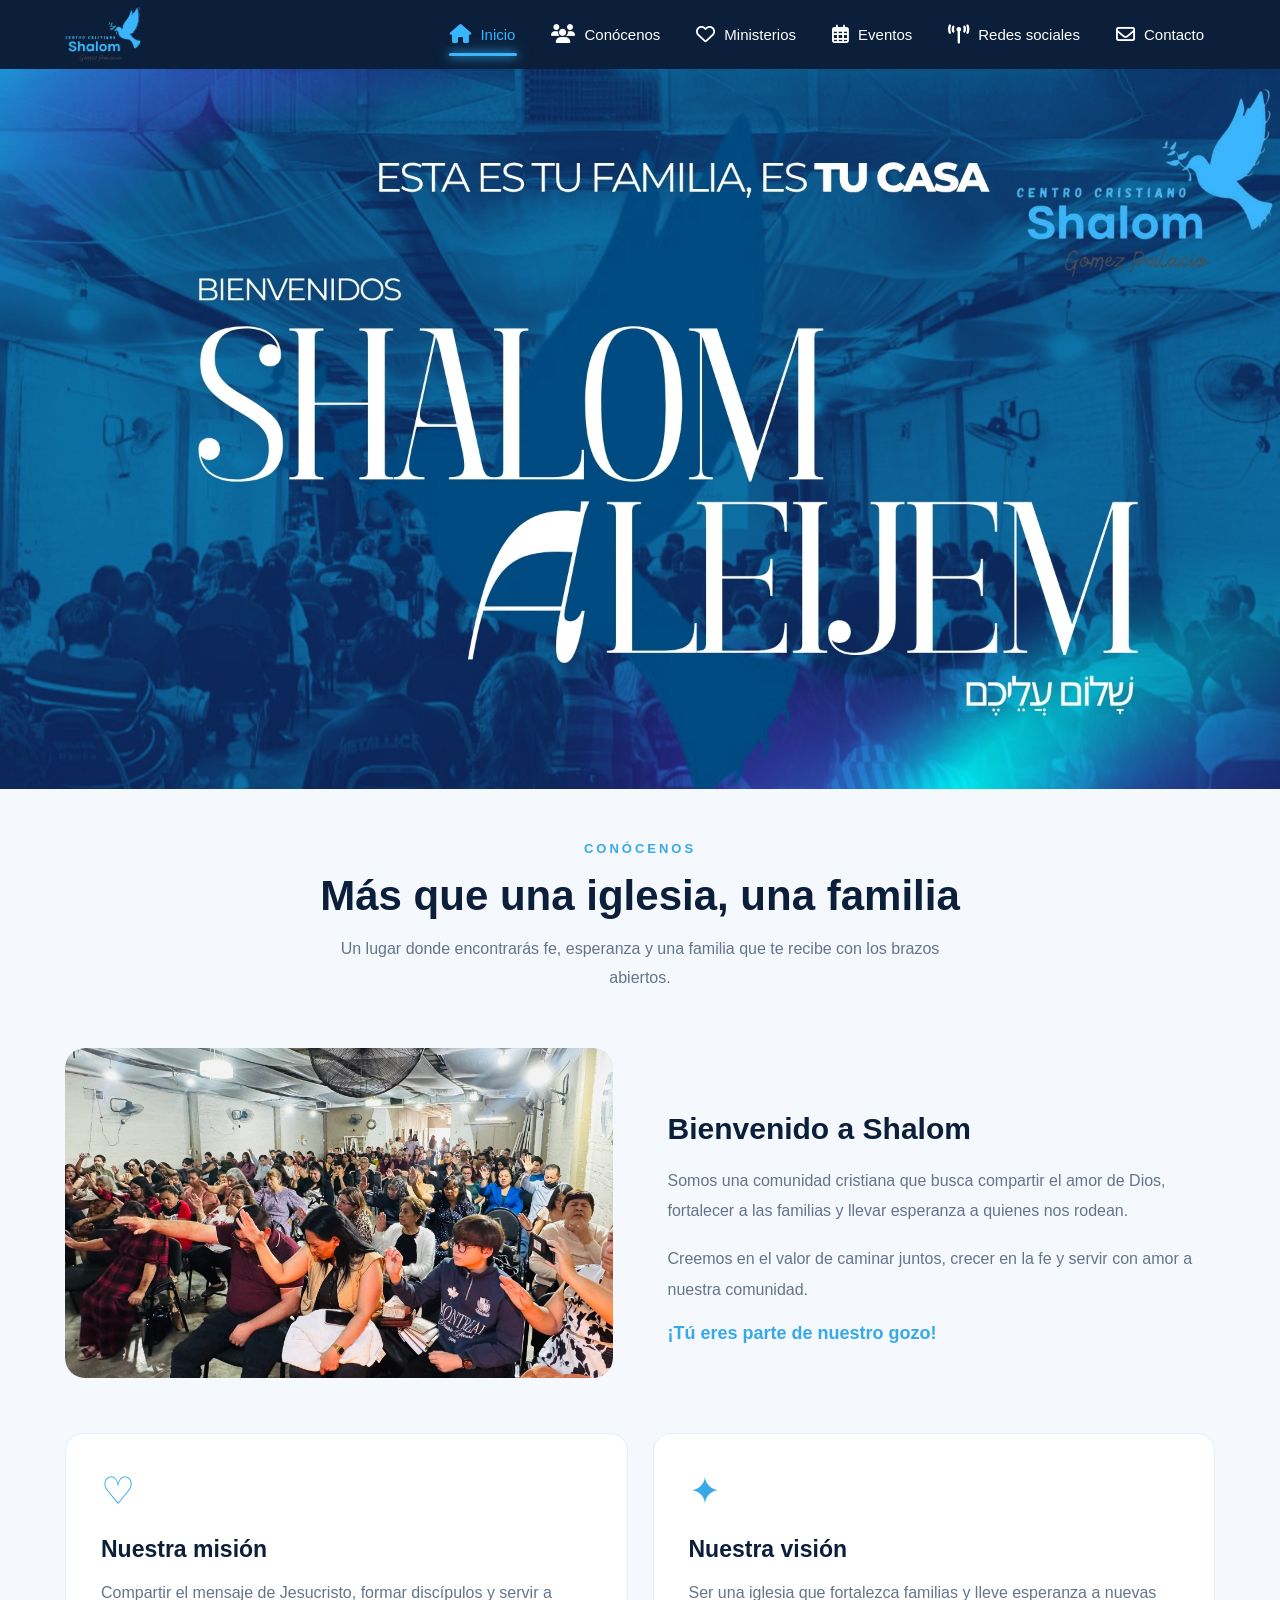
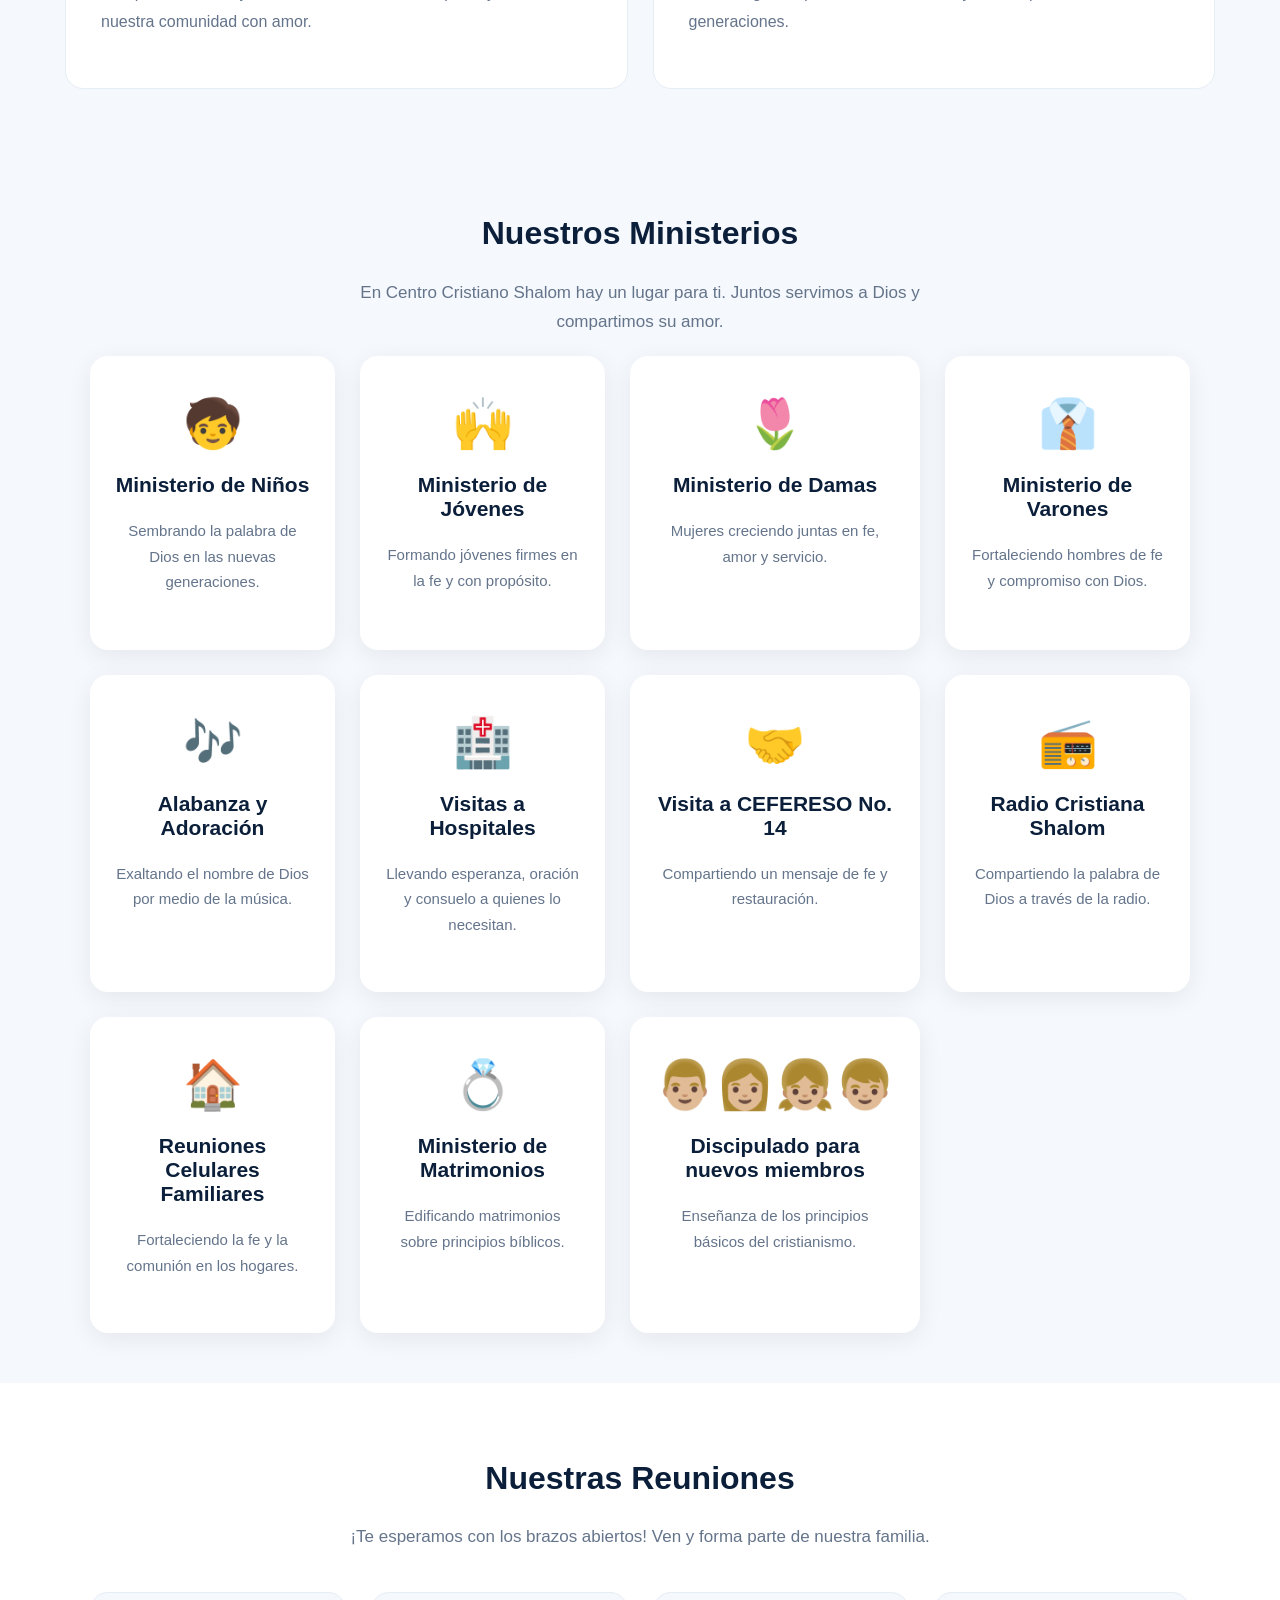
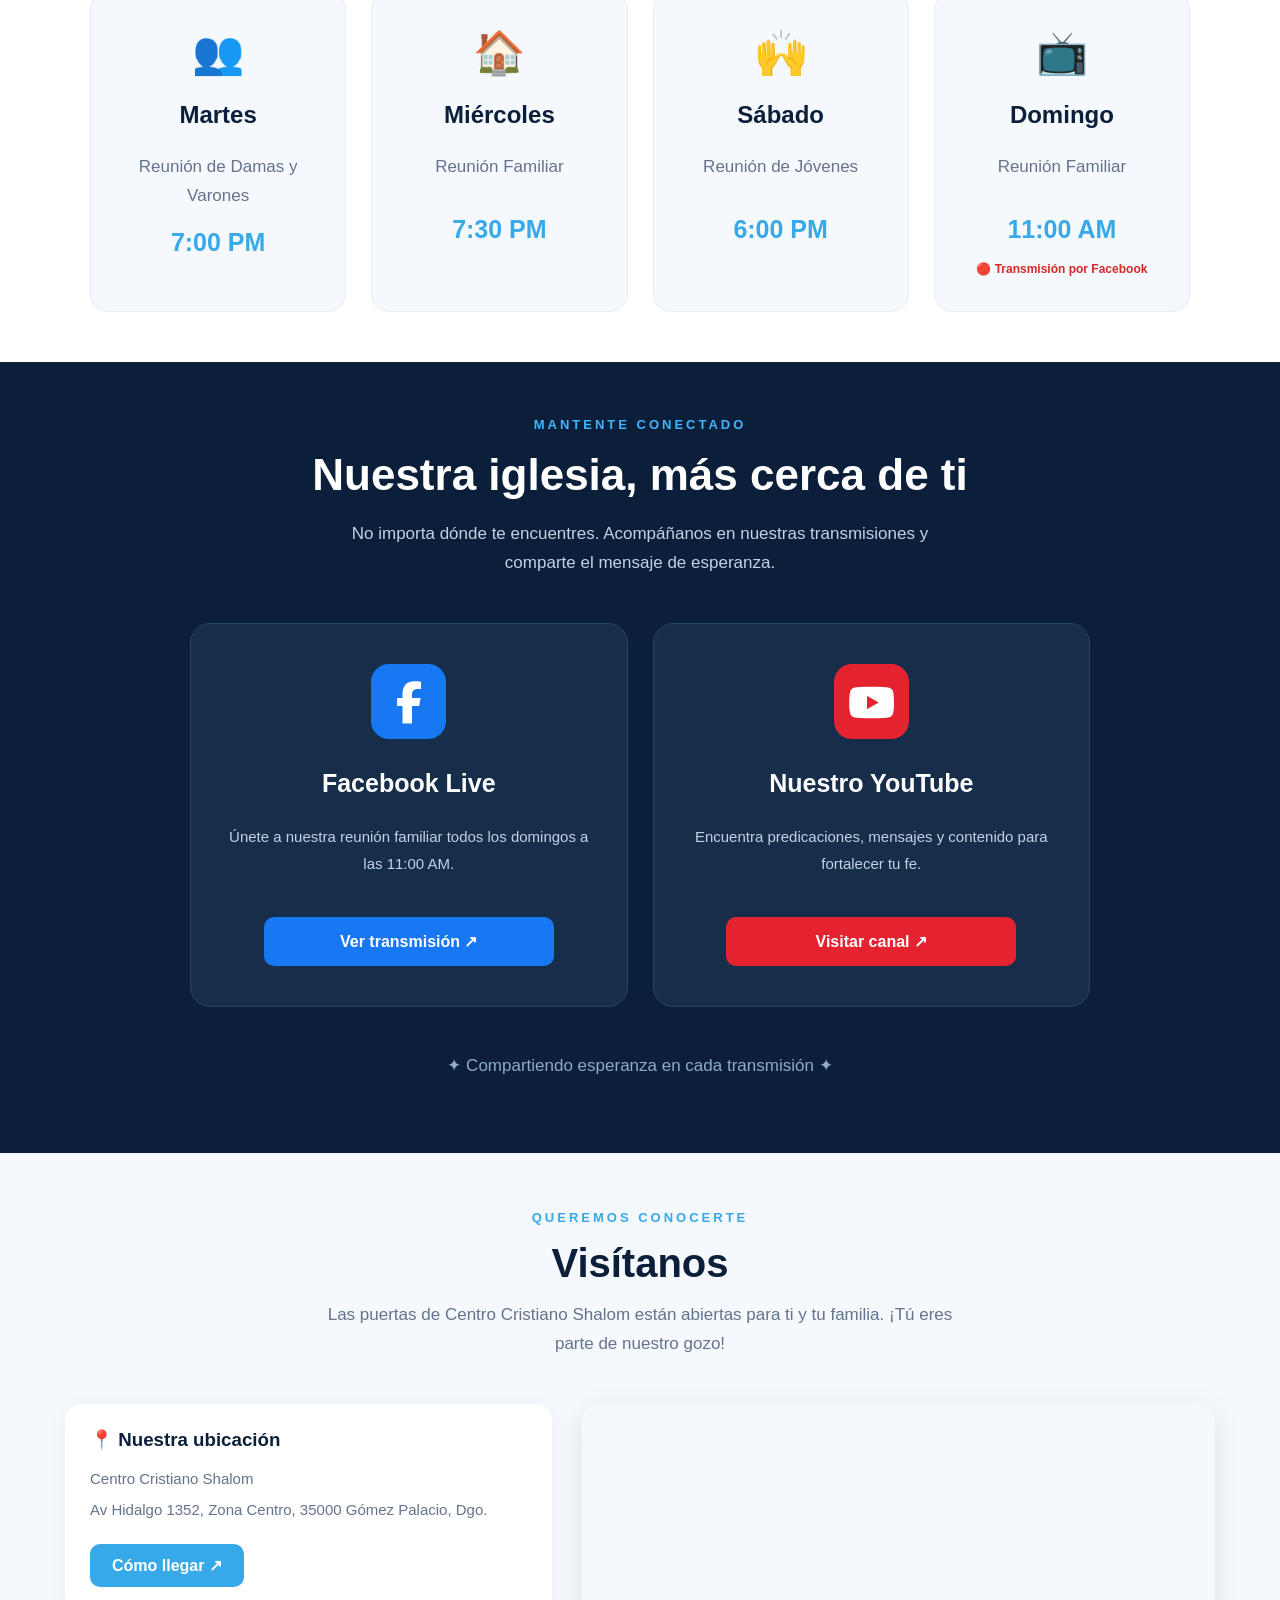
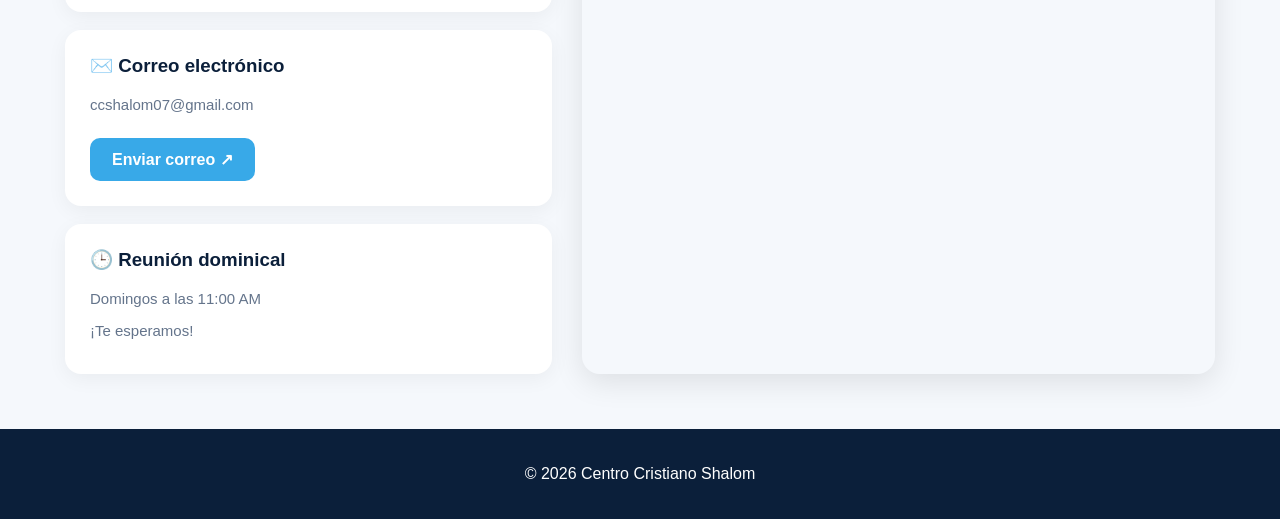
==== index.html @ 924437d0 "Actualización de vista en celulares" ====
<!DOCTYPE html>
<html lang="es">

<head>
    <meta charset="UTF-8">
    <meta name="viewport" content="width=device-width, initial-scale=1.0">
    <title>Centro Cristiano Shalom | Gómez Palacio, Durango</title>

    <link rel="stylesheet" href="style.css">
    <link rel="stylesheet"
href="https://cdnjs.cloudflare.com/ajax/libs/font-awesome/6.7.2/css/all.min.css">

<!-- SEO: INFORMACIÓN PARA BUSCADORES -->

<meta name="description"
      content="Bienvenido a Centro Cristiano Shalom en Gómez Palacio, Durango. Una familia de fe donde compartimos el amor de Dios. ¡Tú eres parte de nuestro gozo!">

<meta name="robots" content="index, follow">

<link rel="canonical"
      href="https://centrocristianoshalom.github.io/centro-cristiano-shalom/">

<!-- INFORMACIÓN PARA REDES SOCIALES -->

<meta property="og:type" content="website">

<meta property="og:locale" content="es_MX">

<meta property="og:site_name"
      content="Centro Cristiano Shalom">

<meta property="og:title"
      content="Centro Cristiano Shalom | Tú eres parte de nuestro gozo">

<meta property="og:description"
      content="Una familia de fe en Gómez Palacio, Durango. Te invitamos a conocer Centro Cristiano Shalom. ¡Tú eres parte de nuestro gozo!">

<meta property="og:url"
      content="https://centrocristianoshalom.github.io/centro-cristiano-shalom/">

<meta property="og:image"
      content="https://centrocristianoshalom.github.io/centro-cristiano-shalom/Images/PortadaShalom.jpg">

<meta property="og:image:alt"
      content="Portada de Centro Cristiano Shalom">

<!-- PRESENTACIÓN EN X Y OTRAS PLATAFORMAS -->

<meta name="twitter:card" content="summary_large_image">

<meta name="twitter:title"
      content="Centro Cristiano Shalom">

<meta name="twitter:description"
      content="Tú eres parte de nuestro gozo. Conoce nuestra iglesia en Gómez Palacio, Durango.">

<meta name="twitter:image"
      content="https://centrocristianoshalom.github.io/centro-cristiano-shalom/Images/PortadaShalom.jpg">

      <link rel="icon" type="image/png" href="Images/favicon.png">
</head>


<body>
<nav class="navbar">
    <div class="nav-container">

        <a href="#inicio" class="nav-brand">
            <img src="Images/LogoIglesia.png"
            alt="Centro Cristiano Shalom"
            class="nav-logo">
        </a>

        <button class="menu-toggle"
                aria-label="Abrir menú"
                aria-expanded="false">
            ☰
        </button>

        
<ul class="nav-links">

    <li>
        <a href="#inicio" class="nav-link active">
            <i class="fas fa-house"></i>
            <span>Inicio</span>
        </a>
    </li>

    <li>
        <a href="#nosotros" class="nav-link">
            <i class="fas fa-users"></i>
            <span>Conócenos</span>
        </a>
    </li>

    <li>
        <a href="#ministerios" class="nav-link">
            <i class="far fa-heart"></i>
            <span>Ministerios</span>
        </a>
    </li>

    <li>
        <a href="#eventos" class="nav-link">
            <i class="far fa-calendar-days"></i>
            <span>Eventos</span>
        </a>
    </li>

    <li>
        <a href="#envivo" class="nav-link">
            <i class="fas fa-tower-broadcast"></i>
            <span>Redes sociales</span>
        </a>
    </li>

    <li>
        <a href="#contacto" class="nav-link">
            <i class="far fa-envelope"></i>
            <span>Contacto</span>
        </a>
    </li>

</ul>


    </div>
</nav>

<!-- PORTADA PRINCIPAL -->

<header class="hero" id="inicio"
        aria-label="Bienvenidos a Centro Cristiano Shalom">
</header>

<!-- SECCIÓN NOSOTROS -->

<section id="nosotros" class="nosotros-seccion">

    <div class="nosotros-contenedor">

        <div class="nosotros-encabezado">
            <span class="nosotros-etiqueta">CONÓCENOS</span>

            <h2>Más que una iglesia, una familia</h2>

            <p>
                Un lugar donde encontrarás fe, esperanza
                y una familia que te recibe con los brazos abiertos.
            </p>
        </div>

        <div class="nosotros-presentacion">

            <div class="nosotros-imagen">
                <img
                    src="Images/FotoIglesia.jpeg"
                    alt="Centro Cristiano Shalom"
                    class="foto-iglesia"
                    loading="lazy"
                    decoding="async"
                >
            </div>

            <div class="nosotros-texto">

                <h3>Bienvenido a Shalom</h3>

                <p>
                    Somos una comunidad cristiana que busca
                    compartir el amor de Dios, fortalecer
                    a las familias y llevar esperanza
                    a quienes nos rodean.
                </p>

                <p>
                    Creemos en el valor de caminar juntos,
                    crecer en la fe y servir con amor
                    a nuestra comunidad.
                </p>

                <strong>
                    ¡Tú eres parte de nuestro gozo!
                </strong>

            </div>

        </div>

        <div class="nosotros-tarjetas">

            <article class="nosotros-card">
                <div class="nosotros-icono">♡</div>

                <h3>Nuestra misión</h3>

                <p>
                    Compartir el mensaje de Jesucristo,
                    formar discípulos y servir a nuestra
                    comunidad con amor.
                </p>
            </article>

            <article class="nosotros-card">
                <div class="nosotros-icono">✦</div>

                <h3>Nuestra visión</h3>

                <p>
                    Ser una iglesia que fortalezca
                    familias y lleve esperanza
                    a nuevas generaciones.
                </p>
            </article>

        </div>

    </div>

</section>
<!-- SECCIÓN MINISTERIOS -->

<section id="ministerios" class="ministerios seccion">

    <h2>Nuestros Ministerios</h2>

    <p class="subtitulo">
        En Centro Cristiano Shalom hay un lugar para ti.
        Juntos servimos a Dios y compartimos su amor.
    </p>

    <div class="ministerios-grid">

        <article class="ministerio-card">
            <div class="ministerio-icono">🧒</div>
            <h3>Ministerio de Niños</h3>
            <p>Sembrando la palabra de Dios en las nuevas generaciones.</p>
        </article>

        <article class="ministerio-card">
            <div class="ministerio-icono">🙌</div>
            <h3>Ministerio de Jóvenes</h3>
            <p>Formando jóvenes firmes en la fe y con propósito.</p>
        </article>

        <article class="ministerio-card">
            <div class="ministerio-icono">🌷</div>
            <h3>Ministerio de Damas</h3>
            <p>Mujeres creciendo juntas en fe, amor y servicio.</p>
        </article>

        <article class="ministerio-card">
            <div class="ministerio-icono">👔</div>
            <h3>Ministerio de Varones</h3>
            <p>Fortaleciendo hombres de fe y compromiso con Dios.</p>
        </article>

        <article class="ministerio-card">
            <div class="ministerio-icono">🎶</div>
            <h3>Alabanza y Adoración</h3>
            <p>Exaltando el nombre de Dios por medio de la música.</p>
        </article>

        <article class="ministerio-card">
            <div class="ministerio-icono">🏥</div>
            <h3>Visitas a Hospitales</h3>
            <p>Llevando esperanza, oración y consuelo a quienes lo necesitan.</p>
        </article>

        <article class="ministerio-card">
            <div class="ministerio-icono">🤝</div>
            <h3>Visita a CEFERESO No. 14</h3>
            <p>Compartiendo un mensaje de fe y restauración.</p>
        </article>

        <article class="ministerio-card">
            <div class="ministerio-icono">📻</div>
            <h3>Radio Cristiana Shalom</h3>
            <p>Compartiendo la palabra de Dios a través de la radio.</p>
        </article>

        <article class="ministerio-card">
            <div class="ministerio-icono">🏠</div>
            <h3>Reuniones Celulares Familiares</h3>
            <p>Fortaleciendo la fe y la comunión en los hogares.</p>
        </article>

        <article class="ministerio-card">
            <div class="ministerio-icono">💍</div>
            <h3>Ministerio de Matrimonios</h3>
            <p>Edificando matrimonios sobre principios bíblicos.</p>
        </article>

        <article class="ministerio-card">
            <div class="ministerio-icono">👨🏼‍👩🏼‍👧🏼‍👦🏼</div>
            <h3>Discipulado para nuevos miembros</h3>
            <p>Enseñanza de los principios básicos del cristianismo.</p>
        </article>

    </div>

</section>

<!-- SECCIÓN EVENTOS -->
<section id="eventos" class="horarios seccion">

    <h2>Nuestras Reuniones</h2>

    <p class="subtitulo">
        ¡Te esperamos con los brazos abiertos!
        Ven y forma parte de nuestra familia.
    </p>

    <div class="horarios-grid">

        <article class="horario-card">
            <div class="horario-icono">👥</div>
            <h3>Martes</h3>
            <p>Reunión de Damas y Varones</p>
            <span class="hora">7:00 PM</span>
        </article>

        <article class="horario-card">
            <div class="horario-icono">🏠</div>
            <h3>Miércoles</h3>
            <p>Reunión Familiar</p>
            <span class="hora">7:30 PM</span>
        </article>

        <article class="horario-card">
            <div class="horario-icono">🙌</div>
            <h3>Sábado</h3>
            <p>Reunión de Jóvenes</p>
            <span class="hora">6:00 PM</span>
        </article>

        <article class="horario-card">
            <div class="horario-icono">📺</div>
            <h3>Domingo</h3>
            <p>Reunión Familiar</p>
            <span class="hora">11:00 AM</span>
            <span class="transmision">🔴 Transmisión por Facebook</span>
        </article>

    </div>

</section>

<!-- SECCIÓN REDES SOCIALES -->
<section id="envivo" class="seccion redes-seccion">

    <div class="redes-contenedor">

        <span class="redes-etiqueta">MANTENTE CONECTADO</span>

        <h2>Nuestra iglesia, más cerca de ti</h2>

        <p class="redes-descripcion">
            No importa dónde te encuentres.
            Acompáñanos en nuestras transmisiones
            y comparte el mensaje de esperanza.
        </p>

        <div class="redes-grid">

            <article class="red-card facebook-card">

                <div class="red-icono"><i class="fa-brands fa-facebook-f"></i></div>

                <h3>Facebook Live</h3>

                <p>
                    Únete a nuestra reunión familiar
                    todos los domingos a las 11:00 AM.
                </p>

                <a href="https://www.facebook.com/share/1LruqEk137/"
                   target="_blank"
                   rel="noopener noreferrer"
                   class="red-btn">
                    Ver transmisión ↗
                </a>

            </article>

            <article class="red-card youtube-card">

                <div class="red-icono"><i class="fa-brands fa-youtube"></i></div>

                <h3>Nuestro YouTube</h3>

                <p>
                    Encuentra predicaciones, mensajes
                    y contenido para fortalecer tu fe.
                </p>

                <a href="https://www.youtube.com/@centrocristianoshalom-x6s"
                   target="_blank"
                   rel="noopener noreferrer"
                   class="red-btn">
                    Visitar canal ↗
                </a>

            </article>

        </div>

        <p class="redes-pie">
            ✦ Compartiendo esperanza en cada transmisión ✦
        </p>

    </div>

</section>

<!-- SECCIÓN CONCACTO -->
<section id="contacto" class="seccion contacto-nueva">

    <div class="contacto-contenedor">

        <span class="contacto-etiqueta">QUEREMOS CONOCERTE</span>

        <h2>Visítanos</h2>

        <p class="contacto-descripcion">
            Las puertas de Centro Cristiano Shalom
            están abiertas para ti y tu familia.
            ¡Tú eres parte de nuestro gozo!
        </p>

        <div class="contacto-grid">

            <div class="contacto-info">

                <div class="contacto-dato">
                    <h3>📍 Nuestra ubicación</h3>
                    <p>Centro Cristiano Shalom</p>
                    <p>Av Hidalgo 1352, Zona Centro, 35000 Gómez Palacio, Dgo.</p>

                    <a href="https://maps.app.goo.gl/AAw4Znn41xMbgEA56"
                       target="_blank"
                       rel="noopener noreferrer"
                       class="contacto-btn">
                        Cómo llegar ↗
                    </a>
                </div>

                <div class="contacto-dato">
                    <h3>✉️ Correo electrónico</h3>

                    <p>ccshalom07@gmail.com</p>

                    <a href="mailto:ccshalom07@gmail.com"
                       class="contacto-btn">
                        Enviar correo ↗
                    </a>
                </div>

                <div class="contacto-dato">
                    <h3>🕒 Reunión dominical</h3>
                    <p>Domingos a las 11:00 AM</p>
                    <p>¡Te esperamos!</p>
                </div>

            </div>

            <div class="contacto-mapa">
                <iframe
                    title="Ubicación de Centro Cristiano Shalom"
                    src="https://maps.google.com/maps?q=25.5766004,-103.5042981&z=16&output=embed"
                    width="100%"
                    height="400"
                    style="border:0;"
                    loading="lazy"
                    referrerpolicy="no-referrer-when-downgrade">
                </iframe>
            </div>

        </div>

    </div>

</section>

<footer>

<p>
© 2026 Centro Cristiano Shalom
</p>

</footer>



<script src="script.js"></script>

</body>

</html>
---- style.css ----
*{
    box-sizing:border-box;
}


body{

    margin:0;
    font-family:Arial, sans-serif;
    color:#333;

}

    
/* ============================
   PORTADA PRINCIPAL
============================ */

.hero {
    width: 100%;
    aspect-ratio: 1649 / 928;
    height: auto;
    min-height: 0;
    padding: 0;
    margin: 0;

    background-image: url("Images/PortadaShalom.jpg");
    background-size: 100% 100%;
    background-position: center;
    background-repeat: no-repeat;
}

.bienvenida{

    padding:60px 20px;

    text-align:center;

}



.bienvenida h2{

    font-size:35px;

}



footer{

    background:#0b1f3a;

    color:white;

    text-align:center;

    padding:20px;

}
/* BARRA DE NAVEGACIÓN */

html {
    scroll-behavior: smooth;
}

.navbar {
    background: #0b1f3a;
    position: sticky;
    top: 0;
    z-index: 1000;
    padding: 7px 5%;
}

.nav-container {
    max-width: 1200px;
    margin: auto;
    display: flex;
    justify-content: space-between;
    align-items: center;
    gap: 20px;
}

.nav-brand {
    color: #42b5ff;
    font-size: 20px;
    font-weight: bold;
    text-decoration: none;
}

.nav-links {
    display: flex;
    list-style: none;
    gap: 25px;
    margin: 0;
    padding: 0;
}

.nav-links a {
    color: white;
    text-decoration: none;
    font-size: 15px;
    transition: color 0.3s;
}

.nav-links a:hover {
    color: #42b5ff;
}

.menu-toggle {
    display: none;
    background: none;
    border: none;
    color: white;
    font-size: 28px;
    cursor: pointer;
}

/* ADAPTACIÓN PARA CELULARES */

@media (max-width: 850px) {

    .menu-toggle {
        display: block;
    }

    .nav-links {
        display: none;
        position: absolute;
        top: 100%;
        left: 0;
        width: 100%;
        background: #0b1f3a;
        flex-direction: column;
        padding: 25px;
        gap: 20px;
    }

    .nav-links.active {
        display: flex;
    }
}
/* SECCIONES GENERALES */

.seccion {
    padding: 50px 20px;
    text-align: center;
    scroll-margin-top: 90px;
}

.seccion h2 {
    font-size: 32px;
    color: #0b1f3a;
}

.seccion p {
    font-size: 17px;
    line-height: 1.7;
}

/* TRANSMISIONES */

#envivo {
    background: #f1f6fb;
}

.contenido-seccion {
    background: white;
    max-width: 700px;
    margin: 30px auto;
    padding: 35px;
    border-radius: 15px;
    box-shadow: 0 5px 20px rgba(0,0,0,0.08);
}

/* CONTACTO */

.contacto {
    background: #ffffff;
}

/* NAVEGACIÓN SUAVE */

html {
    scroll-behavior: smooth;
}
/* MINISTERIOS */

.ministerios {
    background: #f5f8fc;
}

.subtitulo {
    max-width: 650px;
    margin: 0 auto 20px;
    color: #64748b;
}

.ministerios-grid {
    max-width: 1100px;
    margin: 20px auto 0;

    display: grid;
    grid-template-columns: repeat(4, 1fr);
    gap: 25px;
}

.ministerio-card {
    background: white;
    padding: 40px 25px;
    border-radius: 18px;

    box-shadow: 0 6px 25px rgba(0,0,0,0.07);
    transition: transform 0.3s, box-shadow 0.3s;
}

.ministerio-card:hover {
    transform: translateY(-8px);
    box-shadow: 0 12px 30px rgba(0,0,0,0.12);
}

.ministerio-icono {
    font-size: 48px;
    margin-bottom: 20px;
}

.ministerio-card h3 {
    color: #0b1f3a;
    font-size: 21px;
}

.ministerio-card p {
    color: #64748b;
    font-size: 15px;
    line-height: 1.7;
}

/* CELULARES */

@media (max-width: 768px) {
    .ministerios-grid {
        grid-template-columns: 1fr;
        max-width: 420px;
    }
}


/* HORARIOS DE REUNIONES */

.horarios {
    background: #ffffff;
}

.horarios-grid {
    max-width: 1100px;
    margin: 40px auto 0;

    display: grid;
    grid-template-columns: repeat(4, 1fr);
    gap: 25px;
}

.horario-card {
    background: #f5f8fc;
    padding: 35px 20px;
    border-radius: 18px;
    border: 1px solid #e5edf5;
    transition: transform 0.3s, box-shadow 0.3s;
}

.horario-card:hover {
    transform: translateY(-7px);
    box-shadow: 0 10px 25px rgba(0,0,0,0.1);
}

.horario-icono {
    font-size: 42px;
    margin-bottom: 15px;
}

.horario-card h3 {
    color: #0b1f3a;
    font-size: 24px;
}

.horario-card p {
    color: #64748b;
    min-height: 45px;
}

.hora {
    display: block;
    color: #38a9e8;
    font-size: 25px;
    font-weight: bold;
    margin-top: 15px;
}

.transmision {
    display: block;
    color: #d62828;
    font-size: 12px;
    font-weight: bold;
    margin-top: 18px;
}

/* TABLETAS */

@media (max-width: 1000px) {
    .horarios-grid {
        grid-template-columns: repeat(2, 1fr);
    }
}

/* CELULARES */

@media (max-width: 600px) {
    .horarios-grid {
        grid-template-columns: 1fr;
        max-width: 420px;
    }
}



/* SECCIÓN REDES SOCIALES */

.redes-seccion {
    background: #0b1f3a;
    padding: 55px 20px;
    text-align: center;
    color: white;
}

.redes-contenedor {
    max-width: 1100px;
    margin: 0 auto;
}

.redes-etiqueta {
    display: block;
    color: #42b5ff;
    font-size: 13px;
    font-weight: bold;
    letter-spacing: 3px;
    margin-bottom: 18px;
}

.redes-seccion h2 {
    color: white;
    font-size: clamp(30px, 4vw, 44px);
    margin: 0 0 20px;
}

.redes-descripcion {
    max-width: 650px;
    margin: 0 auto 45px;
    color: #c3d2e5;
    line-height: 1.8;
}

/* TARJETAS */

.redes-grid {
    display: grid;
    grid-template-columns: repeat(2, minmax(0, 1fr));
    gap: 25px;
    max-width: 900px;
    margin: 0 auto;
}

.red-card {
    background: #172e4b;
    border: 1px solid #294462;
    border-radius: 20px;
    padding: 40px 30px;
    display: flex;
    flex-direction: column;
    align-items: center;
    transition: transform 0.3s, box-shadow 0.3s;
}

.red-card:hover {
    transform: translateY(-8px);
    box-shadow: 0 15px 35px rgba(0,0,0,0.25);
}

.red-icono {
    width: 75px;
    height: 75px;
    display: flex;
    align-items: center;
    justify-content: center;
    border-radius: 18px;
    font-size: 42px;
    font-weight: bold;
    color: white;
    margin-bottom: 20px;
}

.facebook-card .red-icono {
    background: #1877f2;
}

.youtube-card .red-icono {
    background: #e52230;
}

.red-card h3 {
    color: white;
    font-size: 25px;
    margin: 10px 0;
}

.red-card p {
    color: #c3d2e5;
    font-size: 15px;
    line-height: 1.8;
    flex-grow: 1;
}

/* BOTONES */

.red-btn {
    display: inline-block;
    width: 100%;
    max-width: 290px;
    padding: 15px 20px;
    margin-top: 25px;
    border-radius: 10px;
    color: white;
    font-weight: bold;
    text-decoration: none;
    transition: filter 0.3s, transform 0.3s;
}

.facebook-card .red-btn {
    background: #1877f2;
}

.youtube-card .red-btn {
    background: #e52230;
}

.red-btn:hover {
    filter: brightness(1.15);
    transform: scale(1.03);
}

.redes-pie {
    color: #90abc7;
    font-size: 13px;
    margin-top: 45px;
}

/* CELULARES */

@media (max-width: 768px) {
    .redes-grid {
        grid-template-columns: 1fr;
        max-width: 450px;
    }

    .redes-seccion {
        padding: 40px 20px;
    }

    .red-card {
        padding: 35px 22px;
    }
}

/* CORRECCIÓN DEL FONDO DE TRANSMISIONES */

section#envivo.redes-seccion {
    background-color: #0b1f3a;
    background-image: none;
    color: #ffffff;
}

section#envivo.redes-seccion h2 {
    color: #ffffff;
}

section#envivo.redes-seccion .redes-descripcion {
    color: #c3d2e5;
}


/* UBICACIÓN Y CONTACTO */

.contacto-nueva {
    background: #f5f8fc;
    padding: 55px 20px;
}

.contacto-contenedor {
    max-width: 1150px;
    margin: auto;
}

.contacto-etiqueta {
    color: #38a9e8;
    font-size: 13px;
    font-weight: bold;
    letter-spacing: 3px;
}

.contacto-nueva h2 {
    font-size: 40px;
    color: #0b1f3a;
    margin: 15px 0;
}

.contacto-descripcion {
    max-width: 650px;
    margin: 0 auto 45px;
    color: #64748b;
    line-height: 1.8;
}

.contacto-grid {
    display: grid;
    grid-template-columns: 1fr 1.3fr;
    gap: 30px;
    text-align: left;
    align-items: stretch;
}

.contacto-info {
    display: flex;
    flex-direction: column;
    gap: 18px;
}

.contacto-dato {
    background: white;
    padding: 25px;
    border-radius: 16px;
    box-shadow: 0 5px 20px rgba(0,0,0,0.05);
}

.contacto-dato h3 {
    color: #0b1f3a;
    margin: 0 0 15px;
}

.contacto-dato p {
    color: #64748b;
    margin: 6px 0;
    font-size: 15px;
}

.contacto-btn {
    display: inline-block;
    margin-top: 15px;
    padding: 12px 22px;
    background: #38a9e8;
    color: white;
    border-radius: 10px;
    text-decoration: none;
    font-weight: bold;
    transition: background 0.3s;
}

.contacto-btn:hover {
    background: #0b1f3a;
}

.contacto-mapa {
    border-radius: 18px;
    overflow: hidden;
    box-shadow: 0 8px 30px rgba(0,0,0,0.1);
    min-height: 400px;
}

.contacto-mapa iframe {
    display: block;
    width: 100%;
    height: 100%;
    min-height: 400px;
}

/* CELULARES */

@media (max-width: 768px) {
    .contacto-grid {
        grid-template-columns: 1fr;
    }

    .contacto-nueva h2 {
        font-size: 32px;
    }

    .contacto-mapa {
        min-height: 350px;
    }

    .contacto-mapa iframe {
        min-height: 350px;
    }
}

/* AJUSTES GENERALES PARA CELULARES */

img {
    max-width: 100%;
}

section {
    scroll-margin-top: 75px;
    
}

/* NAVEGACIÓN ENTRE SECCIONES */

html {
    scroll-behavior: smooth;
    scroll-padding-top: 0;
}

#inicio,
#nosotros {
    scroll-margin-top: 0;
}




/* LOGO DE NAVEGACIÓN */

.nav-brand {
    display: flex;
    align-items: center;
    flex-shrink: 0;
    text-decoration: none;
}

.nav-brand img.nav-logo {
    display: block;
    width: 140px;
    max-width: 140px;
    height: 55px;
    max-height: 55px;
    object-fit: contain;
    object-position: left center;
}

/* AJUSTES PARA CELULARES */

@media (max-width: 600px) {
    .nav-brand img.nav-logo {
        width: 105px;
        max-width: 105px;
        height: 40px;
        max-height: 40px;
    }
}



/* ==========================
   SECCIÓN NOSOTROS
========================== */

.nosotros-seccion {
    background: #f5f8fc;
    padding: 50px 20px;
    scroll-margin-top: 90px;
}

.nosotros-contenedor {
    max-width: 1150px;
    margin: 0 auto;
}

/* ENCABEZADO */

.nosotros-encabezado {
    text-align: center;
    margin-bottom: 55px;
}

.nosotros-etiqueta {
    color: #38a9e8;
    font-size: 13px;
    font-weight: bold;
    letter-spacing: 3px;
}

.nosotros-encabezado h2 {
    color: #0b1f3a;
    font-size: clamp(28px, 4vw, 42px);
    margin: 15px 0;
}

.nosotros-encabezado p {
    color: #64748b;
    max-width: 650px;
    margin: 0 auto;
    line-height: 1.8;
}

/* PRESENTACIÓN */

.nosotros-presentacion {
    display: grid;
    grid-template-columns: 1fr 1fr;
    gap: 55px;
    align-items: center;
    margin-bottom: 55px;
}

.nosotros-imagen {
    background: #dfeaf4;
    border-radius: 20px;
    overflow: hidden;
    min-height: 330px;
}


/* FOTOGRAFÍA DE LA IGLESIA */

.foto-iglesia {
    display: block;
    width: 100%;
    height: 330px;
    object-fit: cover;
    object-position: center;
    border-radius: 20px;
}

/* ADAPTACIÓN A CELULARES */

@media (max-width: 768px) {
    .foto-iglesia {
        height: 250px;
    }
}

.nosotros-texto {
    text-align: left;
}

.nosotros-texto h3 {
    color: #0b1f3a;
    font-size: 30px;
    margin-bottom: 20px;
}

.nosotros-texto p {
    color: #64748b;
    line-height: 1.9;
    margin-bottom: 18px;
}

.nosotros-texto strong {
    color: #38a9e8;
    font-size: 18px;
}

/* MISIÓN Y VISIÓN */

.nosotros-tarjetas {
    display: grid;
    grid-template-columns: repeat(2, 1fr);
    gap: 25px;
}

.nosotros-card {
    background: white;
    padding: 35px;
    border-radius: 18px;
    border: 1px solid #e5edf5;
    text-align: left;
    transition: transform 0.3s, box-shadow 0.3s;
}

.nosotros-card:hover {
    transform: translateY(-6px);
    box-shadow: 0 12px 30px rgba(0,0,0,0.08);
}

.nosotros-icono {
    font-size: 38px;
    color: #38a9e8;
    margin-bottom: 15px;
}

.nosotros-card h3 {
    color: #0b1f3a;
    font-size: 23px;
    margin-bottom: 15px;
}

.nosotros-card p {
    color: #64748b;
    line-height: 1.8;
}

/* DISEÑO RESPONSIVO */

@media (max-width: 768px) {

    .nosotros-seccion {
        padding: 35px 20px;
    }

    .nosotros-presentacion {
        grid-template-columns: 1fr;
        gap: 30px;
    }

    .nosotros-tarjetas {
        grid-template-columns: 1fr;
    }

    .nosotros-imagen,
    .imagen-pendiente {
        min-height: 250px;
    }

    .nosotros-texto h3 {
        font-size: 26px;
    }

    .nosotros-card {
        padding: 28px;
    }
}


/* ================================
   MENÚ MODERNO SHALOM - OPCIÓN 8
================================ */

/* Menú de escritorio */

@media (min-width: 769px) {

    .nav-links {
        display: flex;
        align-items: center;
        gap: 12px;
        list-style: none;
    }

    .nav-links li {
        list-style: none;
    }

    .nav-links .nav-link {
        position: relative;
        display: flex;
        align-items: center;
        justify-content: center;
        gap: 9px;

        padding: 16px 12px;
        color: #ffffff;
        text-decoration: none;
        font-size: 15px;
        font-weight: 500;

        transition: color 0.3s ease;
    }

    /* Iconos */

    .nav-links .nav-link i {
        font-size: 19px;
        transition: transform 0.3s ease;
    }

    /* Línea luminosa */

    .nav-links .nav-link::after {
        content: "";
        position: absolute;
        bottom: 4px;
        left: 12%;
        width: 76%;
        height: 3px;

        background: #38b6ff;
        border-radius: 5px;

        box-shadow:
            0 0 8px #38b6ff,
            0 0 16px rgba(56,182,255,0.6);

        transform: scaleX(0);
        transition: transform 0.3s ease;
    }

    /* Efecto al pasar el mouse */

    .nav-links .nav-link:hover {
        color: #38b6ff;
    }

    .nav-links .nav-link:hover i {
        transform: translateY(-3px);
    }

    .nav-links .nav-link:hover::after,
    .nav-links .nav-link.active::after {
        transform: scaleX(1);
    }

    /* Sección activa */

    .nav-links .nav-link.active {
        color: #38b6ff;
    }

}

/* MENÚ PARA CELULARES */

@media (max-width: 768px) {

    .nav-links .nav-link {
        display: flex;
        align-items: center;
        gap: 12px;
        color: white;
        text-decoration: none;
        padding: 12px 15px;
    }

    .nav-links .nav-link i {
        width: 24px;
        font-size: 18px;
        text-align: center;
    }

    .nav-links .nav-link.active {
        color: #38b6ff;
    }

}

/* PORTADA EN CELULARES */

@media (max-width: 768px) {

    .hero {
        width: 100%;
        aspect-ratio: 16 / 9;
        min-height: 0;
        padding: 0;
        background-size: contain;
        background-position: center;
    }

}
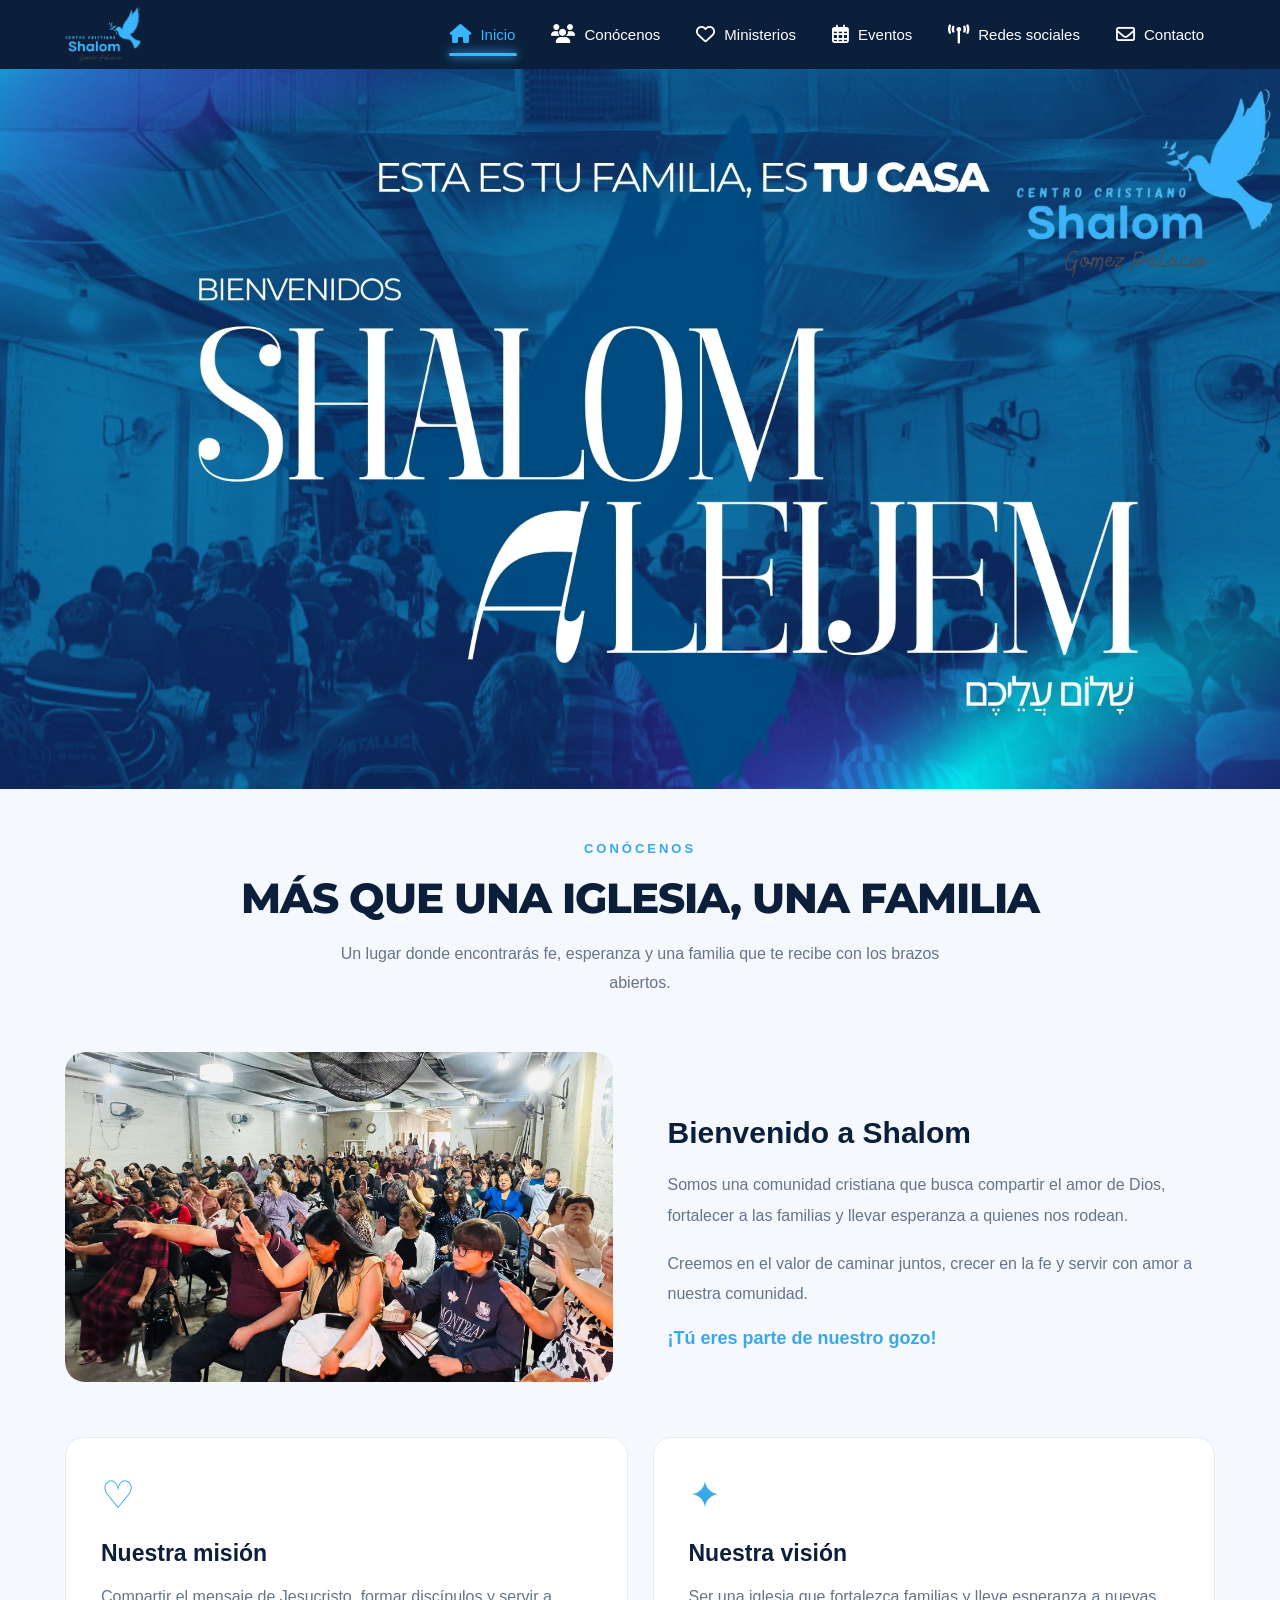
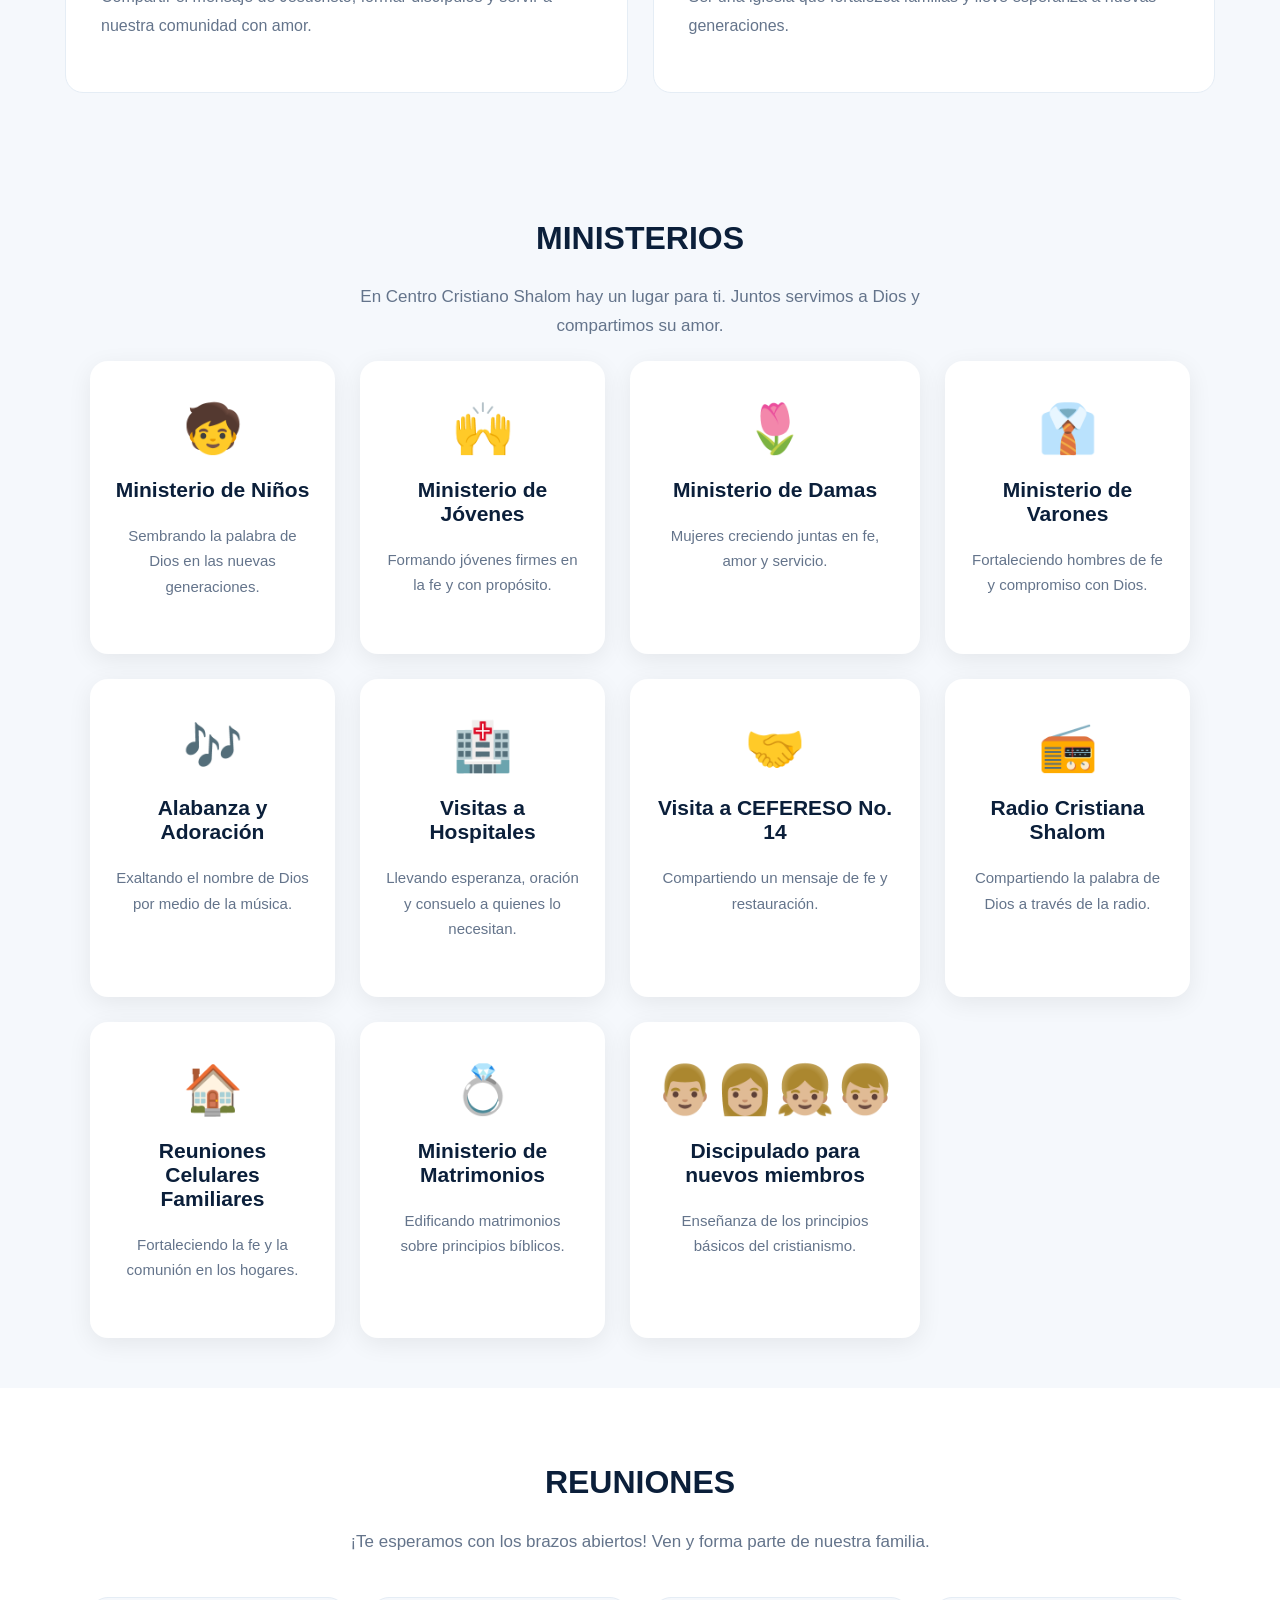
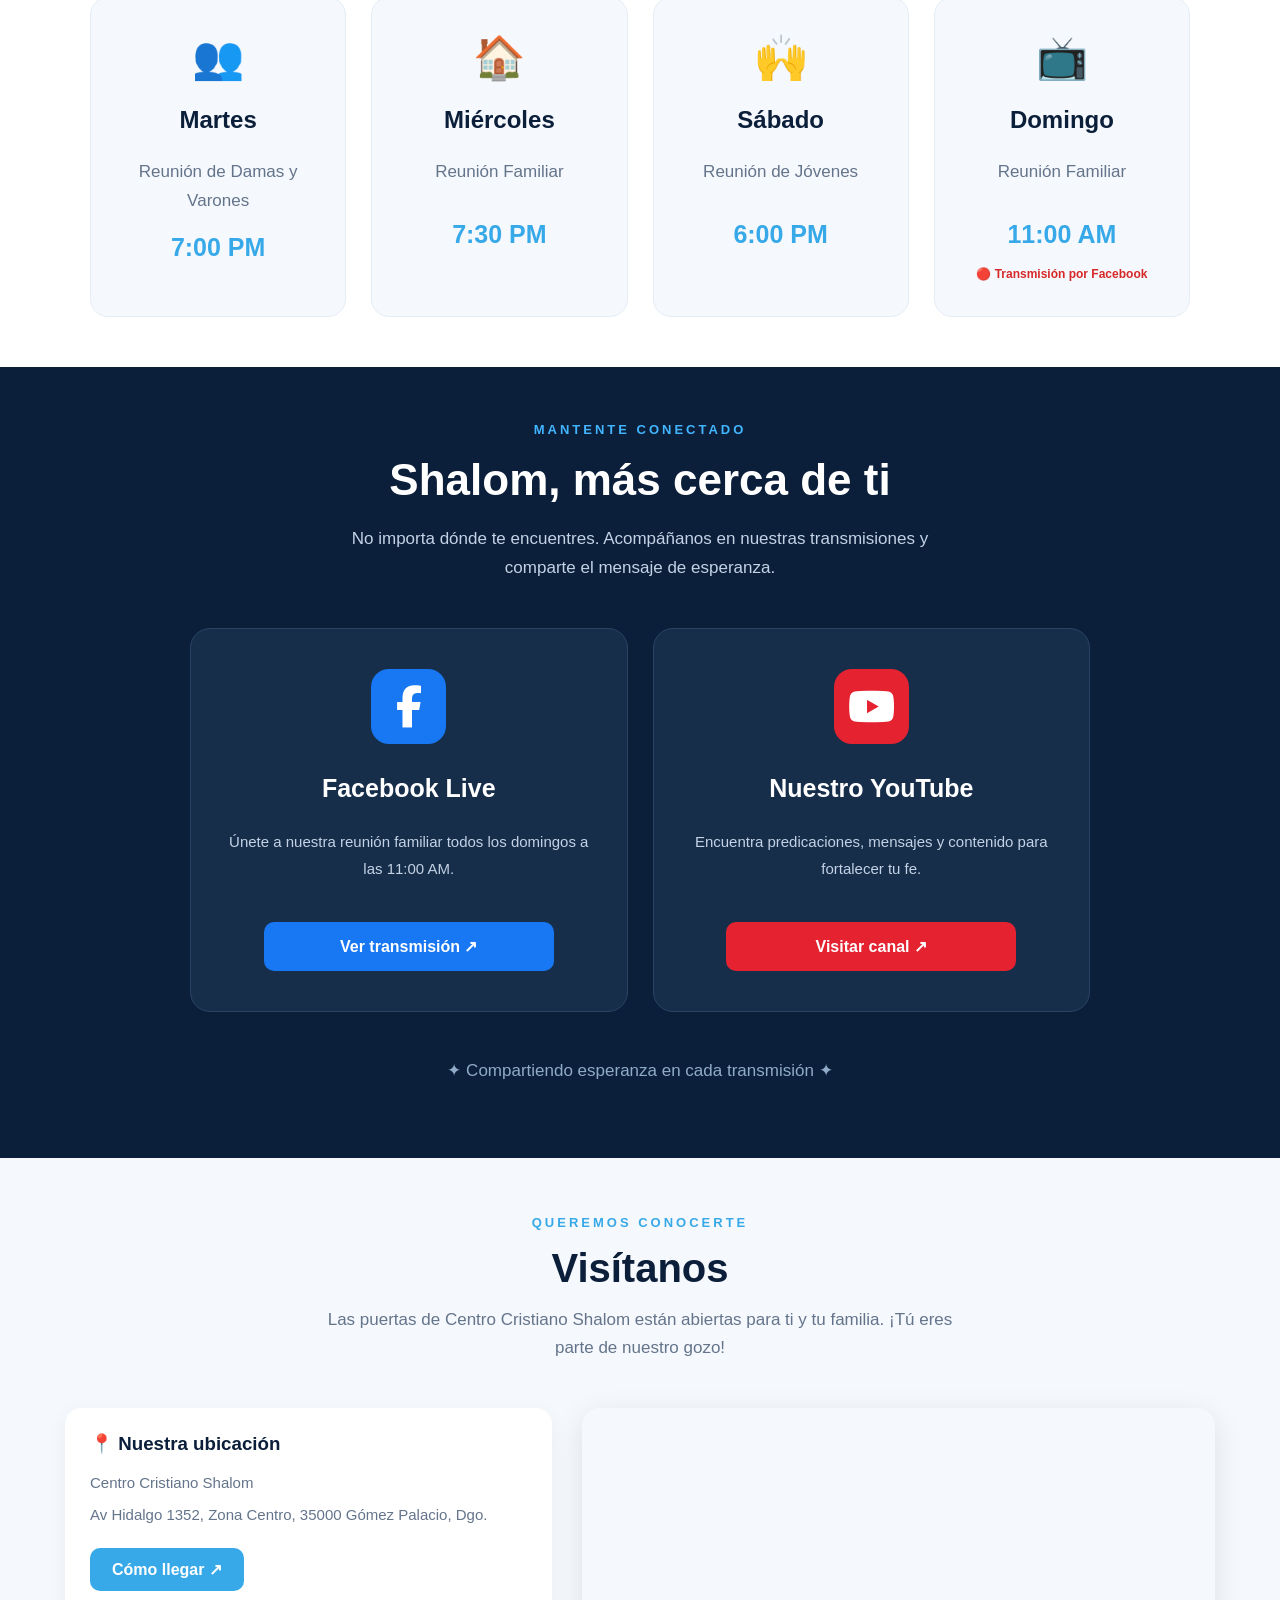
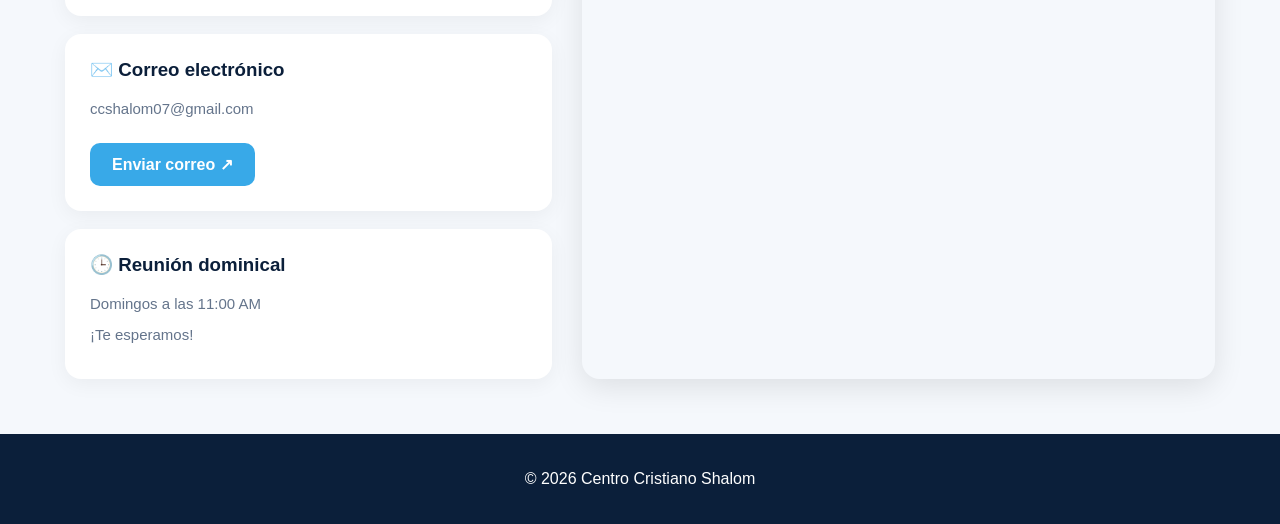
==== commit 8d2deed6: "Cambio de tipografía en frase de bienvenida" ====
--- a/index.html
+++ b/index.html
@@ -5,7 +5,13 @@
     <meta charset="UTF-8">
     <meta name="viewport" content="width=device-width, initial-scale=1.0">
     <title>Centro Cristiano Shalom | Gómez Palacio, Durango</title>
-
+    <!-- TIPOGRAFÍA MONTSERRAT -->
+    <link rel="preconnect" href="https://fonts.googleapis.com">
+    <link rel="preconnect" href="https://fonts.gstatic.com" crossorigin>
+
+    <link href="https://fonts.googleapis.com/css2?family=Montserrat:wght@600;700;800&display=swap" rel="stylesheet">
+    
+    <!--Mandar a llamar el CSS-->
     <link rel="stylesheet" href="style.css">
     <link rel="stylesheet"
 href="https://cdnjs.cloudflare.com/ajax/libs/font-awesome/6.7.2/css/all.min.css">
@@ -223,7 +229,7 @@
 
 <section id="ministerios" class="ministerios seccion">
 
-    <h2>Nuestros Ministerios</h2>
+    <h2>MINISTERIOS</h2>
 
     <p class="subtitulo">
         En Centro Cristiano Shalom hay un lugar para ti.
@@ -302,10 +308,10 @@
 
 </section>
 
-<!-- SECCIÓN EVENTOS -->
+<!-- SECCIÓN REUNIONES -->
 <section id="eventos" class="horarios seccion">
 
-    <h2>Nuestras Reuniones</h2>
+    <h2>REUNIONES</h2>
 
     <p class="subtitulo">
         ¡Te esperamos con los brazos abiertos!
@@ -354,7 +360,7 @@
 
         <span class="redes-etiqueta">MANTENTE CONECTADO</span>
 
-        <h2>Nuestra iglesia, más cerca de ti</h2>
+        <h2>Shalom, más cerca de ti</h2>
 
         <p class="redes-descripcion">
             No importa dónde te encuentres.
--- a/style.css
+++ b/style.css
@@ -690,9 +690,14 @@
 }
 
 .nosotros-encabezado h2 {
+    font-family: 'Montserrat', sans-serif;
+    font-size: clamp(28px, 4vw, 42px);
+    font-weight: 800;
     color: #0b1f3a;
-    font-size: clamp(28px, 4vw, 42px);
     margin: 15px 0;
+    letter-spacing: -1px;
+    line-height: 1.25;
+    text-transform: uppercase;
 }
 
 .nosotros-encabezado p {
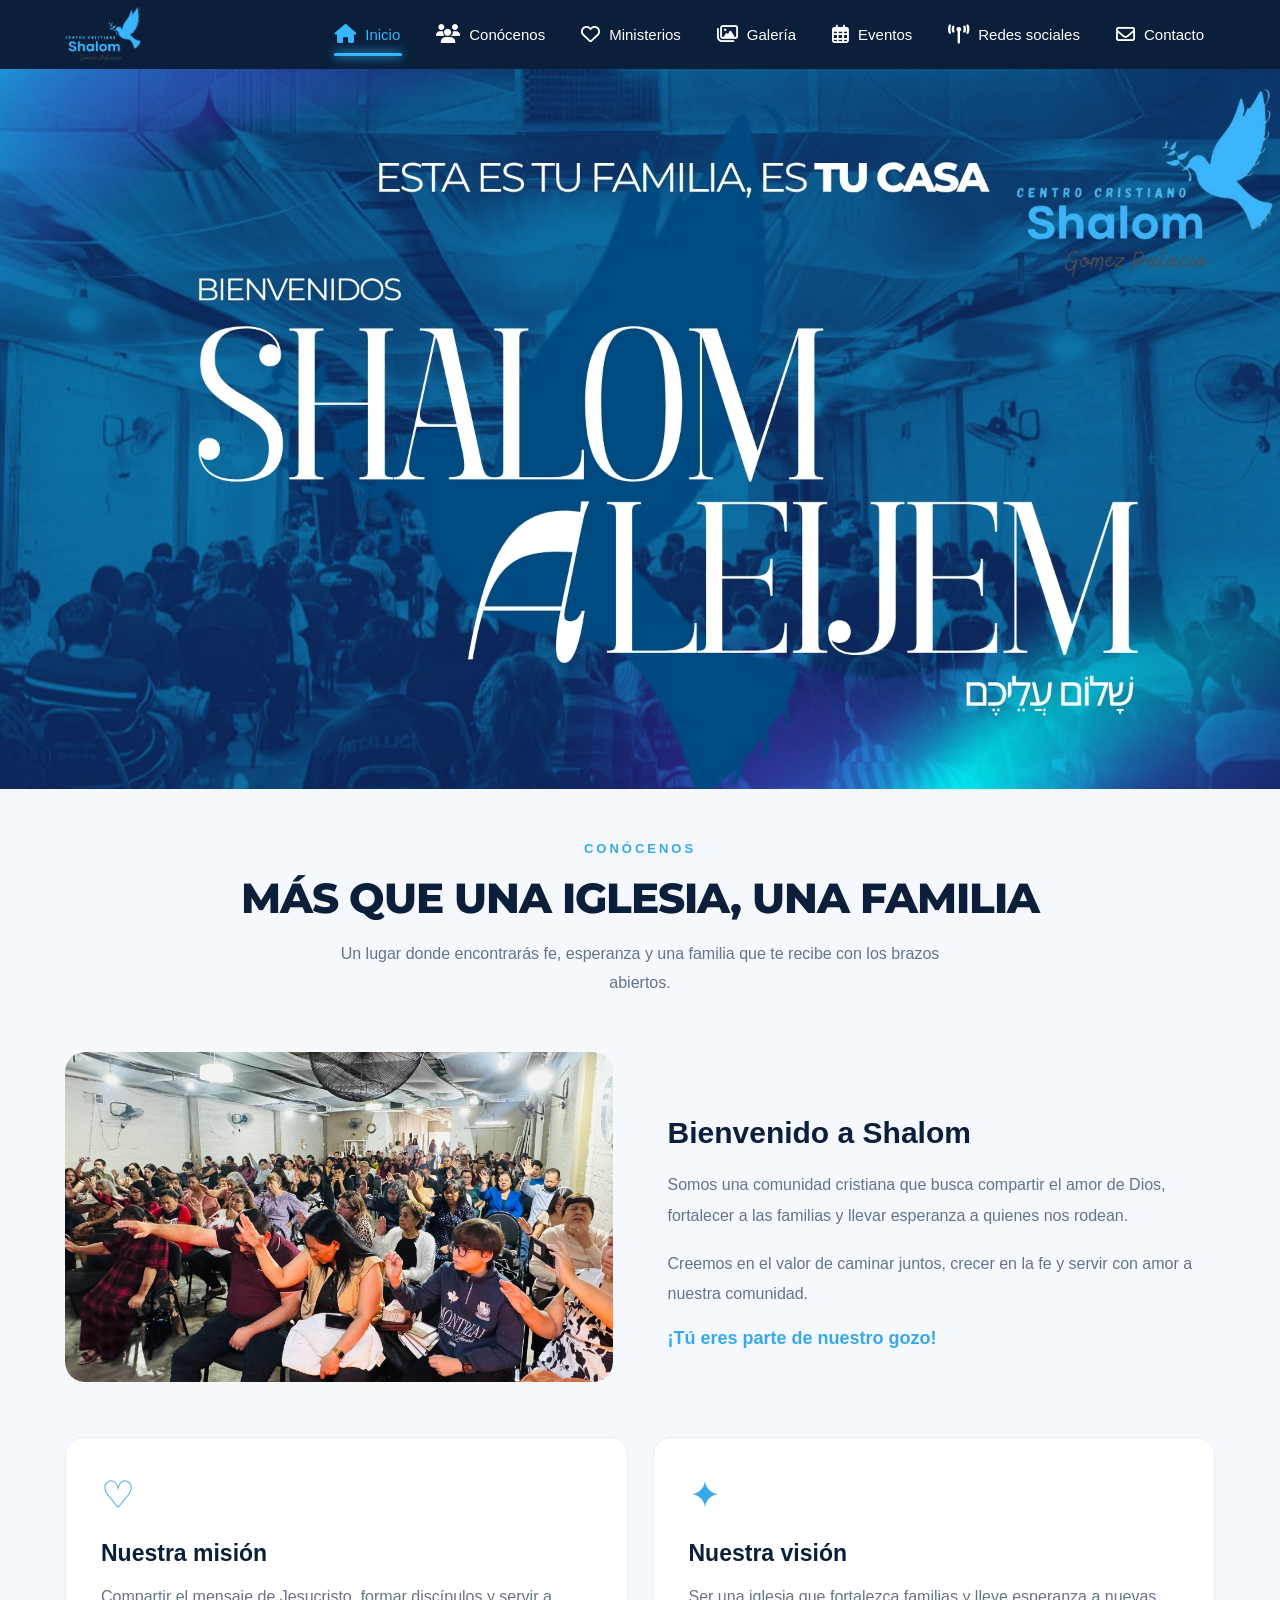
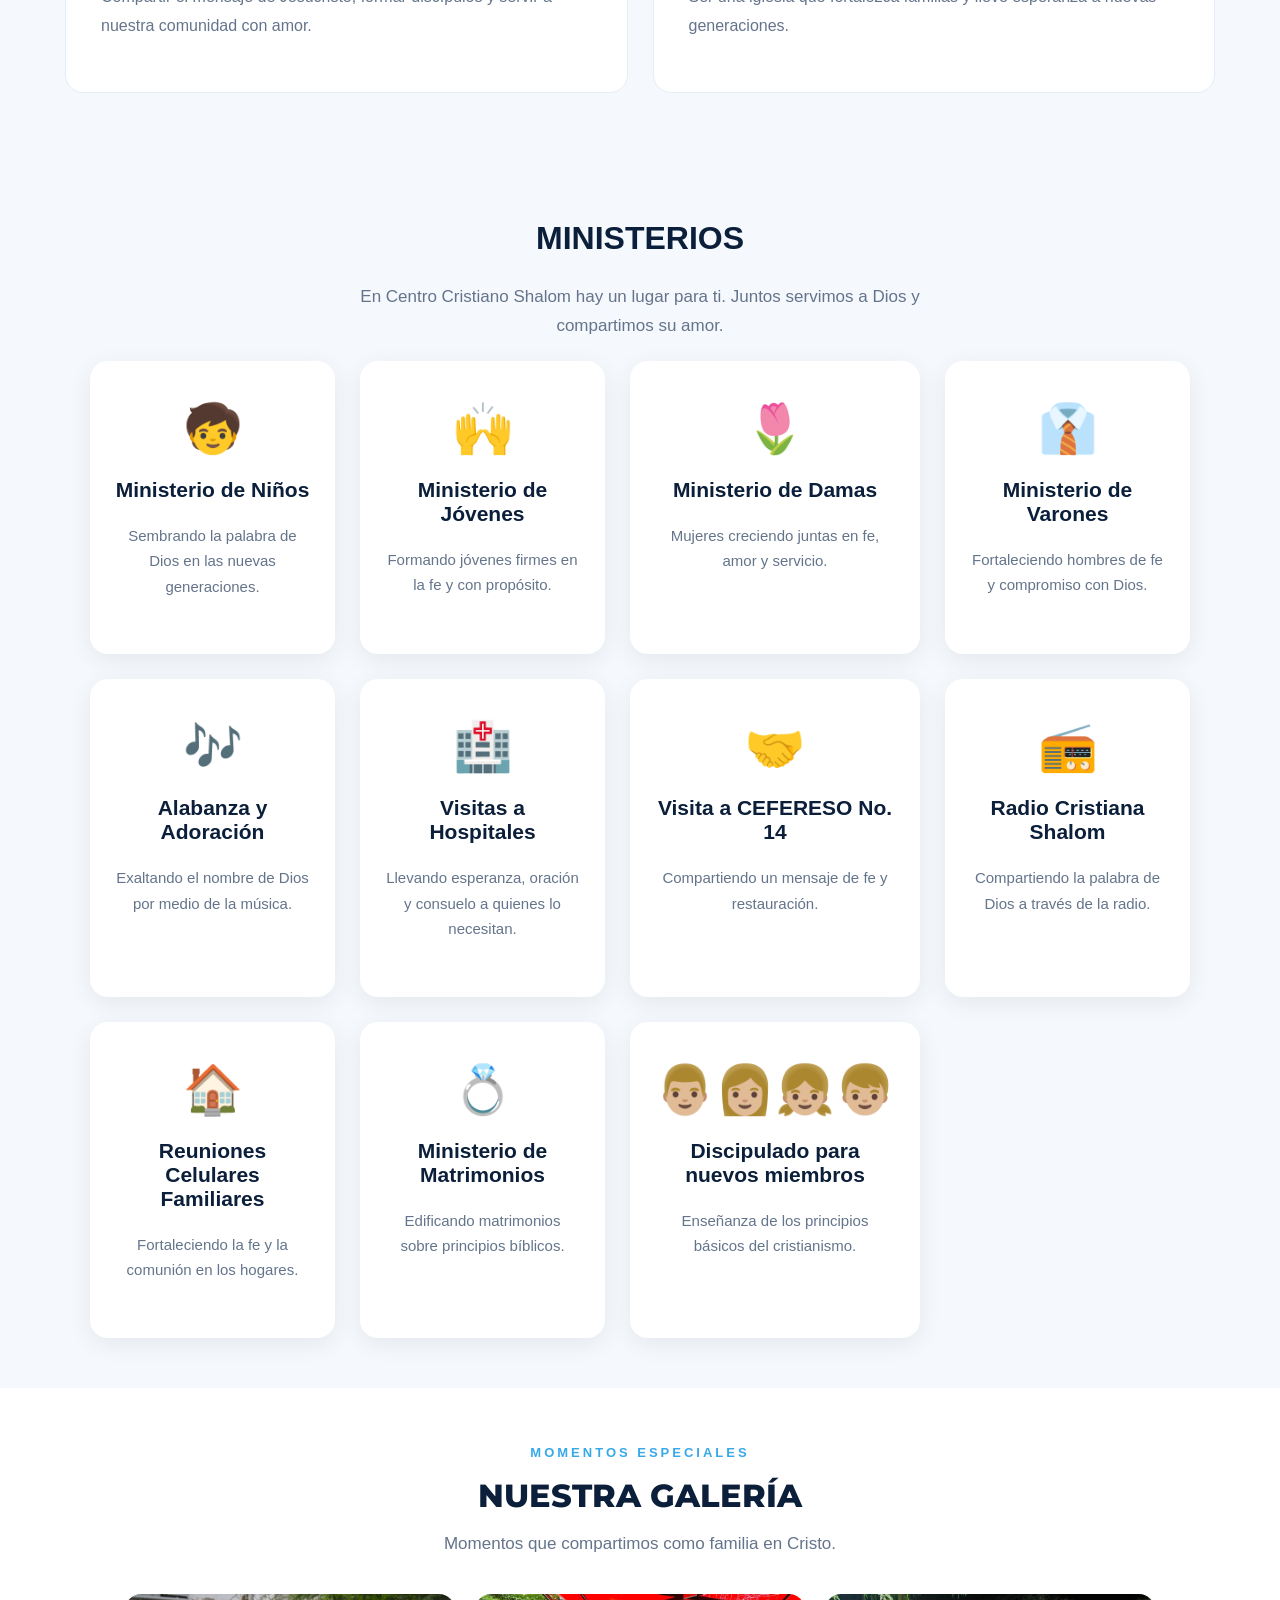
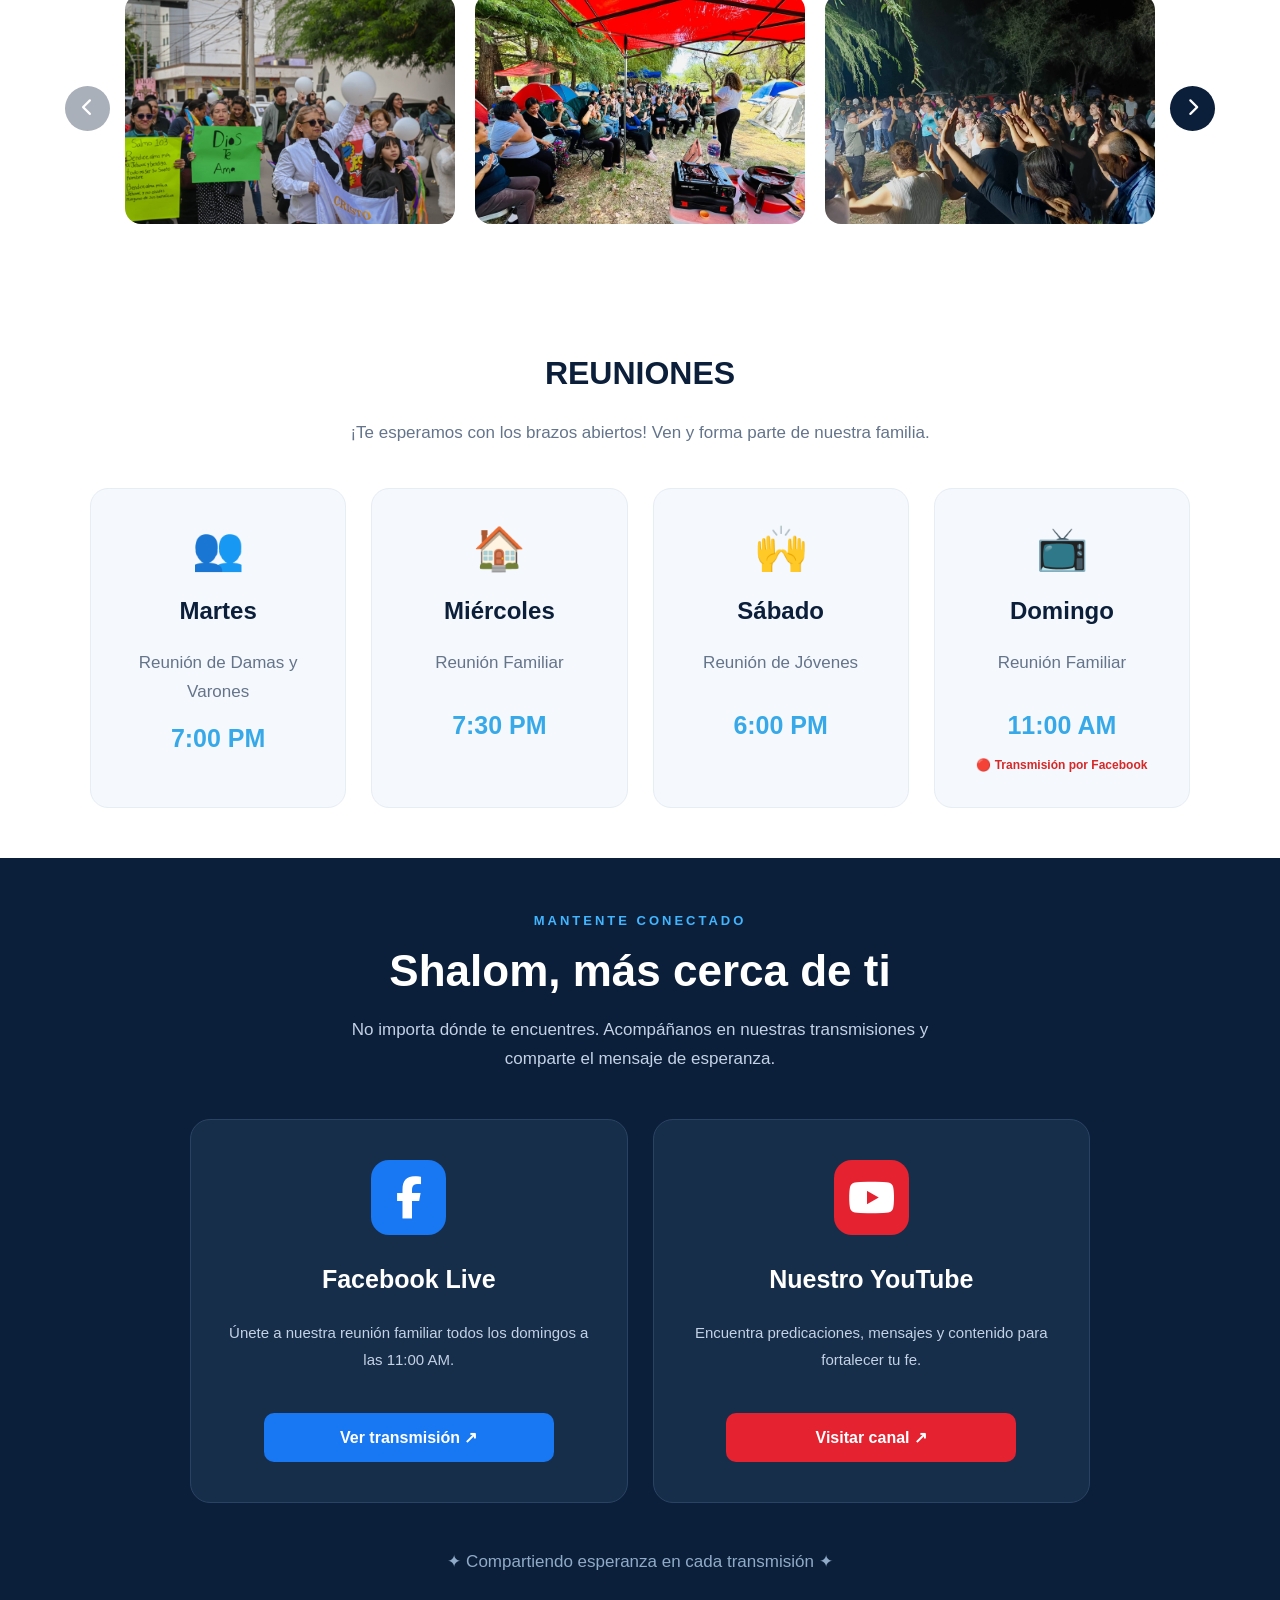
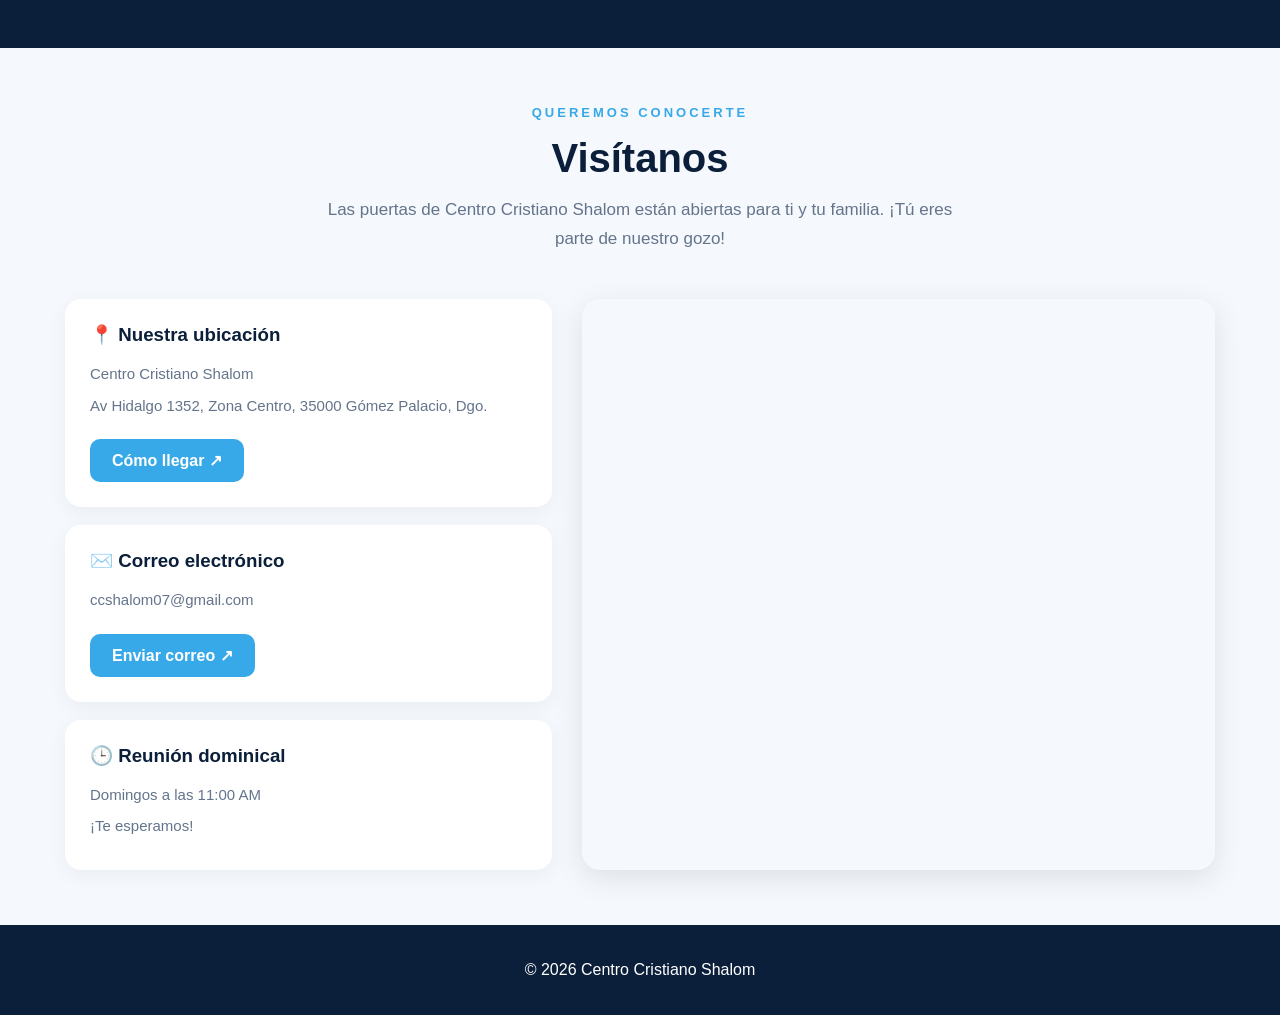
==== commit b485fdef: "Agregar carrusel de galería de fotos" ====
--- a/index.html
+++ b/index.html
@@ -14,54 +14,54 @@
     <!--Mandar a llamar el CSS-->
     <link rel="stylesheet" href="style.css">
     <link rel="stylesheet"
-href="https://cdnjs.cloudflare.com/ajax/libs/font-awesome/6.7.2/css/all.min.css">
-
-<!-- SEO: INFORMACIÓN PARA BUSCADORES -->
-
-<meta name="description"
-      content="Bienvenido a Centro Cristiano Shalom en Gómez Palacio, Durango. Una familia de fe donde compartimos el amor de Dios. ¡Tú eres parte de nuestro gozo!">
-
-<meta name="robots" content="index, follow">
-
-<link rel="canonical"
-      href="https://centrocristianoshalom.github.io/centro-cristiano-shalom/">
-
-<!-- INFORMACIÓN PARA REDES SOCIALES -->
-
-<meta property="og:type" content="website">
-
-<meta property="og:locale" content="es_MX">
-
-<meta property="og:site_name"
-      content="Centro Cristiano Shalom">
-
-<meta property="og:title"
-      content="Centro Cristiano Shalom | Tú eres parte de nuestro gozo">
-
-<meta property="og:description"
-      content="Una familia de fe en Gómez Palacio, Durango. Te invitamos a conocer Centro Cristiano Shalom. ¡Tú eres parte de nuestro gozo!">
-
-<meta property="og:url"
-      content="https://centrocristianoshalom.github.io/centro-cristiano-shalom/">
-
-<meta property="og:image"
-      content="https://centrocristianoshalom.github.io/centro-cristiano-shalom/Images/PortadaShalom.jpg">
-
-<meta property="og:image:alt"
-      content="Portada de Centro Cristiano Shalom">
-
-<!-- PRESENTACIÓN EN X Y OTRAS PLATAFORMAS -->
-
-<meta name="twitter:card" content="summary_large_image">
-
-<meta name="twitter:title"
-      content="Centro Cristiano Shalom">
-
-<meta name="twitter:description"
-      content="Tú eres parte de nuestro gozo. Conoce nuestra iglesia en Gómez Palacio, Durango.">
-
-<meta name="twitter:image"
-      content="https://centrocristianoshalom.github.io/centro-cristiano-shalom/Images/PortadaShalom.jpg">
+    href="https://cdnjs.cloudflare.com/ajax/libs/font-awesome/6.7.2/css/all.min.css">
+
+    <!-- SEO: INFORMACIÓN PARA BUSCADORES -->
+
+    <meta name="description"
+        content="Bienvenido a Centro Cristiano Shalom en Gómez Palacio, Durango. Una familia de fe donde compartimos el amor de Dios. ¡Tú eres parte de nuestro gozo!">
+
+    <meta name="robots" content="index, follow">
+
+    <link rel="canonical"
+        href="https://centrocristianoshalom.github.io/centro-cristiano-shalom/">
+
+    <!-- INFORMACIÓN PARA REDES SOCIALES -->
+
+    <meta property="og:type" content="website">
+
+    <meta property="og:locale" content="es_MX">
+
+    <meta property="og:site_name"
+        content="Centro Cristiano Shalom">
+
+    <meta property="og:title"
+        content="Centro Cristiano Shalom | Tú eres parte de nuestro gozo">
+
+    <meta property="og:description"
+        content="Una familia de fe en Gómez Palacio, Durango. Te invitamos a conocer Centro Cristiano Shalom. ¡Tú eres parte de nuestro gozo!">
+
+    <meta property="og:url"
+        content="https://centrocristianoshalom.github.io/centro-cristiano-shalom/">
+
+    <meta property="og:image"
+        content="https://centrocristianoshalom.github.io/centro-cristiano-shalom/Images/PortadaShalom.jpg">
+
+    <meta property="og:image:alt"
+        content="Portada de Centro Cristiano Shalom">
+
+    <!-- PRESENTACIÓN EN X Y OTRAS PLATAFORMAS -->
+
+    <meta name="twitter:card" content="summary_large_image">
+
+    <meta name="twitter:title"
+        content="Centro Cristiano Shalom">
+
+    <meta name="twitter:description"
+        content="Tú eres parte de nuestro gozo. Conoce nuestra iglesia en Gómez Palacio, Durango.">
+
+    <meta name="twitter:image"
+        content="https://centrocristianoshalom.github.io/centro-cristiano-shalom/Images/PortadaShalom.jpg">
 
       <link rel="icon" type="image/png" href="Images/favicon.png">
 </head>
@@ -104,6 +104,13 @@
         <a href="#ministerios" class="nav-link">
             <i class="far fa-heart"></i>
             <span>Ministerios</span>
+        </a>
+    </li>
+
+    <li>
+        <a href="#galeria" class="nav-link">
+            <i class="far fa-images"></i>
+            <span>Galería</span>
         </a>
     </li>
 
@@ -307,6 +314,55 @@
     </div>
 
 </section>
+
+
+<!-- SECCIÓN GALERÍA -->
+
+<section id="galeria" class="galeria-seccion seccion">
+
+    <span class="galeria-etiqueta">MOMENTOS ESPECIALES</span>
+    <h2>NUESTRA GALERÍA</h2>
+
+    <p class="subtitulo">
+        Momentos que compartimos como familia en Cristo.
+    </p>
+
+    <div class="galeria-contenedor">
+
+        <button class="galeria-flecha anterior"
+                aria-label="Fotografías anteriores">
+            <i class="fas fa-chevron-left"></i>
+        </button>
+
+        <div class="galeria-ventana">
+            <div class="galeria-pista">
+
+                <img src="Images/Galeria/foto1.jpg" alt="Actividad de Centro Cristiano Shalom 1" loading="lazy">
+                <img src="Images/Galeria/foto2.jpg" alt="Actividad de Centro Cristiano Shalom 2" loading="lazy">
+                <img src="Images/Galeria/foto3.jpg" alt="Actividad de Centro Cristiano Shalom 3" loading="lazy">
+                <img src="Images/Galeria/foto4.jpg" alt="Actividad de Centro Cristiano Shalom 4" loading="lazy">
+                <img src="Images/Galeria/foto5.jpg" alt="Actividad de Centro Cristiano Shalom 5" loading="lazy">
+                <img src="Images/Galeria/foto6.jpg" alt="Actividad de Centro Cristiano Shalom 6" loading="lazy">
+
+            </div>
+        </div>
+
+        <button class="galeria-flecha siguiente"
+                aria-label="Fotografías siguientes">
+            <i class="fas fa-chevron-right"></i>
+        </button>
+
+    </div>
+
+</section>
+
+<!-- VISOR DE FOTOGRAFÍAS -->
+<div class="galeria-visor" id="galeria-visor" role="dialog"
+     aria-modal="true" aria-label="Fotografía ampliada" hidden>
+    <button class="galeria-cerrar" aria-label="Cerrar fotografía">&times;</button>
+    <img src="" alt="">
+</div>
+
 
 <!-- SECCIÓN REUNIONES -->
 <section id="eventos" class="horarios seccion">
--- a/style.css
+++ b/style.css
@@ -962,3 +962,133 @@
 
 }
 
+
+/* =================================
+   GALERÍA FOTOGRÁFICA SHALOM
+================================= */
+
+.galeria-seccion {
+    background: #ffffff;
+    padding: 55px 20px;
+}
+
+.galeria-etiqueta {
+    color: #38a9e8;
+    font-size: 13px;
+    font-weight: bold;
+    letter-spacing: 3px;
+}
+
+.galeria-seccion h2 {
+    font-family: 'Montserrat', sans-serif;
+    font-weight: 800;
+    color: #0b1f3a;
+    margin: 15px 0;
+}
+
+.galeria-contenedor {
+    max-width: 1150px;
+    margin: 35px auto 0;
+    display: flex;
+    align-items: center;
+    gap: 15px;
+}
+
+.galeria-ventana {
+    overflow: hidden;
+    flex: 1;
+    min-width: 0;
+}
+
+.galeria-pista {
+    display: flex;
+    gap: 20px;
+    transition: transform 0.45s ease;
+}
+
+.galeria-pista img {
+    flex: 0 0 calc((100% - 40px) / 3);
+    width: calc((100% - 40px) / 3);
+    height: 230px;
+    object-fit: cover;
+    border-radius: 16px;
+    cursor: pointer;
+    transition: filter 0.3s;
+}
+
+.galeria-pista img:hover {
+    filter: brightness(0.85);
+}
+
+.galeria-flecha {
+    flex-shrink: 0;
+    width: 45px;
+    height: 45px;
+    border: none;
+    border-radius: 50%;
+    background: #0b1f3a;
+    color: white;
+    font-size: 18px;
+    cursor: pointer;
+    transition: background 0.3s;
+}
+
+.galeria-flecha:hover {
+    background: #38a9e8;
+}
+
+.galeria-flecha:disabled {
+    opacity: 0.35;
+    cursor: not-allowed;
+}
+
+/* FOTOGRAFÍA AMPLIADA */
+
+.galeria-visor:not([hidden]) {
+    position: fixed;
+    inset: 0;
+    z-index: 2000;
+    background: rgba(0, 0, 0, 0.9);
+    display: flex;
+    align-items: center;
+    justify-content: center;
+    padding: 60px 20px;
+}
+
+.galeria-visor img {
+    max-width: 95%;
+    max-height: 85vh;
+    width: auto;
+    height: auto;
+    object-fit: contain;
+}
+
+.galeria-cerrar {
+    position: absolute;
+    top: 15px;
+    right: 25px;
+    background: none;
+    border: none;
+    color: white;
+    font-size: 40px;
+    cursor: pointer;
+}
+
+/* CELULARES */
+
+@media (max-width: 768px) {
+    .galeria-pista img {
+        flex-basis: 100%;
+        width: 100%;
+        height: 260px;
+    }
+
+    .galeria-contenedor {
+        gap: 8px;
+    }
+
+    .galeria-flecha {
+        width: 35px;
+        height: 35px;
+    }
+}
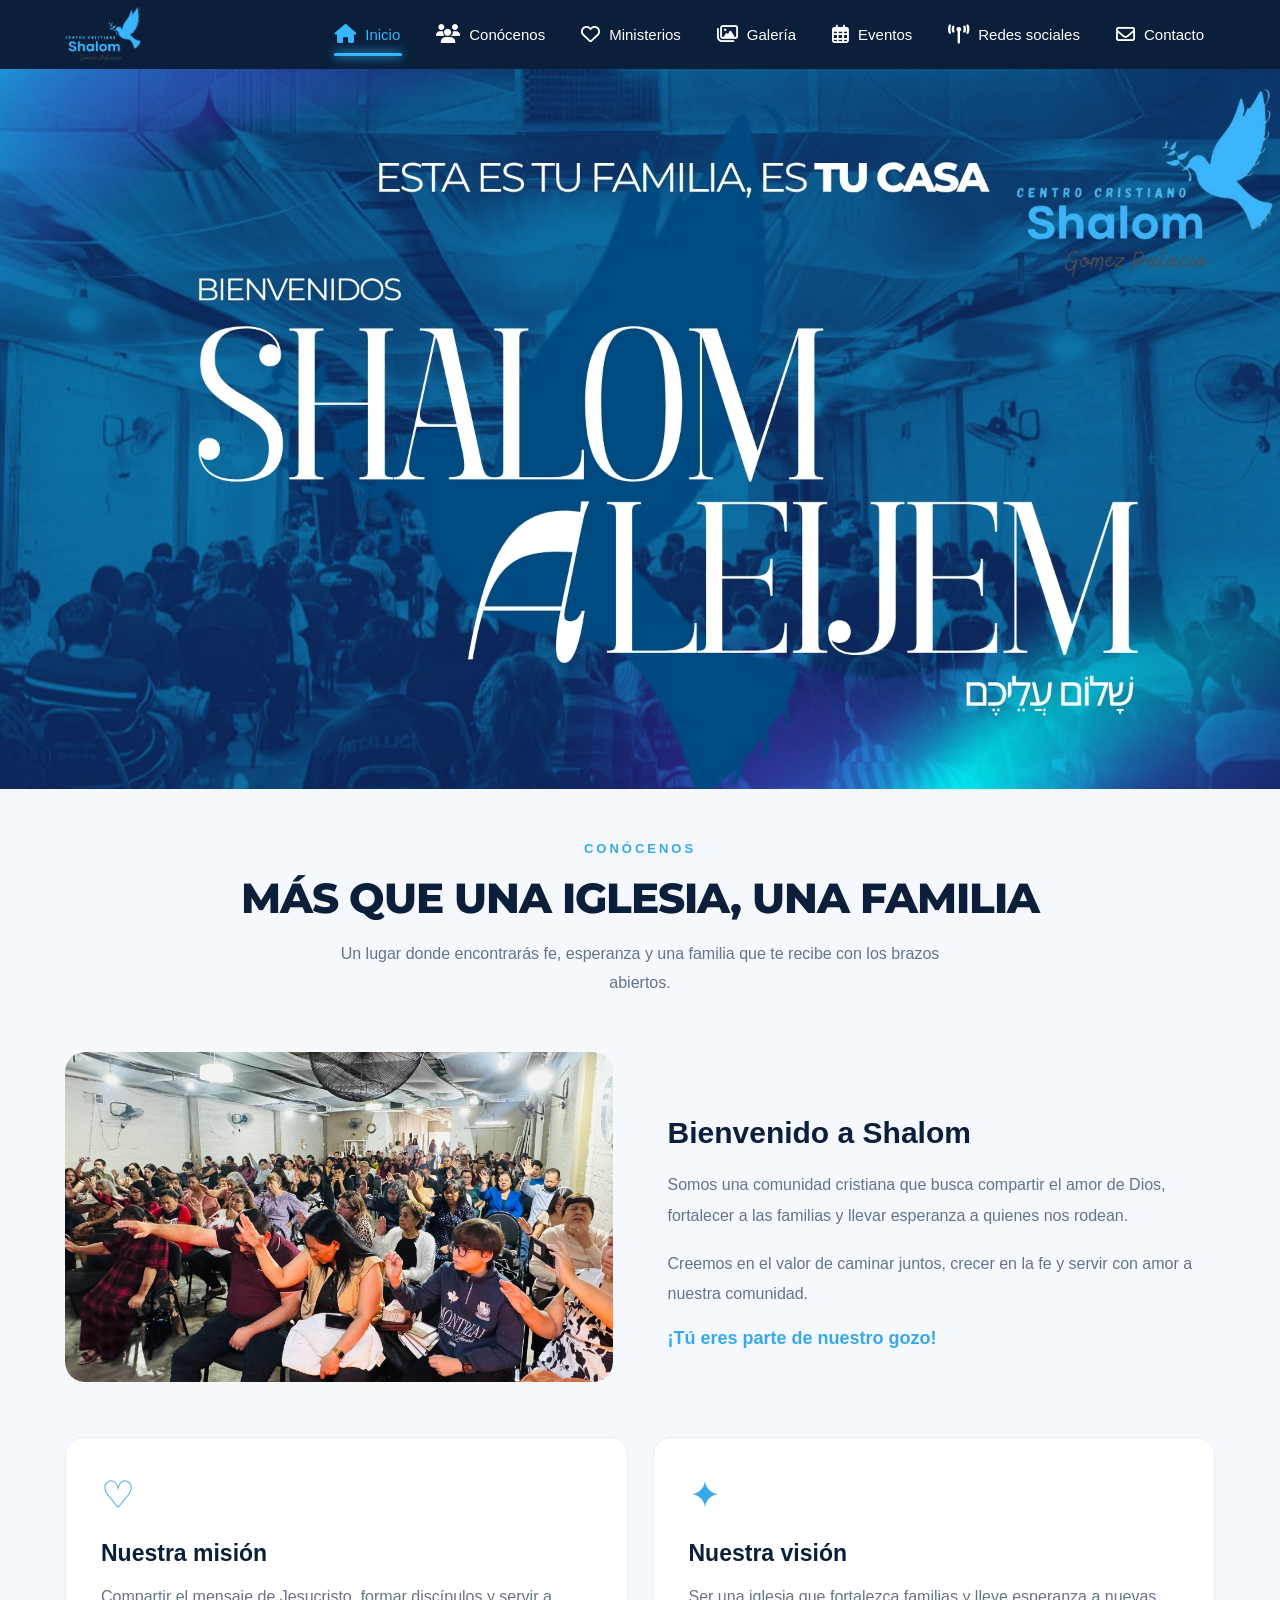
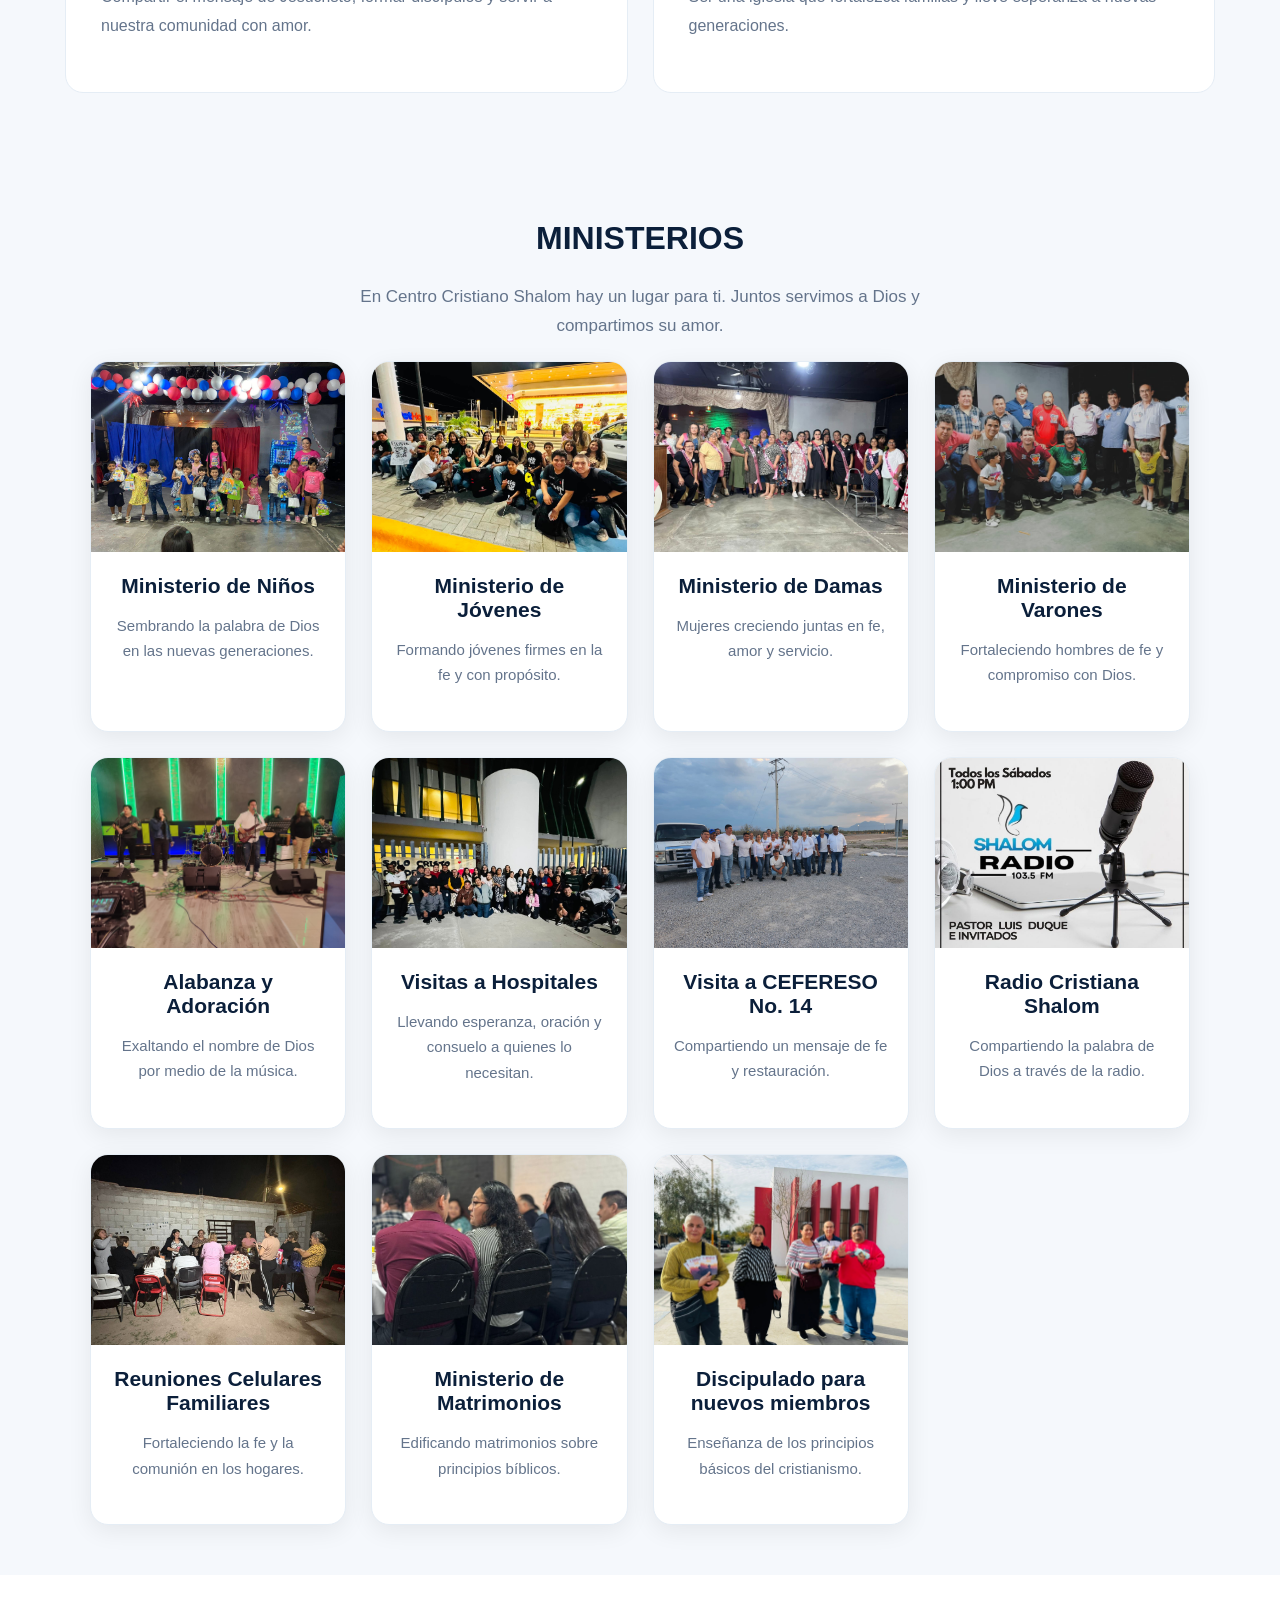
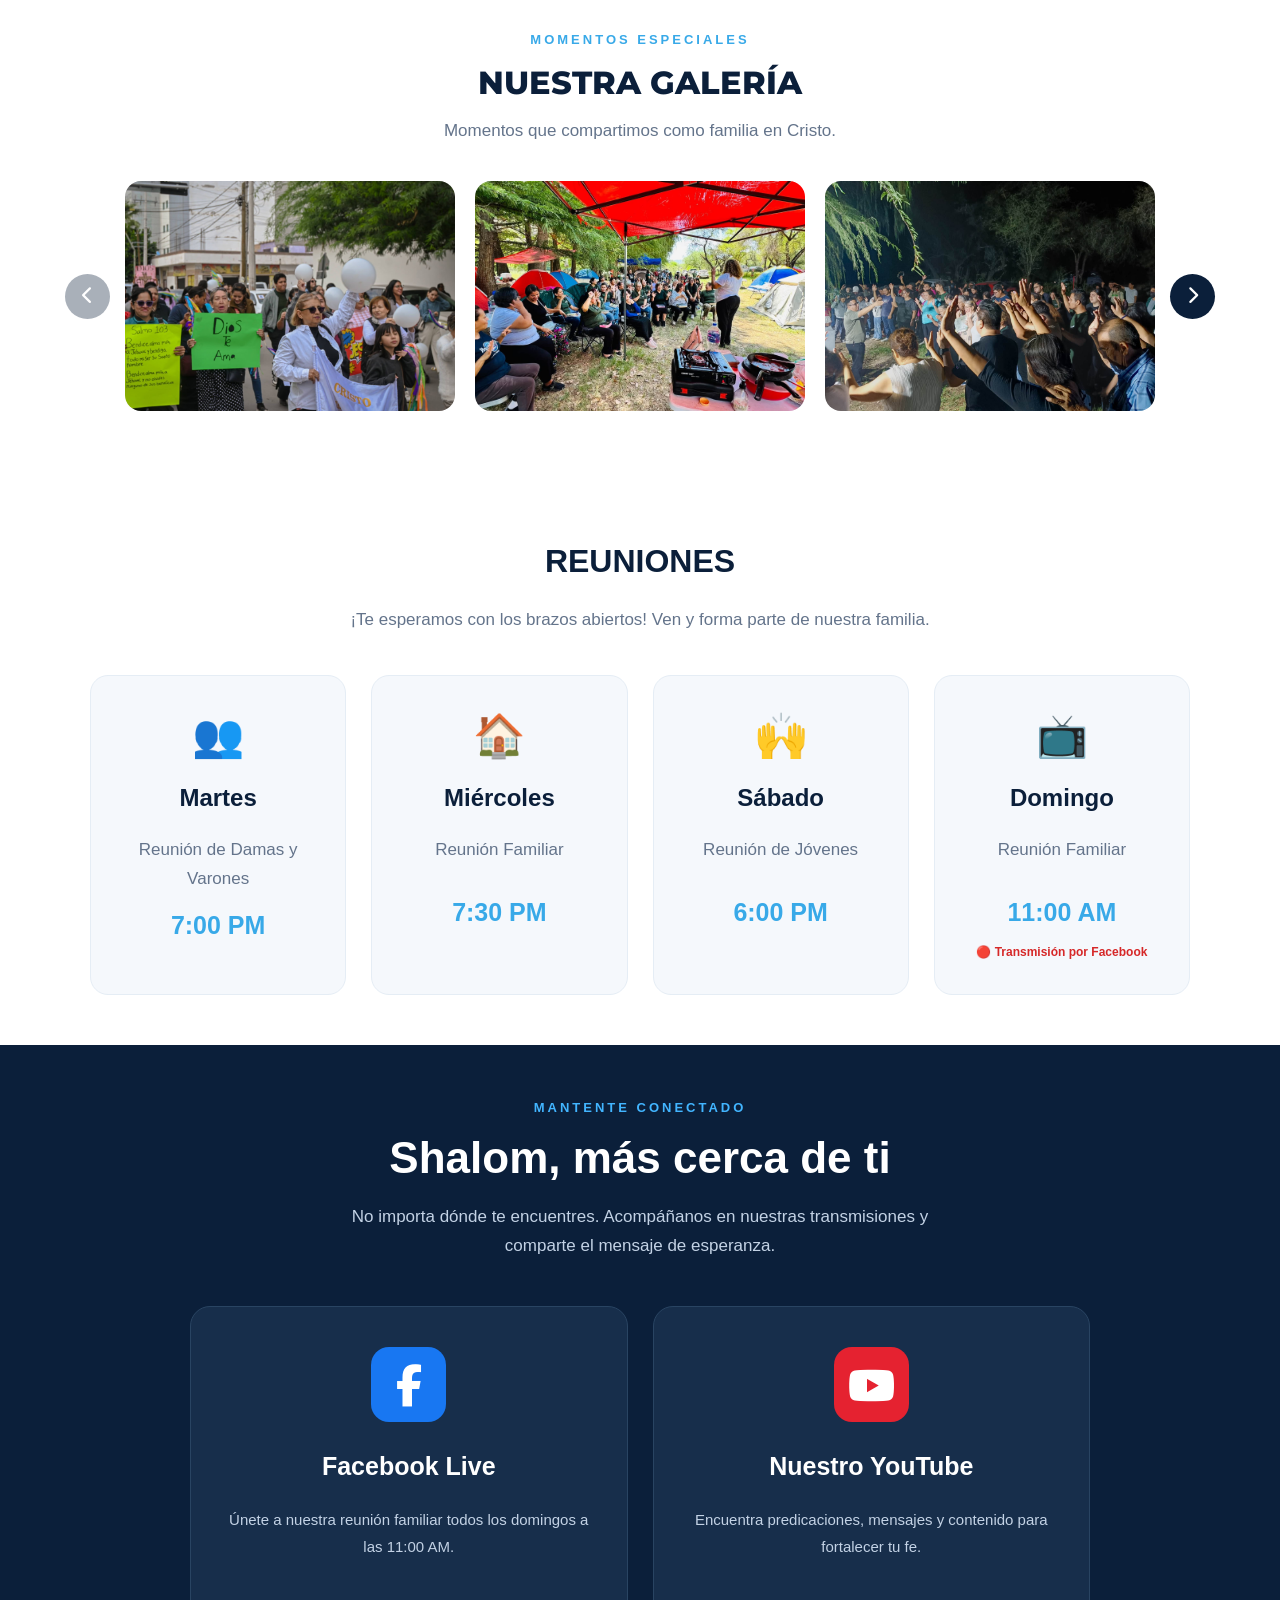
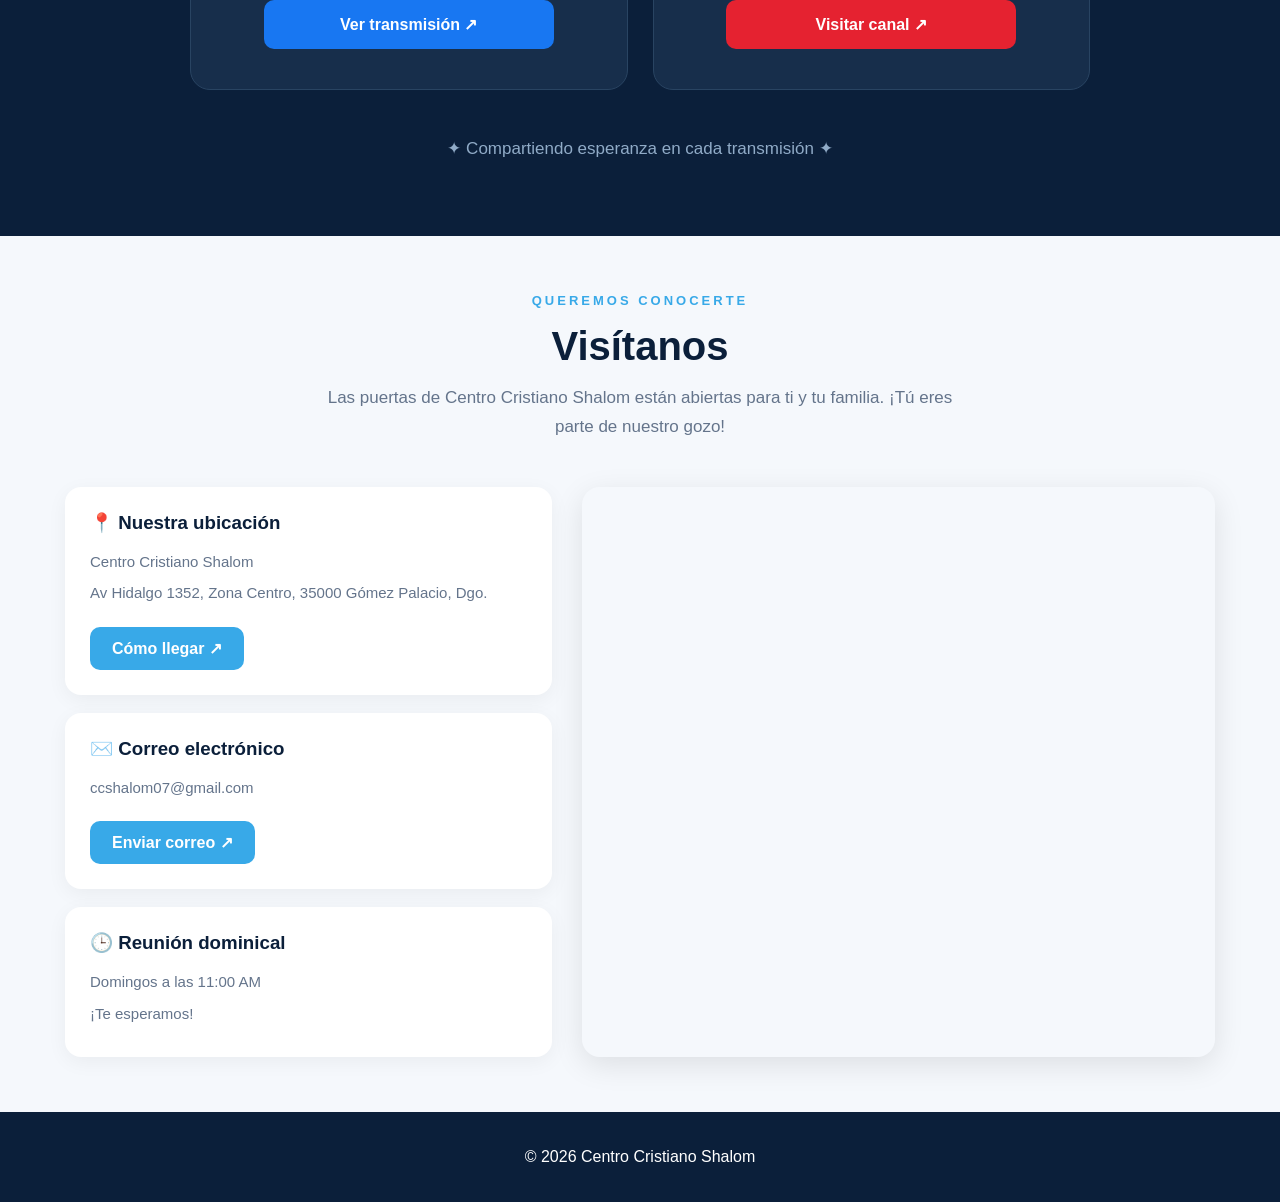
==== commit 7d3ad2f1: "Inserción de fotografías de ministerios" ====
--- a/index.html
+++ b/index.html
@@ -243,75 +243,121 @@
         Juntos servimos a Dios y compartimos su amor.
     </p>
 
-    <div class="ministerios-grid">
-
-        <article class="ministerio-card">
-            <div class="ministerio-icono">🧒</div>
+    
+<div class="ministerios-grid">
+
+    <article class="ministerio-card">
+        <div class="ministerio-imagen">
+            <img src="Images/Ministerios/ninos.jpg" alt="Ministerio de Niños" loading="lazy">
+        </div>
+        <div class="ministerio-contenido">
             <h3>Ministerio de Niños</h3>
             <p>Sembrando la palabra de Dios en las nuevas generaciones.</p>
-        </article>
-
-        <article class="ministerio-card">
-            <div class="ministerio-icono">🙌</div>
+        </div>
+    </article>
+
+    <article class="ministerio-card">
+        <div class="ministerio-imagen">
+            <img src="Images/Ministerios/jovenes.jpg" alt="Ministerio de Jóvenes" loading="lazy">
+        </div>
+        <div class="ministerio-contenido">
             <h3>Ministerio de Jóvenes</h3>
             <p>Formando jóvenes firmes en la fe y con propósito.</p>
-        </article>
-
-        <article class="ministerio-card">
-            <div class="ministerio-icono">🌷</div>
+        </div>
+    </article>
+
+    <article class="ministerio-card">
+        <div class="ministerio-imagen">
+            <img src="Images/Ministerios/damas.jpg" alt="Ministerio de Damas" loading="lazy">
+        </div>
+        <div class="ministerio-contenido">
             <h3>Ministerio de Damas</h3>
             <p>Mujeres creciendo juntas en fe, amor y servicio.</p>
-        </article>
-
-        <article class="ministerio-card">
-            <div class="ministerio-icono">👔</div>
+        </div>
+    </article>
+
+    <article class="ministerio-card">
+        <div class="ministerio-imagen">
+            <img src="Images/Ministerios/varones.jpg" alt="Ministerio de Varones" loading="lazy">
+        </div>
+        <div class="ministerio-contenido">
             <h3>Ministerio de Varones</h3>
             <p>Fortaleciendo hombres de fe y compromiso con Dios.</p>
-        </article>
-
-        <article class="ministerio-card">
-            <div class="ministerio-icono">🎶</div>
+        </div>
+    </article>
+
+    <article class="ministerio-card">
+        <div class="ministerio-imagen">
+            <img src="Images/Ministerios/alabanza.jpg" alt="Alabanza y Adoración" loading="lazy">
+        </div>
+        <div class="ministerio-contenido">
             <h3>Alabanza y Adoración</h3>
             <p>Exaltando el nombre de Dios por medio de la música.</p>
-        </article>
-
-        <article class="ministerio-card">
-            <div class="ministerio-icono">🏥</div>
+        </div>
+    </article>
+
+    <article class="ministerio-card">
+        <div class="ministerio-imagen">
+            <img src="Images/Ministerios/hospitales.jpg" alt="Visitas a Hospitales" loading="lazy">
+        </div>
+        <div class="ministerio-contenido">
             <h3>Visitas a Hospitales</h3>
             <p>Llevando esperanza, oración y consuelo a quienes lo necesitan.</p>
-        </article>
-
-        <article class="ministerio-card">
-            <div class="ministerio-icono">🤝</div>
+        </div>
+    </article>
+
+    <article class="ministerio-card">
+        <div class="ministerio-imagen">
+            <img src="Images/Ministerios/cefereso.jpeg" alt="Visita a CEFERESO No. 14" loading="lazy">
+        </div>
+        <div class="ministerio-contenido">
             <h3>Visita a CEFERESO No. 14</h3>
             <p>Compartiendo un mensaje de fe y restauración.</p>
-        </article>
-
-        <article class="ministerio-card">
-            <div class="ministerio-icono">📻</div>
+        </div>
+    </article>
+
+    <article class="ministerio-card">
+        <div class="ministerio-imagen">
+            <img src="Images/Ministerios/radio.jpg" alt="Radio Cristiana Shalom" loading="lazy">
+        </div>
+        <div class="ministerio-contenido">
             <h3>Radio Cristiana Shalom</h3>
             <p>Compartiendo la palabra de Dios a través de la radio.</p>
-        </article>
-
-        <article class="ministerio-card">
-            <div class="ministerio-icono">🏠</div>
+        </div>
+    </article>
+
+    <article class="ministerio-card">
+        <div class="ministerio-imagen">
+            <img src="Images/Ministerios/celulares.jpg" alt="Reuniones Celulares Familiares" loading="lazy">
+        </div>
+        <div class="ministerio-contenido">
             <h3>Reuniones Celulares Familiares</h3>
             <p>Fortaleciendo la fe y la comunión en los hogares.</p>
-        </article>
-
-        <article class="ministerio-card">
-            <div class="ministerio-icono">💍</div>
+        </div>
+    </article>
+
+    <article class="ministerio-card">
+        <div class="ministerio-imagen">
+            <img src="Images/Ministerios/matrimonios.jpg" alt="Ministerio de Matrimonios" loading="lazy">
+        </div>
+        <div class="ministerio-contenido">
             <h3>Ministerio de Matrimonios</h3>
             <p>Edificando matrimonios sobre principios bíblicos.</p>
-        </article>
-
-        <article class="ministerio-card">
-            <div class="ministerio-icono">👨🏼‍👩🏼‍👧🏼‍👦🏼</div>
+        </div>
+    </article>
+
+    <article class="ministerio-card">
+        <div class="ministerio-imagen">
+            <img src="Images/Ministerios/discipulado.jpg" alt="Discipulado para nuevos miembros" loading="lazy">
+        </div>
+        <div class="ministerio-contenido">
             <h3>Discipulado para nuevos miembros</h3>
             <p>Enseñanza de los principios básicos del cristianismo.</p>
-        </article>
-
-    </div>
+        </div>
+    </article>
+
+</div>
+
 
 </section>
 
--- a/style.css
+++ b/style.css
@@ -207,22 +207,53 @@
 }
 
 .ministerio-card {
-    background: white;
-    padding: 40px 25px;
+    background: #ffffff;
+    padding: 0;
     border-radius: 18px;
-
+    overflow: hidden;
+    border: 1px solid #e5edf5;
     box-shadow: 0 6px 25px rgba(0,0,0,0.07);
-    transition: transform 0.3s, box-shadow 0.3s;
-}
+    transition: transform 0.3s ease, box-shadow 0.3s ease;
+}
+
 
 .ministerio-card:hover {
     transform: translateY(-8px);
     box-shadow: 0 12px 30px rgba(0,0,0,0.12);
 }
 
-.ministerio-icono {
-    font-size: 48px;
-    margin-bottom: 20px;
+
+/* FOTOGRAFÍAS DE MINISTERIOS */
+
+.ministerio-imagen {
+    width: 100%;
+    height: 190px;
+    overflow: hidden;
+    background: #dfeaf4;
+}
+
+.ministerio-imagen img {
+    display: block;
+    width: 100%;
+    height: 100%;
+    object-fit: cover;
+    object-position: center;
+    transition: transform 0.4s ease;
+}
+
+.ministerio-card:hover .ministerio-imagen img {
+    transform: scale(1.07);
+}
+
+/* CONTENIDO DE LAS TARJETAS */
+
+.ministerio-contenido {
+    padding: 22px 20px 28px;
+}
+
+.ministerio-contenido h3 {
+    margin-top: 0;
+    margin-bottom: 12px;
 }
 
 .ministerio-card h3 {
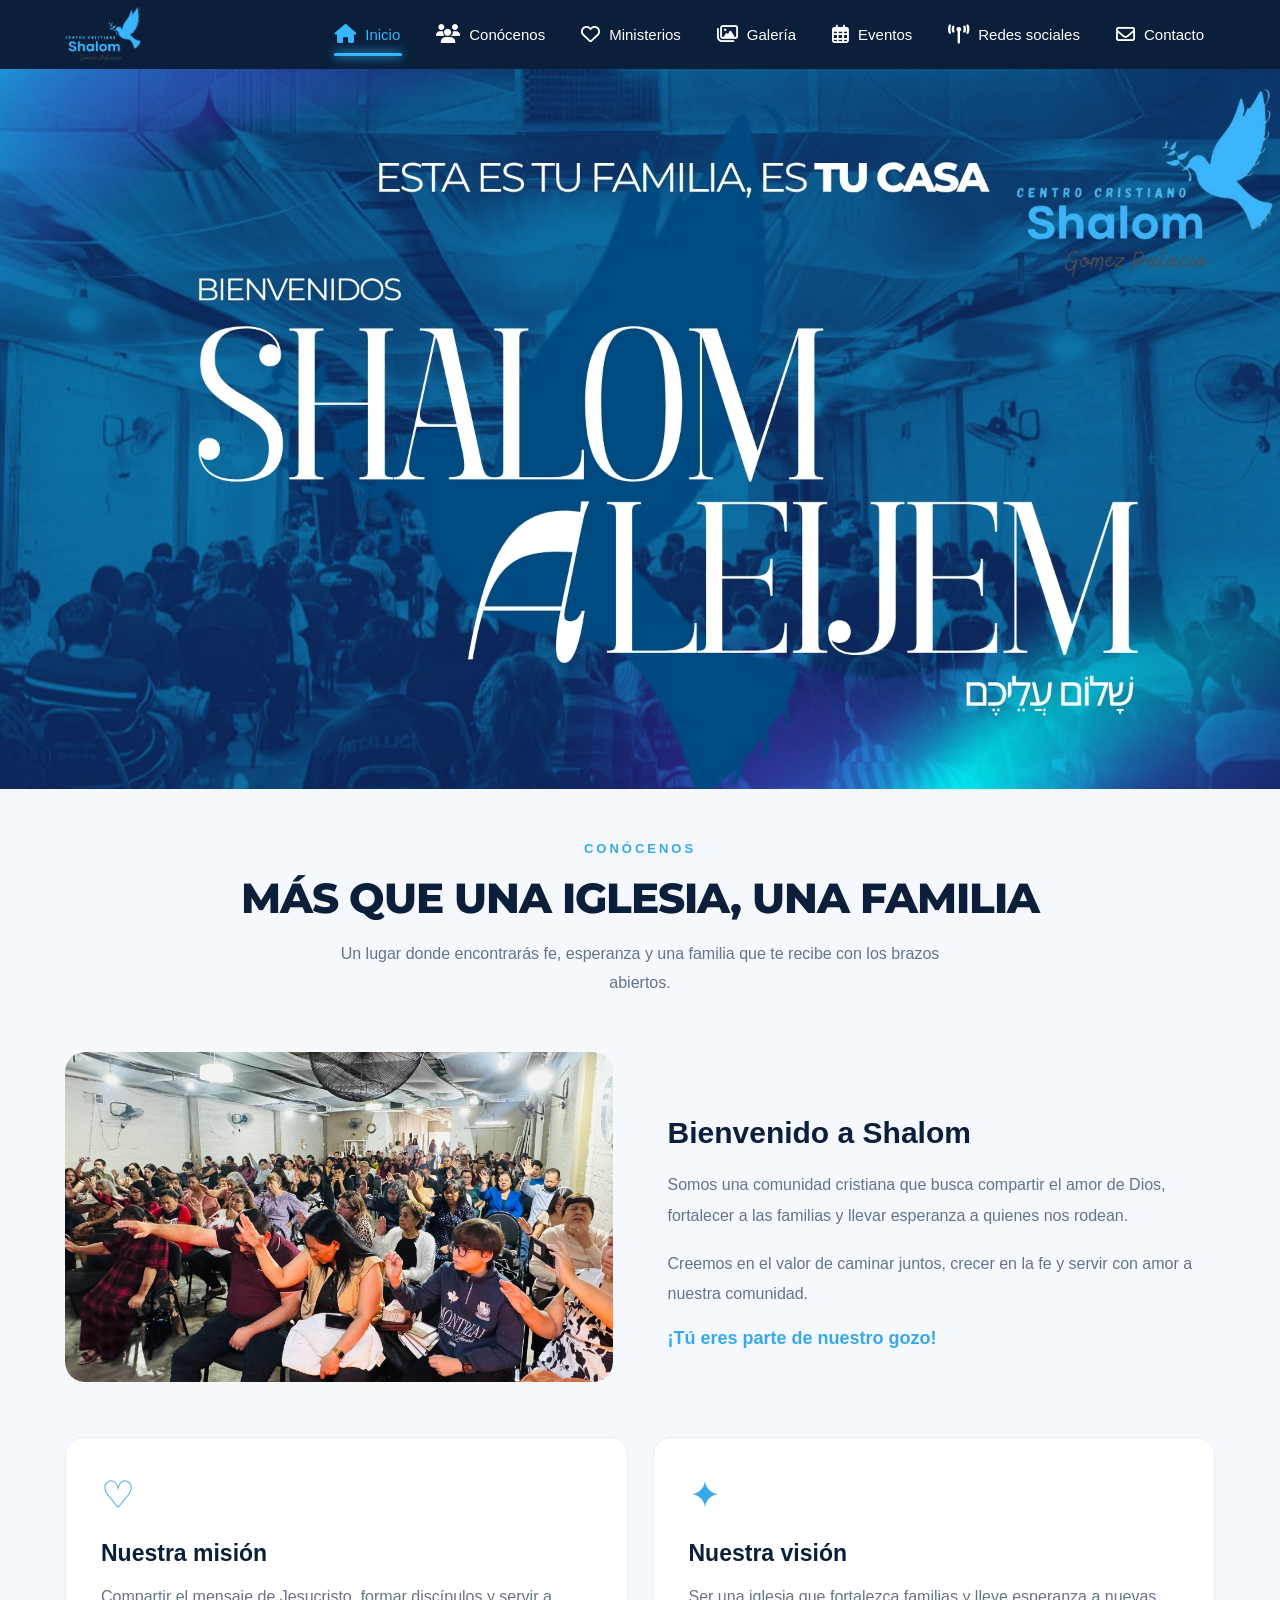
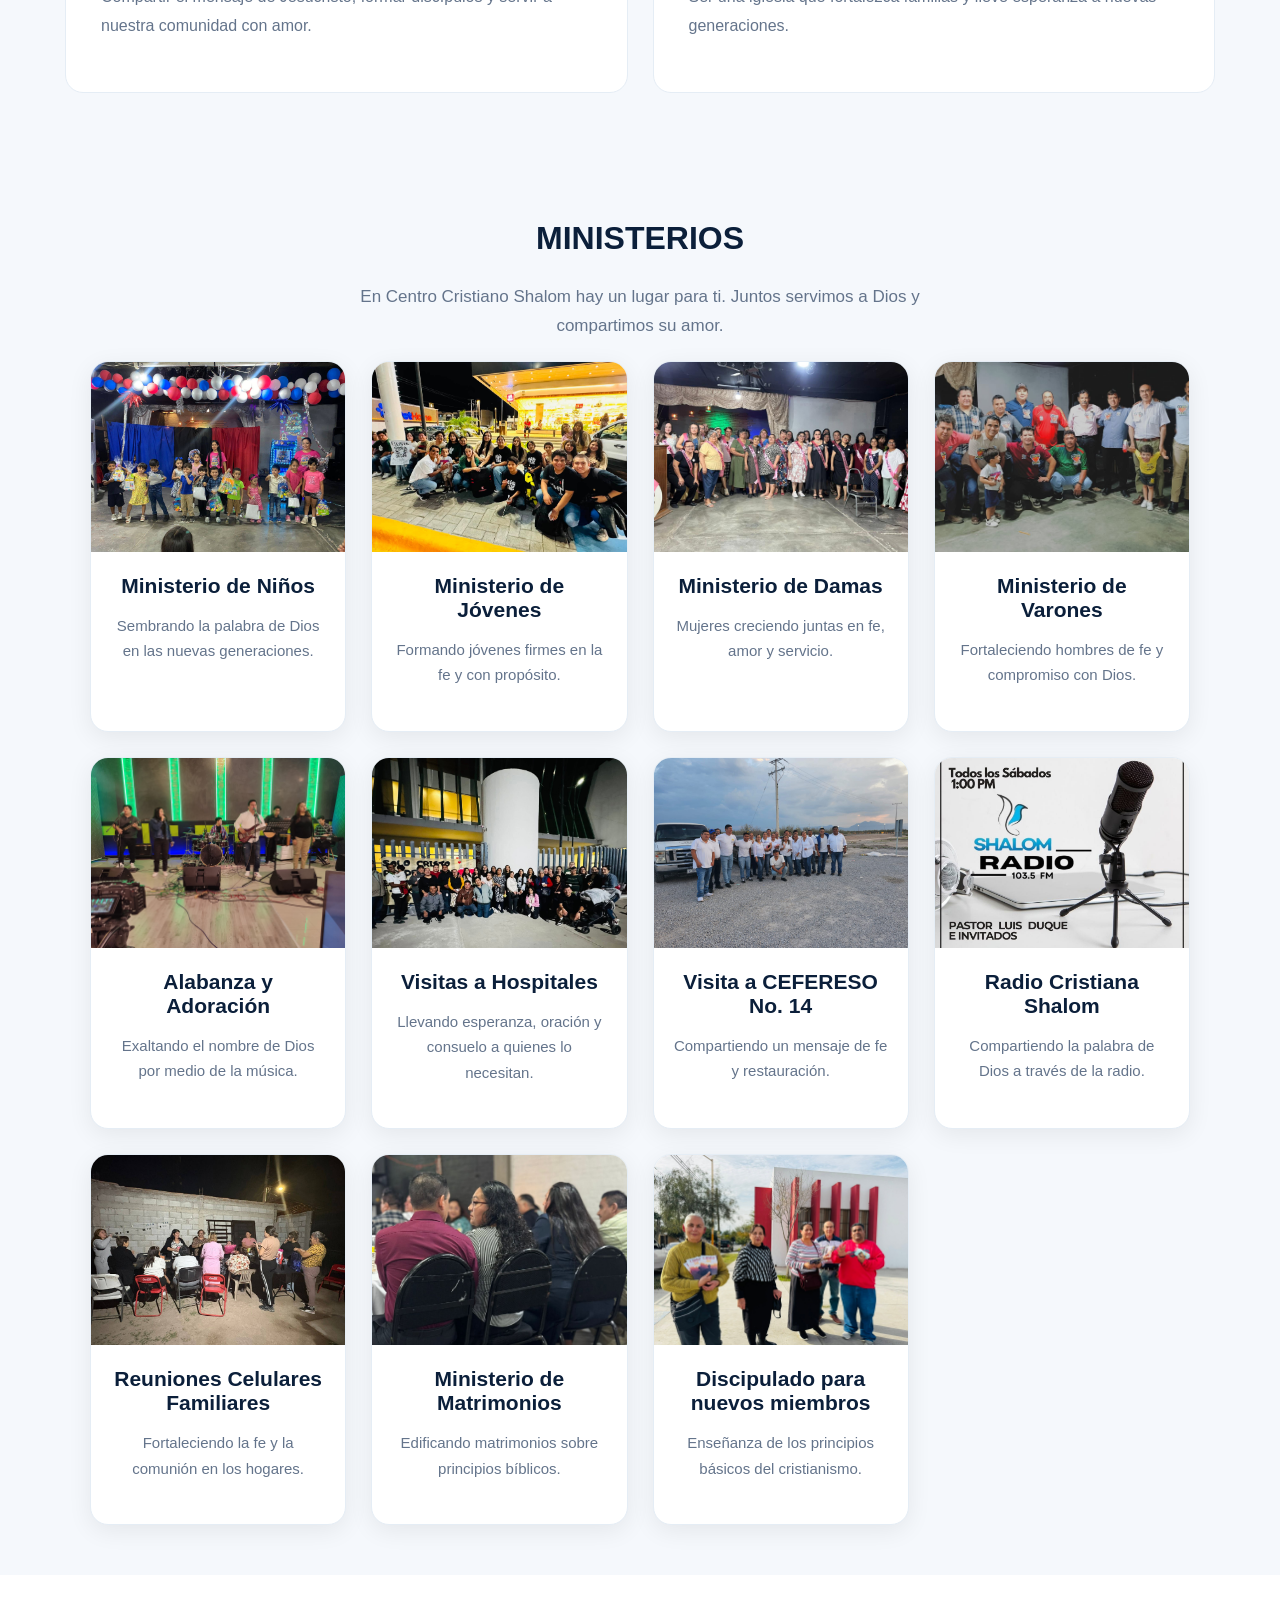
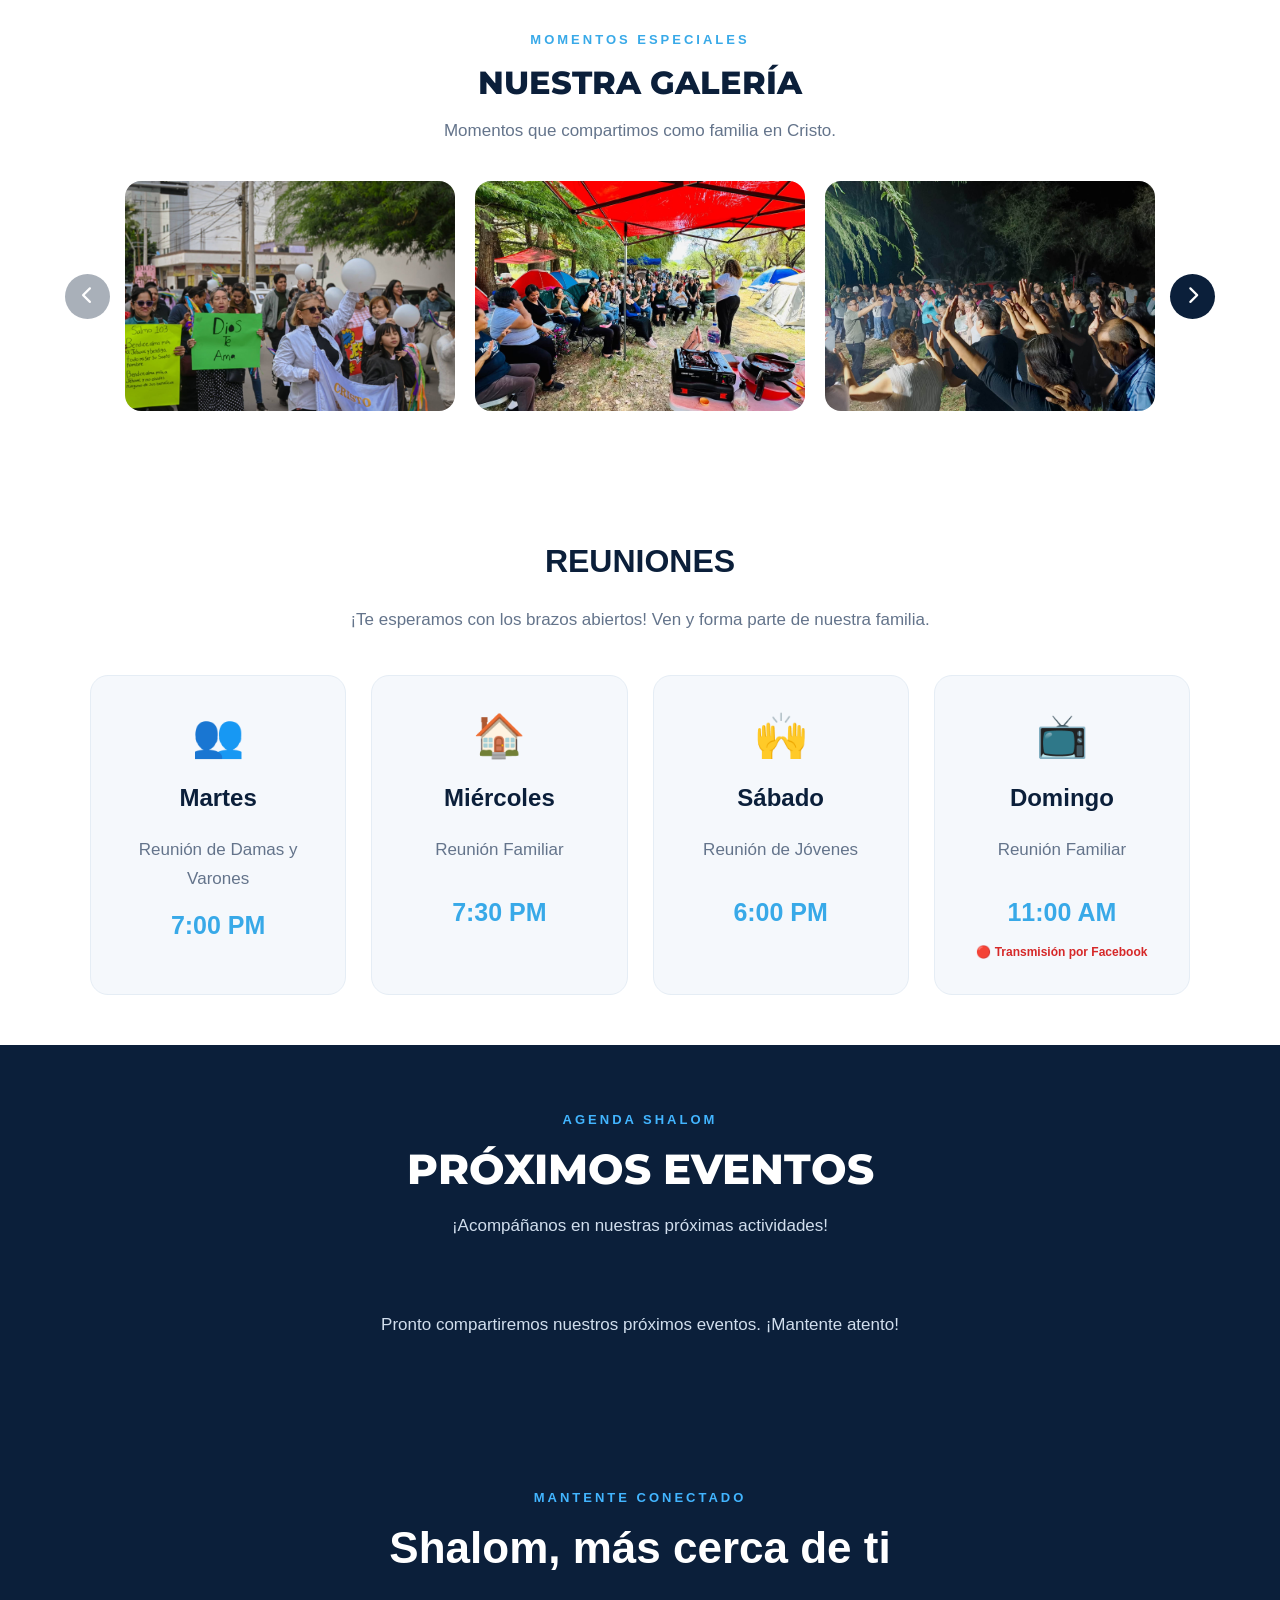
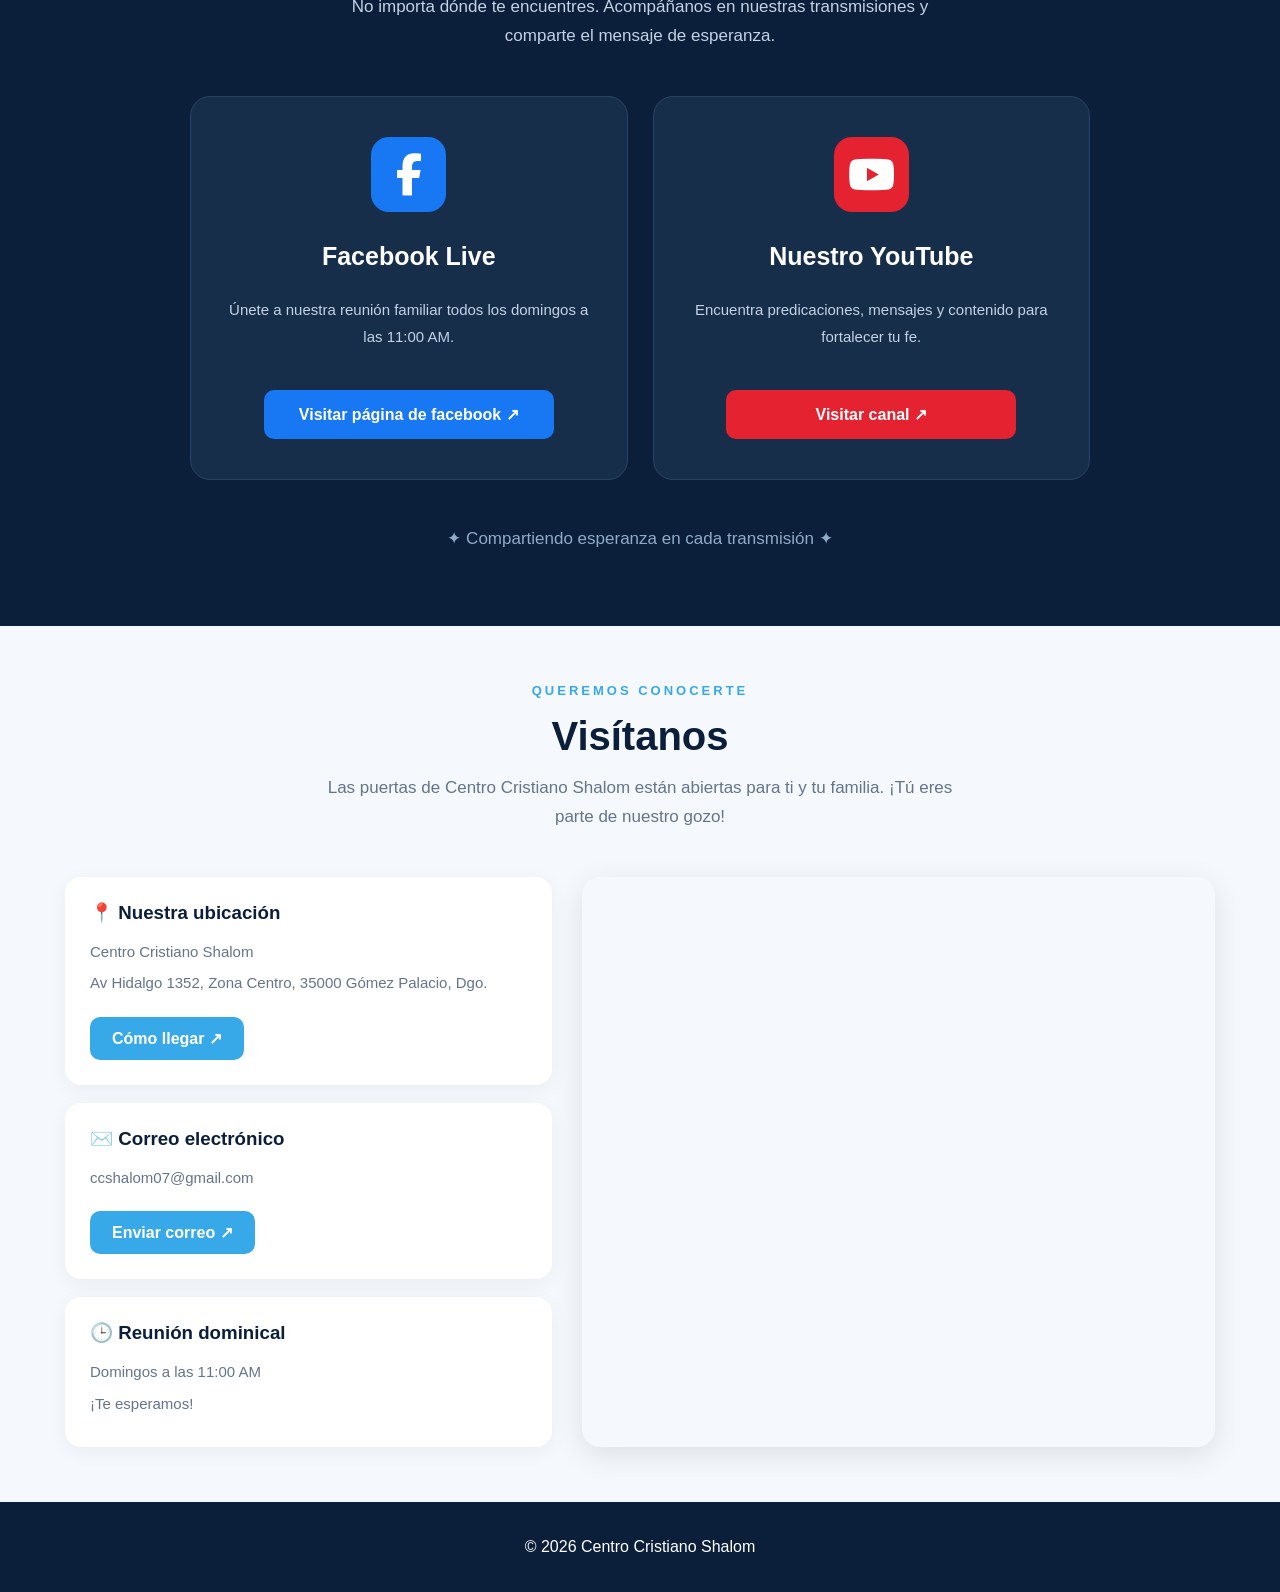
==== commit c5c26579: "Sección de próximos eventos" ====
--- a/index.html
+++ b/index.html
@@ -455,6 +455,40 @@
 
 </section>
 
+<!-- SECCIÓN PROXIMOS EVENTOS -->
+<section id="proximos-eventos" class="proximos-eventos seccion">
+
+    <div class="eventos-encabezado">
+        <span class="eventos-etiqueta">AGENDA SHALOM</span>
+        <h2>PRÓXIMOS EVENTOS</h2>
+        <p>¡Acompáñanos en nuestras próximas actividades!</p>
+    </div>
+
+    <div id="lista-proximos-eventos" class="eventos-lista"></div>
+
+    <p id="eventos-vacios" class="eventos-vacios" hidden>
+        Pronto compartiremos nuestros próximos eventos.
+        ¡Mantente atento!
+    </p>
+    
+    <!-- VISOR DE FLYERS DE PRÓXIMOS EVENTOS -->
+    <div id="visor-eventos" class="visor-eventos" hidden
+        role="dialog" aria-modal="true" aria-label="Cartel del evento">
+
+        <button id="cerrar-visor-eventos"
+                class="cerrar-visor-eventos"
+                type="button"
+                aria-label="Cerrar imagen">
+            &times;
+        </button>
+
+        <img id="imagen-visor-eventos" src="" alt="Cartel ampliado">
+
+    </div>
+
+
+</section>
+
 <!-- SECCIÓN REDES SOCIALES -->
 <section id="envivo" class="seccion redes-seccion">
 
@@ -487,7 +521,7 @@
                    target="_blank"
                    rel="noopener noreferrer"
                    class="red-btn">
-                    Ver transmisión ↗
+                    Visitar página de facebook ↗
                 </a>
 
             </article>
--- a/style.css
+++ b/style.css
@@ -1123,3 +1123,173 @@
         height: 35px;
     }
 }
+
+
+/* ====================================
+   PRÓXIMOS EVENTOS - CENTRO SHALOM
+==================================== */
+
+.proximos-eventos {
+    background: #0b1f3a;
+    padding: 65px 20px;
+    color: #ffffff;
+}
+
+.eventos-encabezado {
+    text-align: center;
+    margin-bottom: 40px;
+}
+
+.eventos-etiqueta {
+    color: #42b5ff;
+    font-size: 13px;
+    font-weight: bold;
+    letter-spacing: 3px;
+}
+
+.proximos-eventos .eventos-encabezado h2 {
+    font-family: 'Montserrat', sans-serif;
+    color: #ffffff;
+    font-size: clamp(28px, 4vw, 42px);
+    font-weight: 800;
+    margin: 15px 0;
+}
+
+.eventos-encabezado p {
+    color: #d1deed;
+}
+
+.eventos-lista {
+    max-width: 1100px;
+    margin: 0 auto;
+    display: grid;
+    gap: 28px;
+}
+
+.evento-tarjeta {
+    display: grid;
+    grid-template-columns: minmax(220px, 340px) 1fr;
+    gap: 30px;
+    align-items: center;
+
+    padding: 22px;
+    background: #132e50;
+    border: 1px solid #254363;
+    border-radius: 20px;
+    text-align: left;
+}
+
+.evento-imagen {
+    width: 100%;
+    max-height: 420px;
+    object-fit: contain;
+    border-radius: 12px;
+}
+
+.evento-info h3 {
+    font-family: 'Montserrat', sans-serif;
+    color: #ffffff;
+    font-size: clamp(22px, 3vw, 30px);
+    margin: 10px 0 18px;
+}
+
+.evento-destacado {
+    color: #42b5ff;
+    font-size: 12px;
+    letter-spacing: 2px;
+    font-weight: bold;
+}
+
+.evento-dato {
+    display: flex;
+    align-items: flex-start;
+    gap: 10px;
+    margin: 12px 0;
+    color: #e3ecf7;
+}
+
+.evento-dato i {
+    color: #42b5ff;
+    margin-top: 3px;
+}
+
+.evento-descripcion {
+    color: #d1deed;
+    margin-top: 18px;
+    line-height: 1.7;
+}
+
+.eventos-vacios {
+    max-width: 650px;
+    margin: 30px auto;
+    color: #d1deed;
+    text-align: center;
+}
+
+@media (max-width: 768px) {
+    .evento-tarjeta {
+        grid-template-columns: 1fr;
+        gap: 20px;
+        padding: 16px;
+    }
+
+    .evento-imagen {
+        max-height: 500px;
+    }
+
+    .evento-info {
+        padding: 5px;
+    }
+}
+
+/* ====================================
+   VISOR DE FLYERS - PRÓXIMOS EVENTOS
+==================================== */
+
+.visor-eventos:not([hidden]) {
+    position: fixed;
+    inset: 0;
+    z-index: 3000;
+    display: flex;
+    align-items: center;
+    justify-content: center;
+    background: rgba(0, 0, 0, 0.94);
+    padding: 55px 15px 25px;
+    overflow-y: auto;
+}
+
+.visor-eventos[hidden] {
+    display: none;
+}
+
+.visor-eventos img {
+    display: block;
+    max-width: 95%;
+    max-height: calc(100dvh - 90px);
+    width: auto;
+    height: auto;
+    object-fit: contain;
+    border-radius: 8px;
+}
+
+.cerrar-visor-eventos {
+    position: fixed;
+    top: 12px;
+    right: 22px;
+    color: #ffffff;
+    font-size: 42px;
+    background: none;
+    border: none;
+    cursor: pointer;
+    z-index: 3001;
+    line-height: 1;
+}
+
+.cerrar-visor-eventos:hover {
+    color: #42b5ff;
+}
+
+/* Indicar que el cartel se puede ampliar */
+.evento-imagen {
+    cursor: zoom-in;
+}
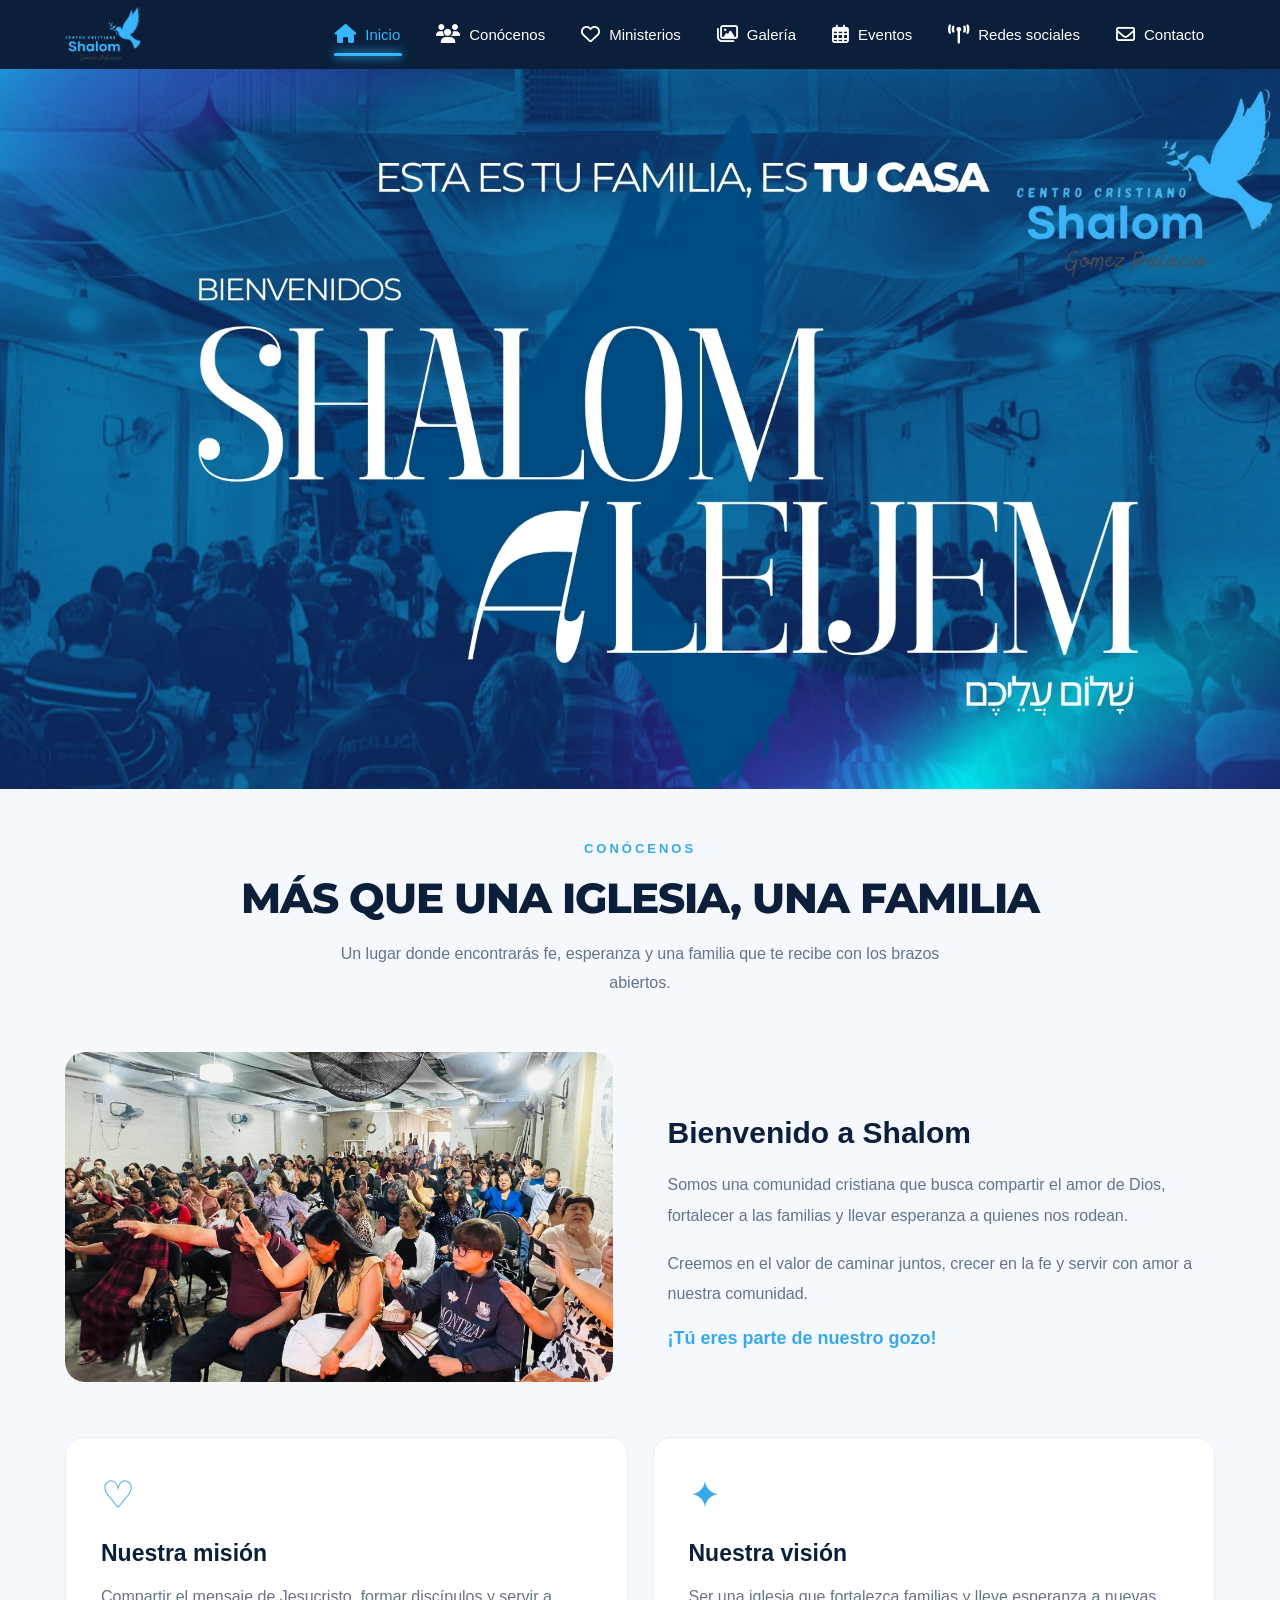
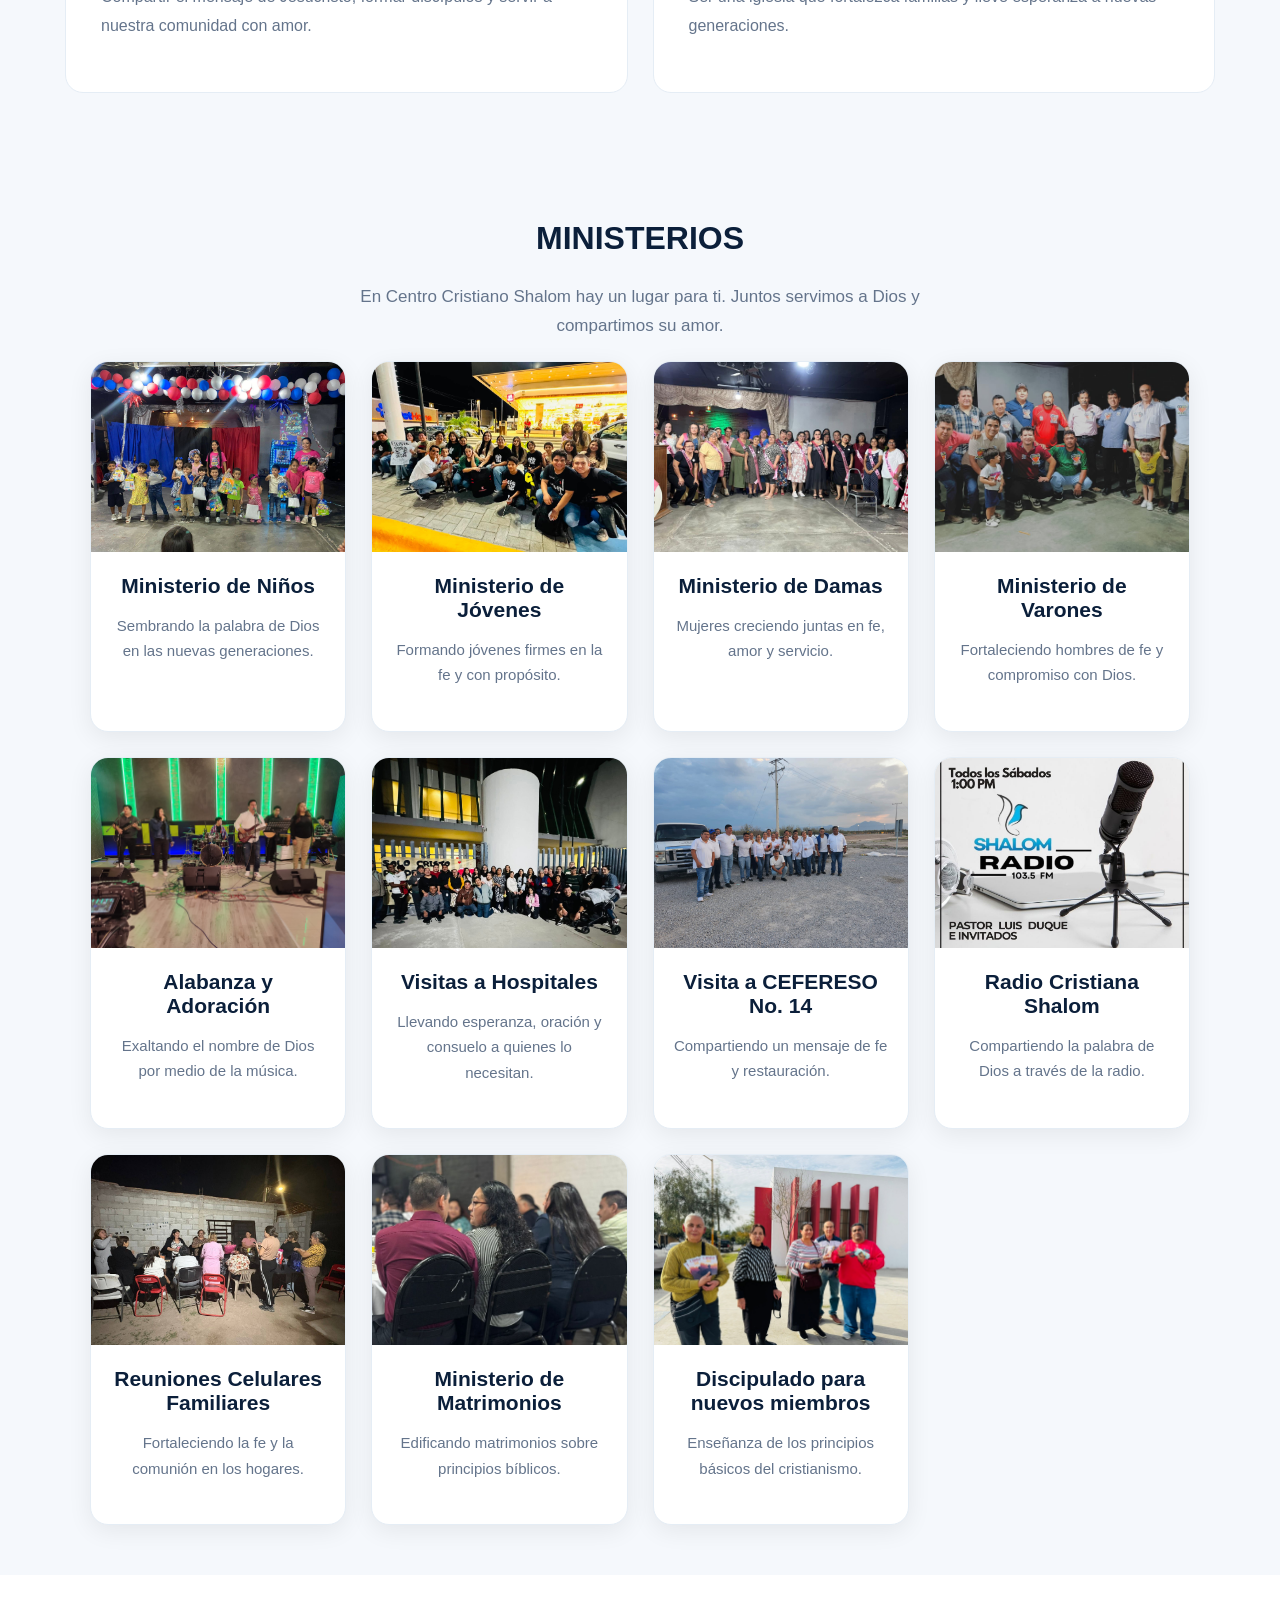
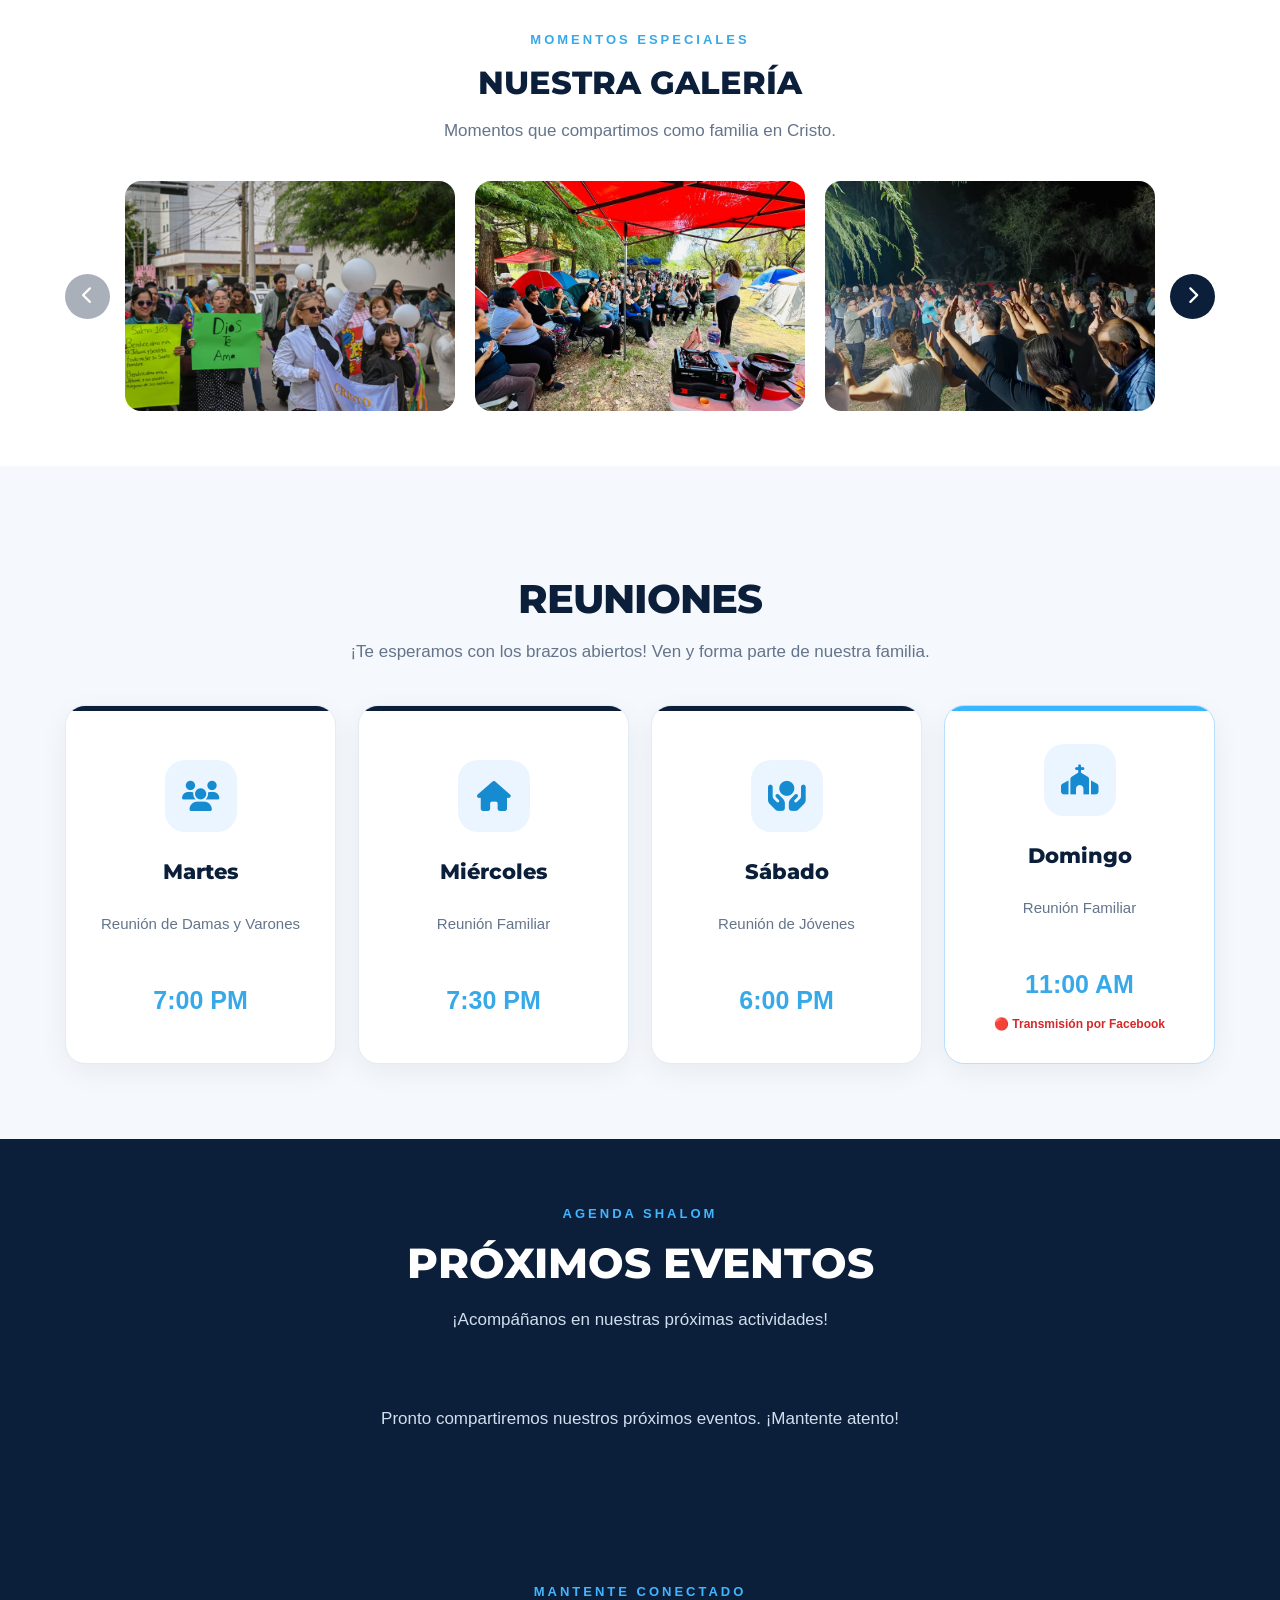
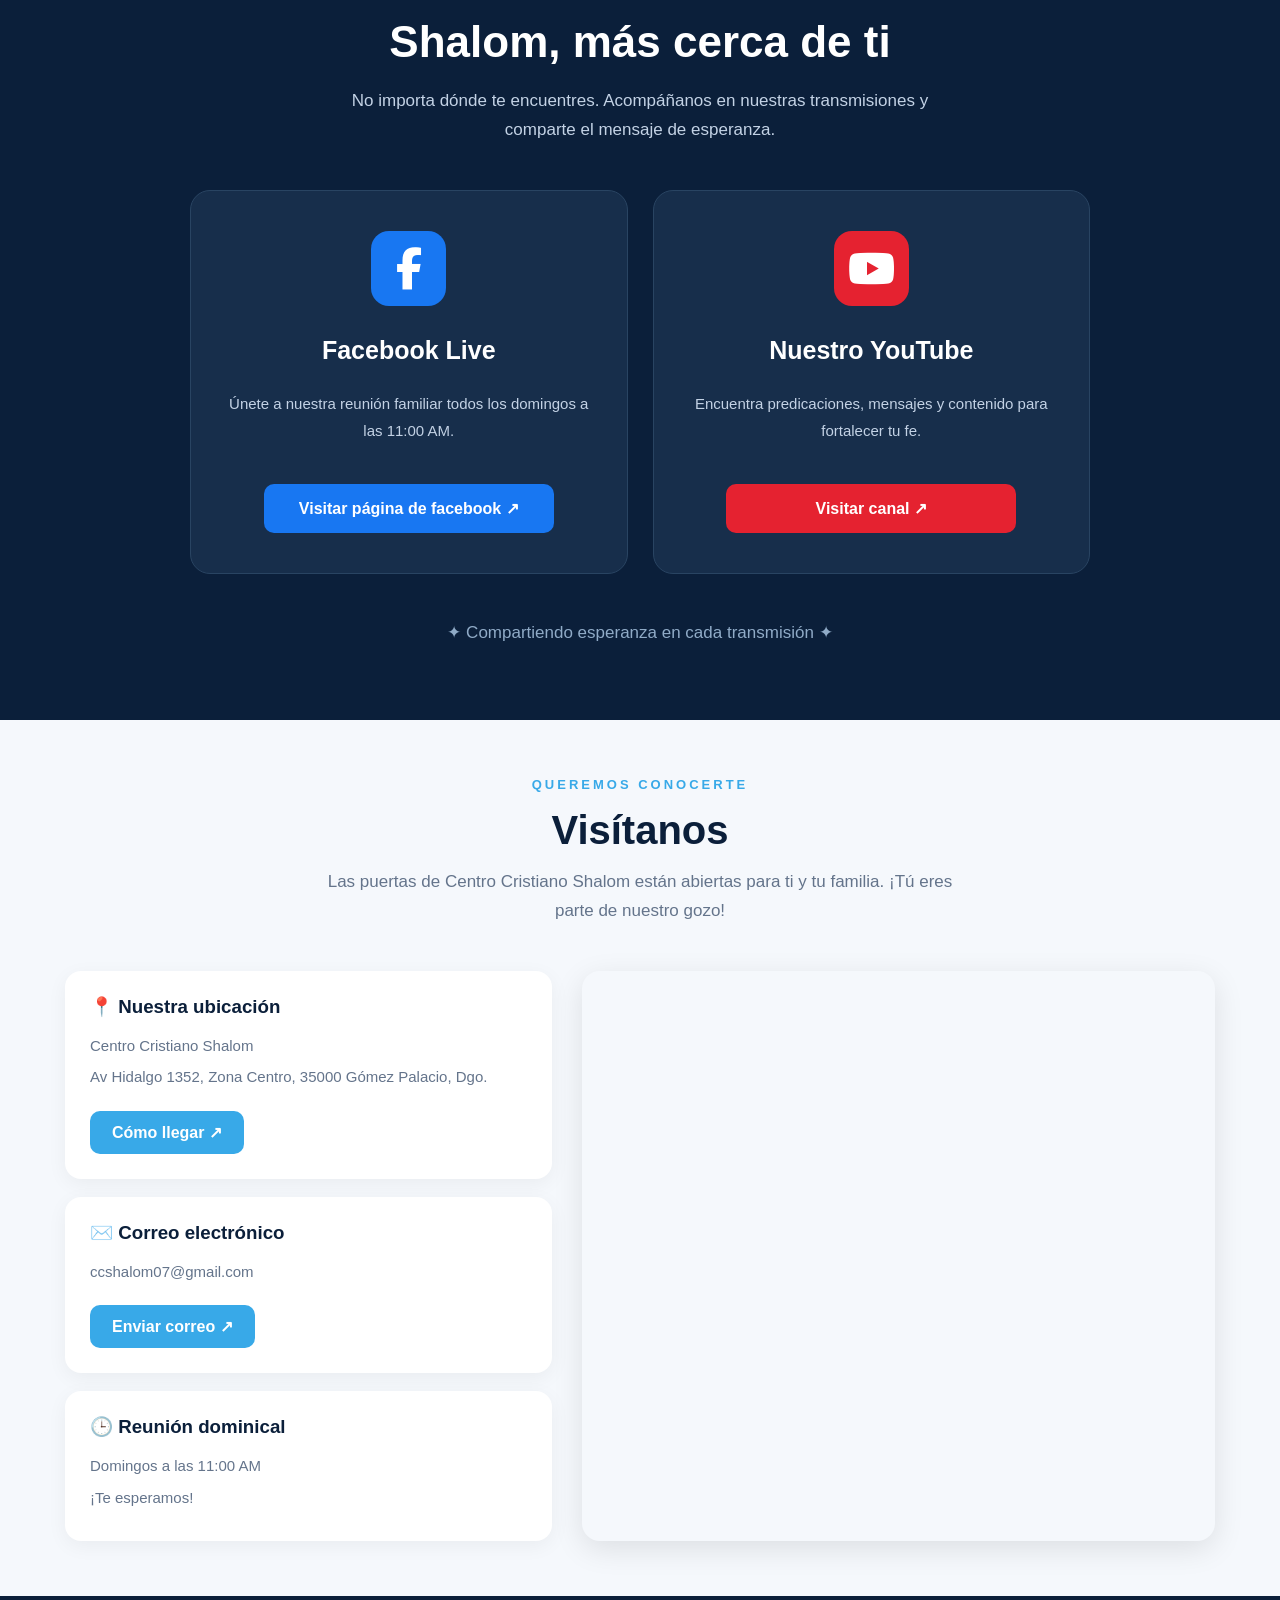
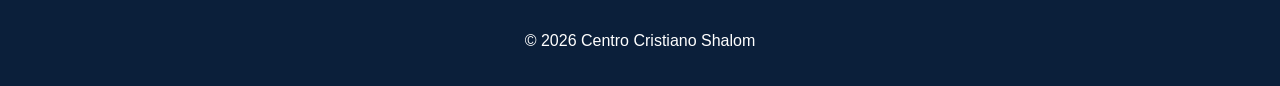
==== commit 0b8a5c06: "Mejora de sección eventos" ====
--- a/index.html
+++ b/index.html
@@ -4,6 +4,7 @@
 <head>
     <meta charset="UTF-8">
     <meta name="viewport" content="width=device-width, initial-scale=1.0">
+    <meta name="version" content="1.1">
     <title>Centro Cristiano Shalom | Gómez Palacio, Durango</title>
     <!-- TIPOGRAFÍA MONTSERRAT -->
     <link rel="preconnect" href="https://fonts.googleapis.com">
@@ -361,7 +362,6 @@
 
 </section>
 
-
 <!-- SECCIÓN GALERÍA -->
 
 <section id="galeria" class="galeria-seccion seccion">
@@ -423,28 +423,36 @@
     <div class="horarios-grid">
 
         <article class="horario-card">
-            <div class="horario-icono">👥</div>
+            <div class="horario-icono">
+                <i class="fa-solid fa-users"></i>
+            </div>
             <h3>Martes</h3>
             <p>Reunión de Damas y Varones</p>
             <span class="hora">7:00 PM</span>
         </article>
 
         <article class="horario-card">
-            <div class="horario-icono">🏠</div>
+            <div class="horario-icono">
+                <i class="fa-solid fa-house"></i>
+            </div>
             <h3>Miércoles</h3>
             <p>Reunión Familiar</p>
             <span class="hora">7:30 PM</span>
         </article>
 
         <article class="horario-card">
-            <div class="horario-icono">🙌</div>
+            <div class="horario-icono">
+                <i class="fa-solid fa-hands-holding-circle"></i>
+            </div>
             <h3>Sábado</h3>
             <p>Reunión de Jóvenes</p>
             <span class="hora">6:00 PM</span>
         </article>
 
         <article class="horario-card">
-            <div class="horario-icono">📺</div>
+            <div class="horario-icono">
+                <i class="fa-solid fa-church"></i>
+            </div>
             <h3>Domingo</h3>
             <p>Reunión Familiar</p>
             <span class="hora">11:00 AM</span>
--- a/style.css
+++ b/style.css
@@ -1293,3 +1293,176 @@
 .evento-imagen {
     cursor: zoom-in;
 }
+
+/* ====================================
+   DISEÑO MODERNO - REUNIONES
+==================================== */
+
+.horarios {
+    background: #f5f8fc;
+    padding: 75px 20px;
+}
+
+.horarios h2 {
+    font-family: 'Montserrat', sans-serif;
+    font-size: clamp(28px, 4vw, 40px);
+    font-weight: 800;
+    color: #0b1f3a;
+    letter-spacing: -1px;
+    margin-bottom: 15px;
+}
+
+.horarios .subtitulo {
+    color: #64748b;
+    margin-bottom: 38px;
+}
+
+/* Distribución de tarjetas */
+
+.horarios-grid {
+    max-width: 1150px;
+    margin: 35px auto 0;
+    display: grid;
+    grid-template-columns: repeat(4, minmax(0, 1fr));
+    gap: 22px;
+}
+
+/* Tarjetas */
+
+.horario-card {
+    position: relative;
+    overflow: hidden;
+    background: #ffffff;
+    border: 1px solid #e3ebf5;
+    border-radius: 20px;
+    padding: 38px 20px 32px;
+    min-height: 310px;
+
+    display: flex;
+    flex-direction: column;
+    align-items: center;
+    justify-content: center;
+
+    box-shadow: 0 8px 28px rgba(11, 31, 58, 0.06);
+
+    transition:
+        transform 0.3s ease,
+        box-shadow 0.3s ease,
+        border-color 0.3s ease;
+}
+
+/* Línea decorativa superior */
+
+.horario-card::before {
+    content: "";
+    position: absolute;
+    top: 0;
+    left: 0;
+    width: 100%;
+    height: 5px;
+    background: #0b1f3a;
+}
+
+/* Efecto hover */
+
+.horario-card:hover {
+    transform: translateY(-9px);
+    border-color: #38b6ff;
+    box-shadow: 0 18px 38px rgba(11, 31, 58, 0.13);
+}
+
+/* Títulos de los días */
+
+.horario-card h3 {
+    font-family: 'Montserrat', sans-serif;
+    font-size: 21px;
+    font-weight: 800;
+    color: #0b1f3a;
+    margin: 12px 0;
+}
+
+/* Descripciones */
+
+.horario-card p {
+    color: #64748b;
+    font-size: 15px;
+    line-height: 1.7;
+}
+
+/* Iconos existentes */
+
+.horario-card .horario-icono,
+.horario-card .horario-icon {
+    font-size: 32px;
+    width: 68px;
+    height: 68px;
+    background: #eaf5ff;
+    border-radius: 18px;
+
+    display: flex;
+    align-items: center;
+    justify-content: center;
+    margin: 0 auto 15px;
+
+    transition: transform 0.3s ease;
+}
+
+.horario-card:hover .horario-icono,
+.horario-card:hover .horario-icon {
+    transform: scale(1.1);
+}
+
+/* Destacar reunión del domingo */
+
+.horario-card:nth-child(4) {
+    border-color: #b9dfff;
+}
+
+.horario-card:nth-child(4)::before {
+    background: #38b6ff;
+}
+
+/* Diseño responsivo */
+
+@media (max-width: 992px) {
+    .horarios-grid {
+        grid-template-columns: repeat(2, minmax(0, 1fr));
+    }
+}
+
+@media (max-width: 550px) {
+    .horarios-grid {
+        grid-template-columns: 1fr;
+        max-width: 380px;
+    }
+
+    .horario-card {
+        min-height: 270px;
+    }
+}
+
+/* Iconos profesionales de reuniones */
+
+.horario-card .horario-icono {
+    display: flex;
+    align-items: center;
+    justify-content: center;
+
+    width: 72px;
+    height: 72px;
+    margin: 0 auto 15px;
+
+    background: #eaf5ff;
+    border-radius: 20px;
+
+    font-size: 30px;
+    color: #168bd0;
+
+    transition: transform 0.3s ease,
+                background 0.3s ease;
+}
+
+.horario-card:hover .horario-icono {
+    transform: scale(1.1);
+    background: #d8efff;
+}
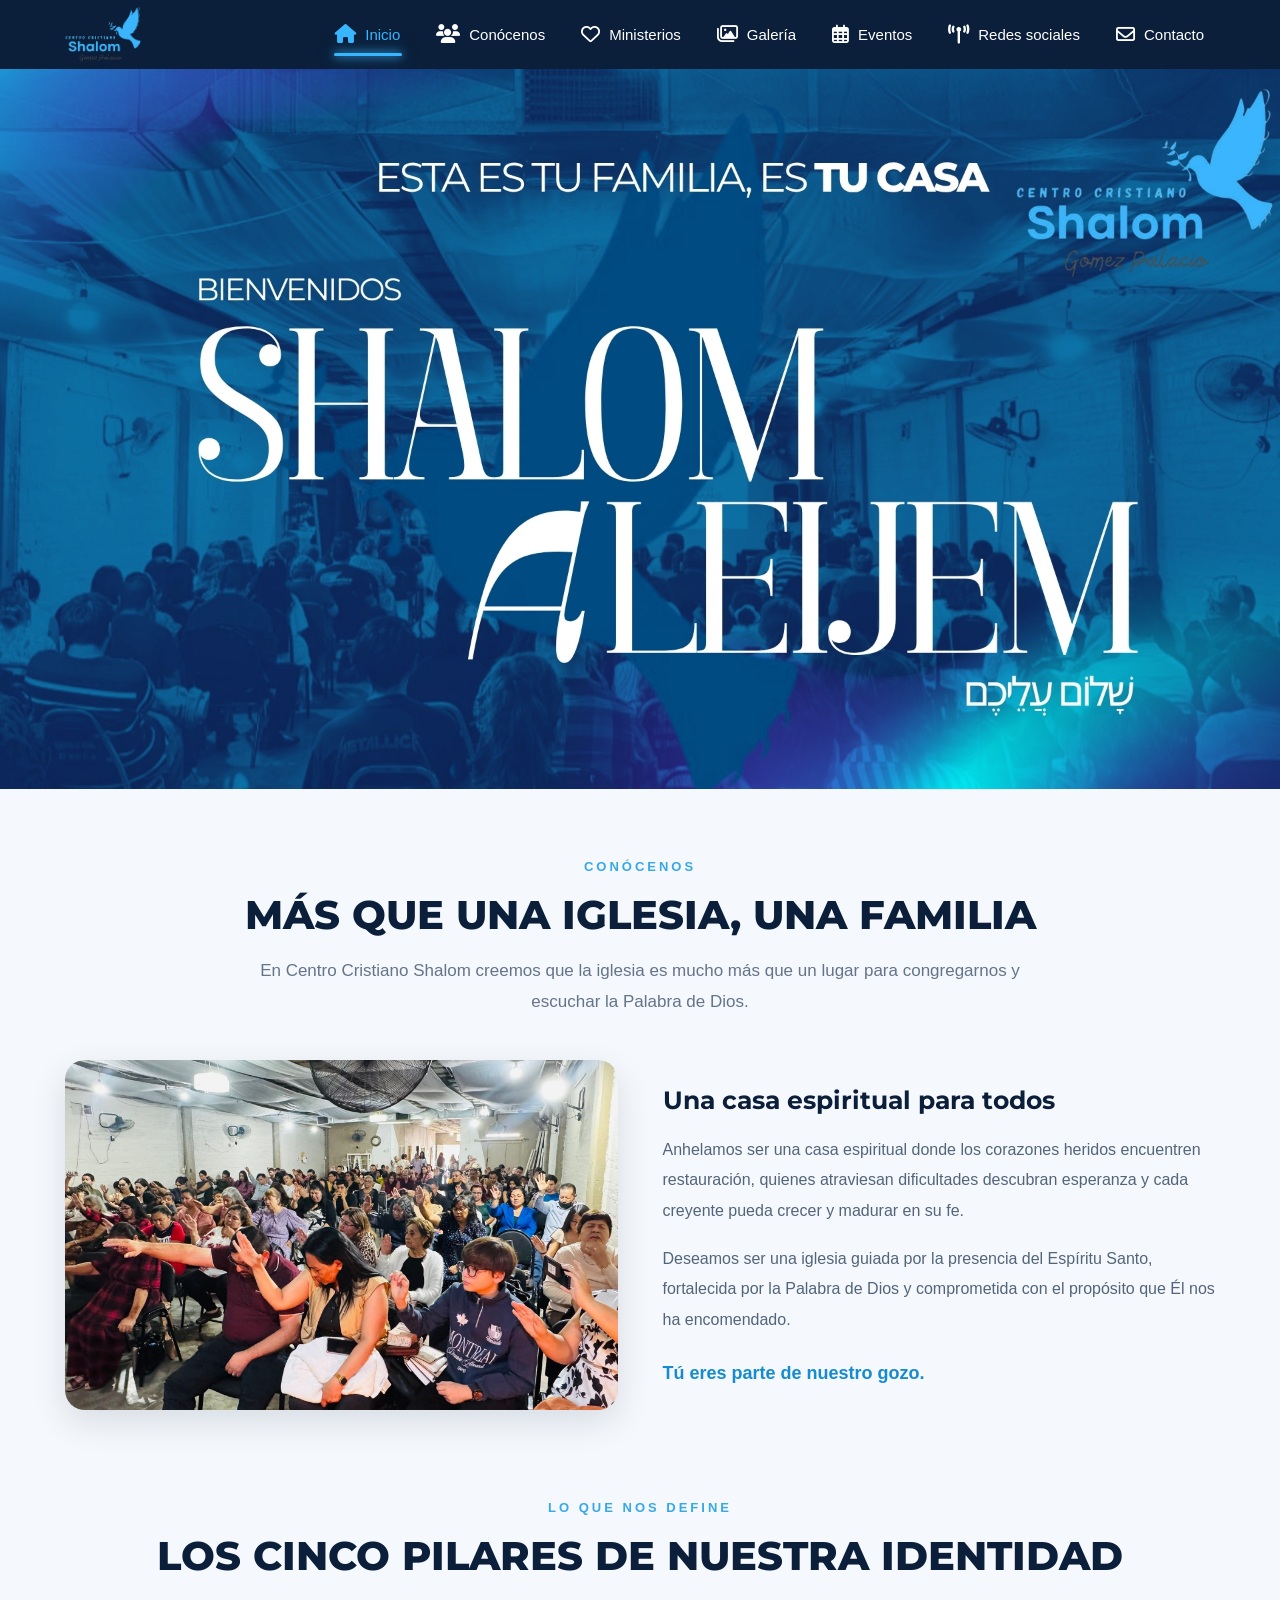
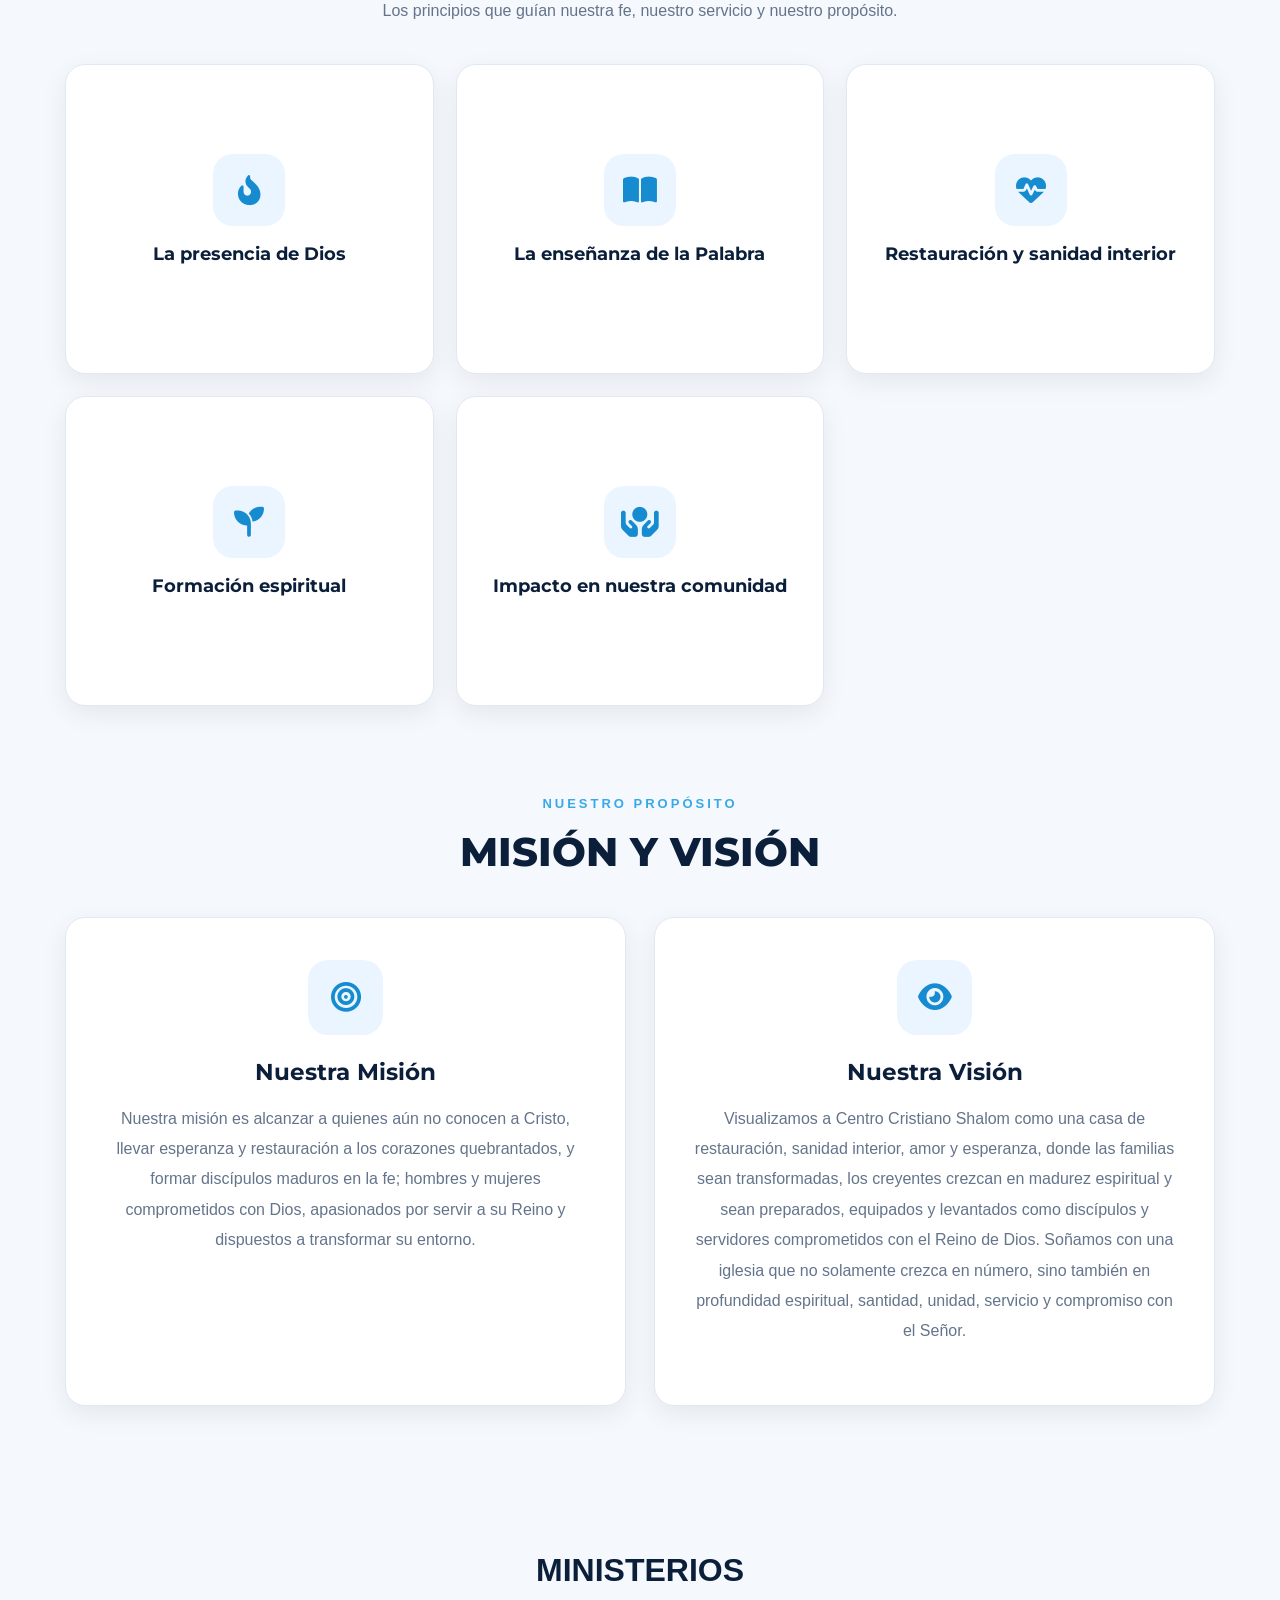
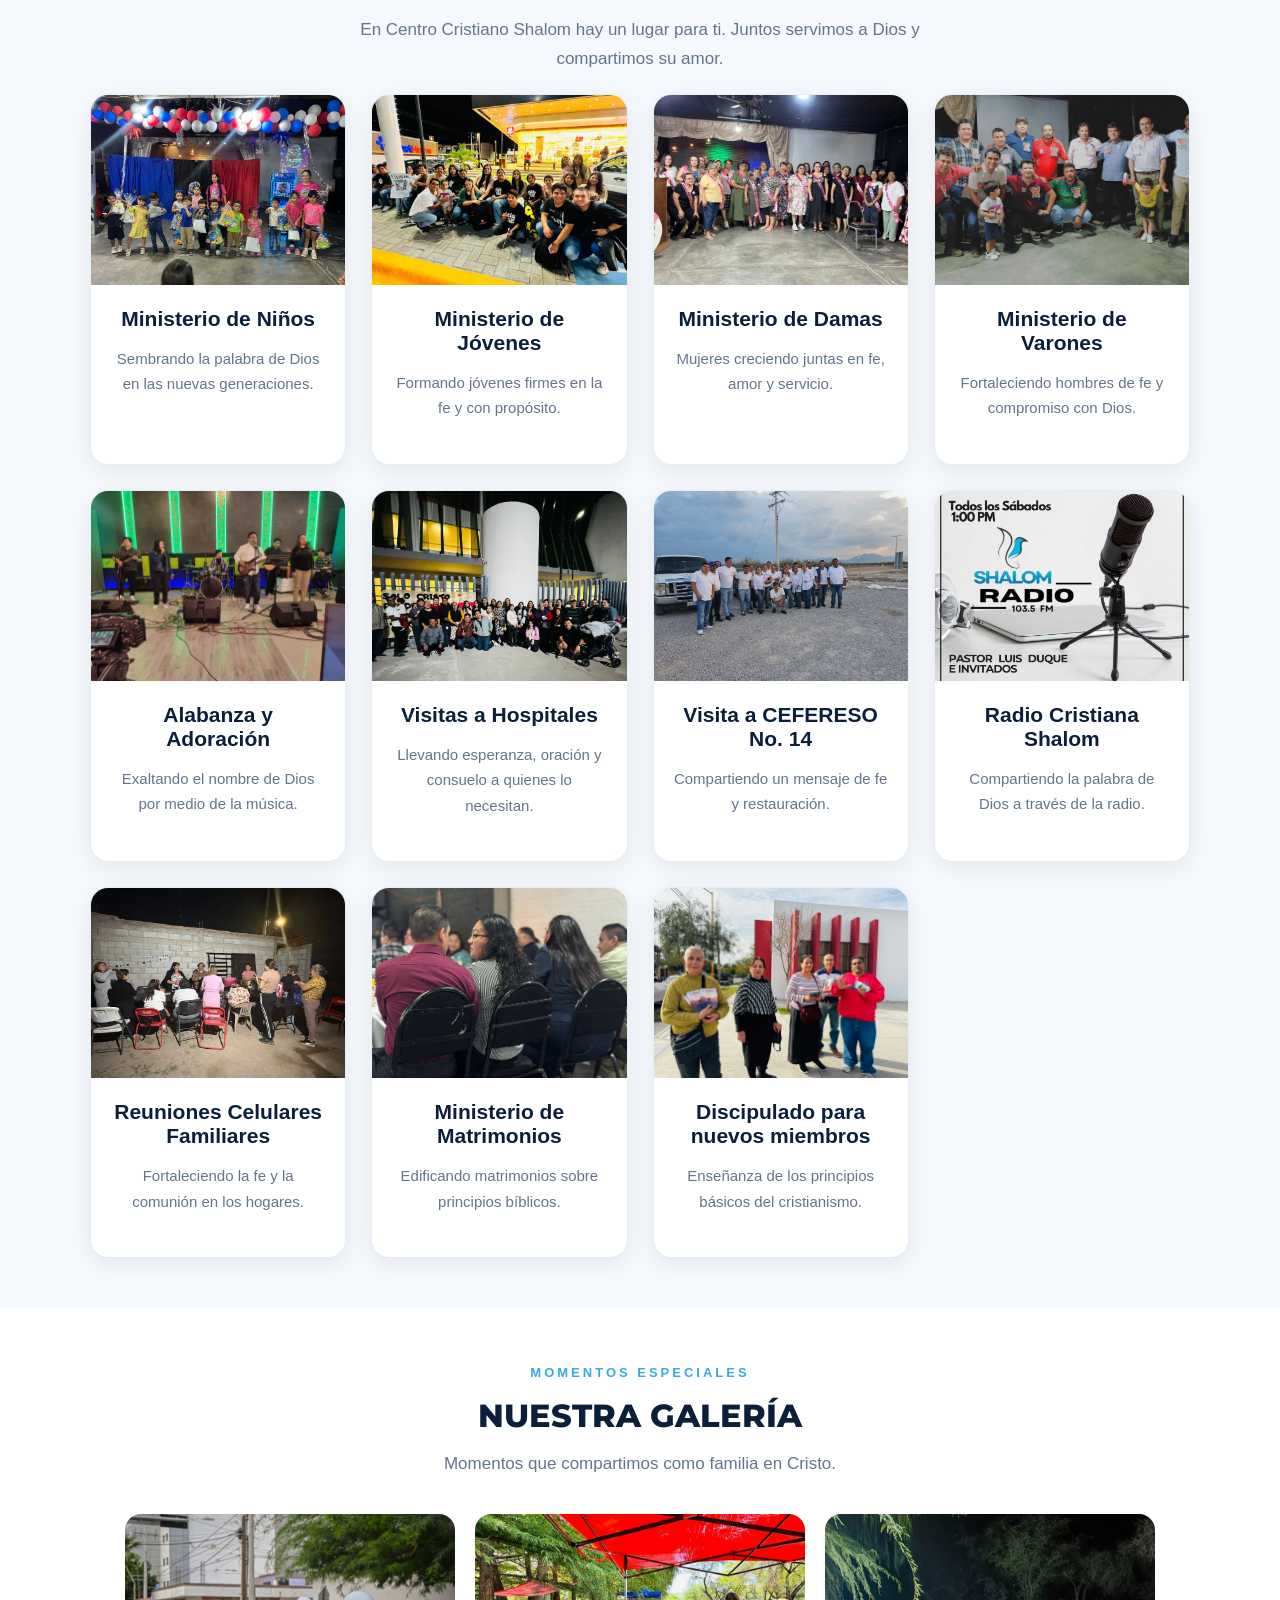
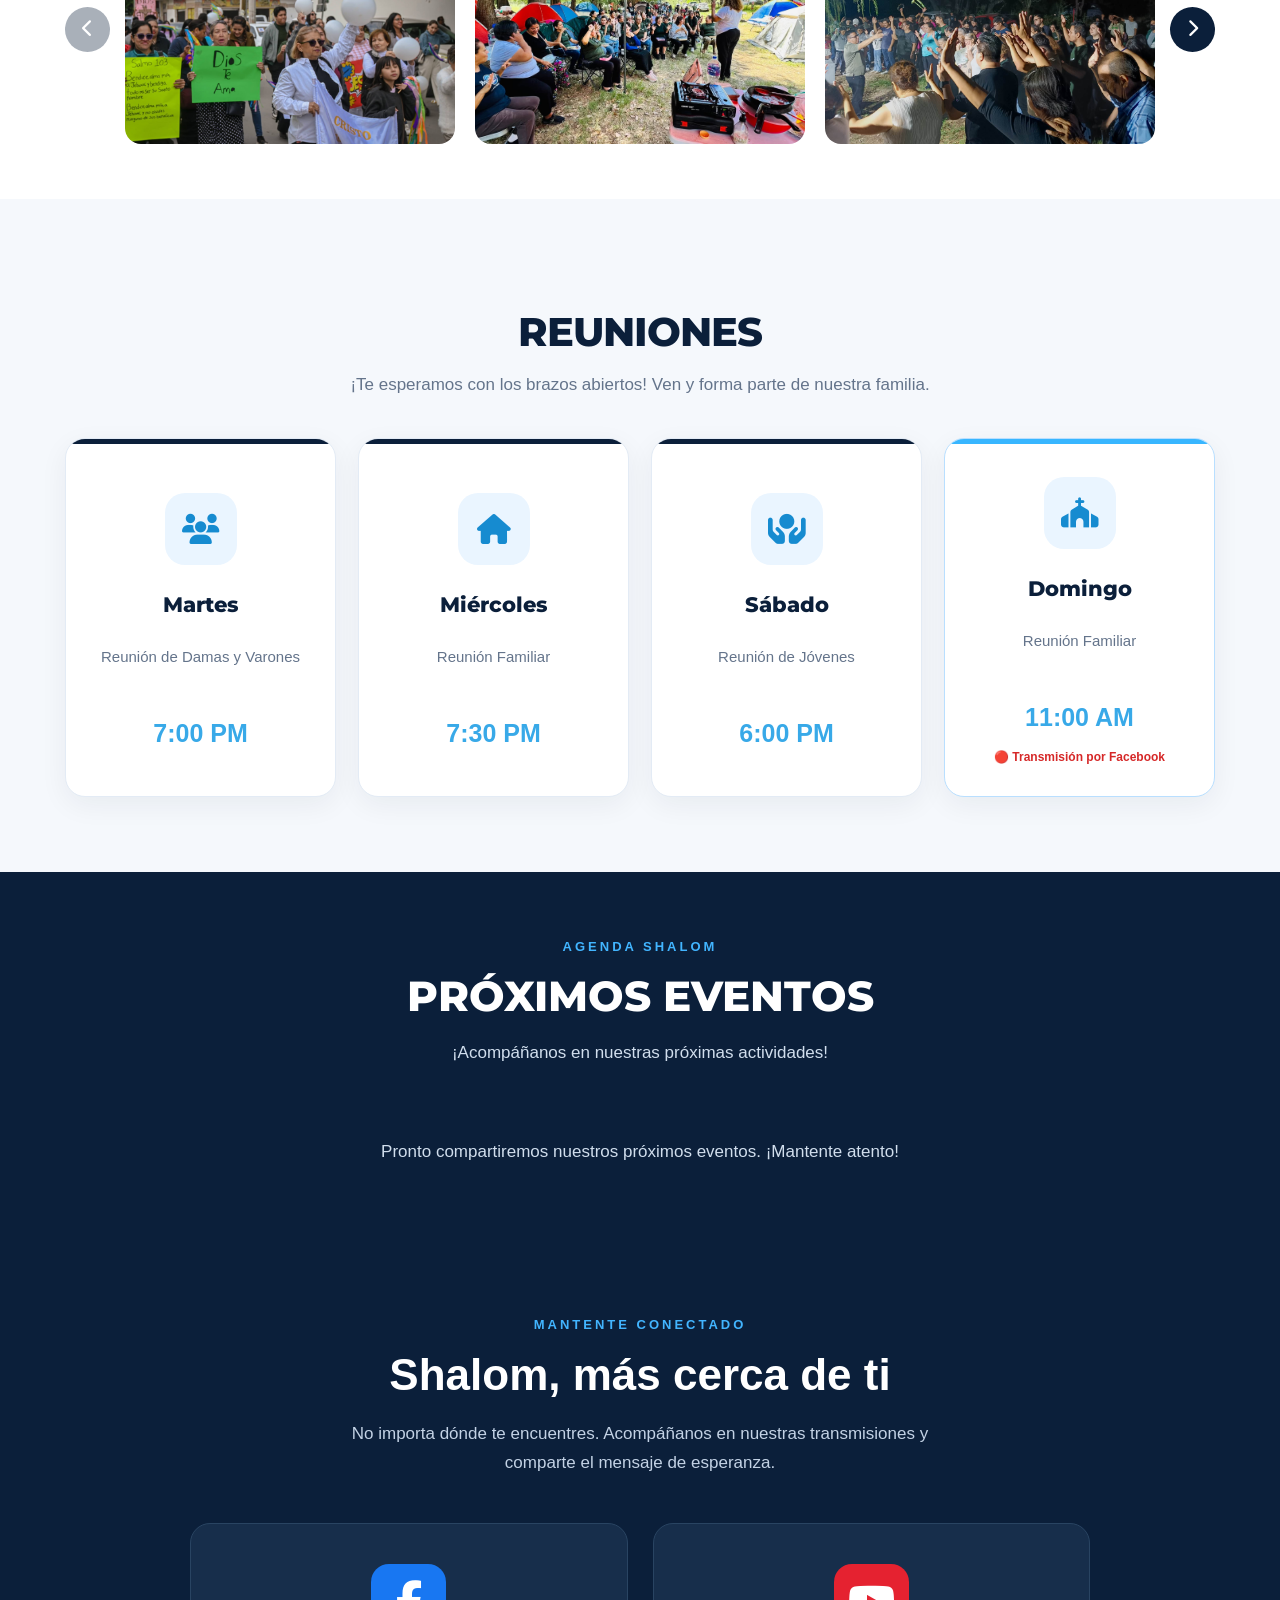
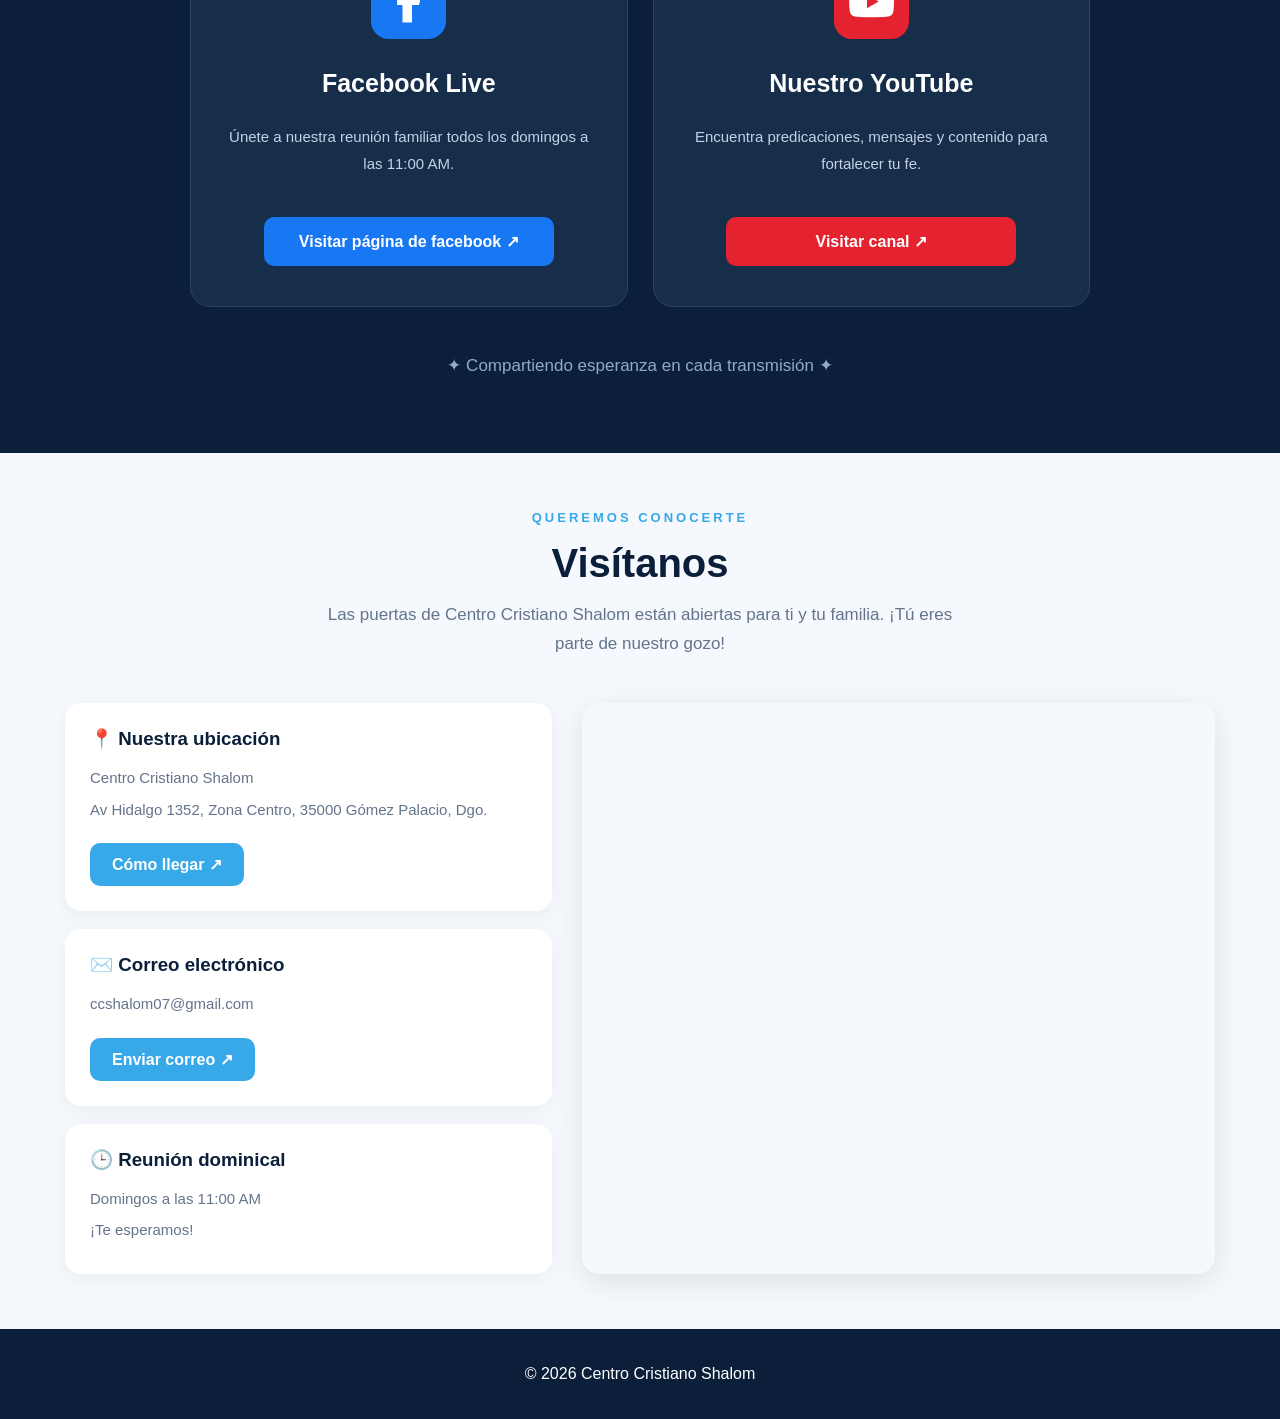
==== commit 5571ea34: "Cambio de bienvenida, mision y vision" ====
--- a/index.html
+++ b/index.html
@@ -150,82 +150,261 @@
 
 <!-- SECCIÓN NOSOTROS -->
 
+
+<!-- =====================================
+     CONÓCENOS - CENTRO CRISTIANO SHALOM
+===================================== -->
+
 <section id="nosotros" class="nosotros-seccion">
 
-    <div class="nosotros-contenedor">
-
-        <div class="nosotros-encabezado">
-            <span class="nosotros-etiqueta">CONÓCENOS</span>
-
-            <h2>Más que una iglesia, una familia</h2>
-
-            <p>
-                Un lugar donde encontrarás fe, esperanza
-                y una familia que te recibe con los brazos abiertos.
-            </p>
-        </div>
-
-        <div class="nosotros-presentacion">
-
-            <div class="nosotros-imagen">
+    <!-- BIENVENIDA -->
+    <div class="shalom-bienvenida">
+
+        <span class="shalom-etiqueta">CONÓCENOS</span>
+
+        <h2>MÁS QUE UNA IGLESIA, UNA FAMILIA</h2>
+
+        <p class="shalom-introduccion">
+            En Centro Cristiano Shalom creemos que la iglesia
+            es mucho más que un lugar para congregarnos y
+            escuchar la Palabra de Dios.
+        </p>
+
+        <div class="shalom-presentacion">
+
+            <div class="shalom-fotografia">
                 <img
                     src="Images/FotoIglesia.jpeg"
-                    alt="Centro Cristiano Shalom"
-                    class="foto-iglesia"
+                    alt="Congregación de Centro Cristiano Shalom"
                     loading="lazy"
-                    decoding="async"
                 >
             </div>
 
-            <div class="nosotros-texto">
-
-                <h3>Bienvenido a Shalom</h3>
+            <div class="shalom-mensaje">
+
+                <h3>Una casa espiritual para todos</h3>
 
                 <p>
-                    Somos una comunidad cristiana que busca
-                    compartir el amor de Dios, fortalecer
-                    a las familias y llevar esperanza
-                    a quienes nos rodean.
+                    Anhelamos ser una casa espiritual donde
+                    los corazones heridos encuentren restauración,
+                    quienes atraviesan dificultades descubran
+                    esperanza y cada creyente pueda crecer y
+                    madurar en su fe.
                 </p>
 
                 <p>
-                    Creemos en el valor de caminar juntos,
-                    crecer en la fe y servir con amor
-                    a nuestra comunidad.
+                    Deseamos ser una iglesia guiada por la
+                    presencia del Espíritu Santo, fortalecida
+                    por la Palabra de Dios y comprometida con
+                    el propósito que Él nos ha encomendado.
                 </p>
 
-                <strong>
-                    ¡Tú eres parte de nuestro gozo!
-                </strong>
+                <span class="shalom-lema">
+                    Tú eres parte de nuestro gozo.
+                </span>
 
             </div>
 
         </div>
 
-        <div class="nosotros-tarjetas">
-
-            <article class="nosotros-card">
-                <div class="nosotros-icono">♡</div>
-
-                <h3>Nuestra misión</h3>
+    </div>
+
+
+    <!-- =====================================
+         CINCO PILARES DE NUESTRA IDENTIDAD
+    ===================================== -->
+
+    <div class="shalom-pilares">
+
+        <div class="shalom-encabezado">
+
+            <span class="shalom-etiqueta">
+                LO QUE NOS DEFINE
+            </span>
+
+            <h2>LOS CINCO PILARES DE NUESTRA IDENTIDAD</h2>
+
+            <p>
+                Los principios que guían nuestra fe,
+                nuestro servicio y nuestro propósito.
+            </p>
+
+        </div>
+
+        <div class="shalom-pilares-grid">
+
+            <!-- PILAR 1 -->
+            <button class="shalom-pilar" type="button">
+
+                <span class="shalom-pilar-icono">
+                    <i class="fa-solid fa-fire-flame-curved"></i>
+                </span>
+
+                <span class="shalom-pilar-titulo">
+                    La presencia de Dios
+                </span>
+
+                <span class="shalom-pilar-descripcion">
+                    Buscamos ser una iglesia que anhela la
+                    presencia del Señor a través de la oración,
+                    la adoración y un constante deseo de
+                    avivamiento espiritual.
+                </span>
+
+            </button>
+
+
+            <!-- PILAR 2 -->
+            <button class="shalom-pilar" type="button">
+
+                <span class="shalom-pilar-icono">
+                    <i class="fa-solid fa-book-open"></i>
+                </span>
+
+                <span class="shalom-pilar-titulo">
+                    La enseñanza de la Palabra
+                </span>
+
+                <span class="shalom-pilar-descripcion">
+                    Creemos en una congregación fundamentada
+                    en las Sagradas Escrituras, donde la
+                    enseñanza bíblica profunda y la sana
+                    doctrina sean la base de nuestra fe
+                    y crecimiento espiritual.
+                </span>
+
+            </button>
+
+
+            <!-- PILAR 3 -->
+            <button class="shalom-pilar" type="button">
+
+                <span class="shalom-pilar-icono">
+                    <i class="fa-solid fa-heart-pulse"></i>
+                </span>
+
+                <span class="shalom-pilar-titulo">
+                    Restauración y sanidad interior
+                </span>
+
+                <span class="shalom-pilar-descripcion">
+                    Queremos ser una casa de esperanza,
+                    donde cada persona encuentre consuelo,
+                    libertad, sanidad interior y restauración
+                    por medio de Jesucristo.
+                </span>
+
+            </button>
+
+
+            <!-- PILAR 4 -->
+            <button class="shalom-pilar" type="button">
+
+                <span class="shalom-pilar-icono">
+                    <i class="fa-solid fa-seedling"></i>
+                </span>
+
+                <span class="shalom-pilar-titulo">
+                    Formación espiritual
+                </span>
+
+                <span class="shalom-pilar-descripcion">
+                    Deseamos formar creyentes maduros y
+                    comprometidos con Dios, que reflejen
+                    el carácter de Cristo y desarrollen
+                    una verdadera pasión por servir
+                    a los demás.
+                </span>
+
+            </button>
+
+
+            <!-- PILAR 5 -->
+            <button class="shalom-pilar" type="button">
+
+                <span class="shalom-pilar-icono">
+                    <i class="fa-solid fa-hands-holding-circle"></i>
+                </span>
+
+                <span class="shalom-pilar-titulo">
+                    Impacto en nuestra comunidad
+                </span>
+
+                <span class="shalom-pilar-descripcion">
+                    Creemos en una iglesia que va más allá
+                    de sus cuatro paredes, comprometida
+                    con llevar el mensaje de salvación a
+                    las familias y contribuir a la
+                    transformación espiritual de nuestra
+                    querida Comarca Lagunera.
+                </span>
+
+            </button>
+
+        </div>
+
+    </div>
+
+
+    <!-- =====================================
+         MISIÓN Y VISIÓN
+    ===================================== -->
+
+    <div class="shalom-proposito">
+
+        <div class="shalom-encabezado">
+
+            <span class="shalom-etiqueta">
+                NUESTRO PROPÓSITO
+            </span>
+
+            <h2>MISIÓN Y VISIÓN</h2>
+
+        </div>
+
+        <div class="shalom-proposito-grid">
+
+            <!-- MISIÓN -->
+            <article class="shalom-proposito-card">
+
+                <span class="shalom-proposito-icono">
+                    <i class="fa-solid fa-bullseye"></i>
+                </span>
+
+                <h3>Nuestra Misión</h3>
 
                 <p>
-                    Compartir el mensaje de Jesucristo,
-                    formar discípulos y servir a nuestra
-                    comunidad con amor.
+                    Nuestra misión es alcanzar a quienes aún no conocen a Cristo,
+                    llevar esperanza y restauración a los corazones quebrantados,
+                    y formar discípulos maduros en la fe; hombres y mujeres 
+                    comprometidos con Dios, apasionados por servir a su Reino
+                    y dispuestos a transformar su entorno.
                 </p>
+
             </article>
 
-            <article class="nosotros-card">
-                <div class="nosotros-icono">✦</div>
-
-                <h3>Nuestra visión</h3>
+
+            <!-- VISIÓN -->
+            <article class="shalom-proposito-card">
+
+                <span class="shalom-proposito-icono">
+                    <i class="fa-solid fa-eye"></i>
+                </span>
+
+                <h3>Nuestra Visión</h3>
 
                 <p>
-                    Ser una iglesia que fortalezca
-                    familias y lleve esperanza
-                    a nuevas generaciones.
+                    Visualizamos a Centro Cristiano Shalom como una casa de 
+                    restauración, sanidad interior, amor y esperanza, donde 
+                    las familias sean transformadas, los creyentes crezcan 
+                    en madurez espiritual y sean preparados, equipados y 
+                    levantados como discípulos y servidores comprometidos 
+                    con el Reino de Dios.
+                    Soñamos con una iglesia que no solamente crezca en número,
+                    sino también en profundidad espiritual, santidad, unidad, 
+                    servicio y compromiso con el Señor.
                 </p>
+
             </article>
 
         </div>
@@ -233,6 +412,7 @@
     </div>
 
 </section>
+
 <!-- SECCIÓN MINISTERIOS -->
 
 <section id="ministerios" class="ministerios seccion">
--- a/style.css
+++ b/style.css
@@ -1466,3 +1466,357 @@
     transform: scale(1.1);
     background: #d8efff;
 }
+
+/* =========================================
+   CONÓCENOS - CENTRO CRISTIANO SHALOM
+========================================= */
+
+.nosotros-seccion {
+    background: #f5f8fc;
+    padding: 70px 20px;
+    scroll-margin-top: 90px;
+}
+
+.shalom-bienvenida,
+.shalom-pilares,
+.shalom-proposito {
+    max-width: 1150px;
+    margin: 0 auto;
+}
+
+/* ENCABEZADOS */
+
+.shalom-etiqueta {
+    display: block;
+    color: #38a9e8;
+    font-size: 13px;
+    font-weight: 700;
+    letter-spacing: 3px;
+    text-align: center;
+}
+
+.shalom-bienvenida > h2,
+.shalom-encabezado h2 {
+    font-family: 'Montserrat', sans-serif;
+    font-size: clamp(27px, 4vw, 40px);
+    font-weight: 800;
+    color: #0b1f3a;
+    text-align: center;
+    margin: 16px 0;
+    line-height: 1.25;
+}
+
+.shalom-introduccion {
+    max-width: 790px;
+    margin: 0 auto 42px;
+    text-align: center;
+    color: #64748b;
+    font-size: 17px;
+    line-height: 1.8;
+}
+
+/* FOTOGRAFÍA Y BIENVENIDA */
+
+.shalom-presentacion {
+    display: grid;
+    grid-template-columns: 1fr 1fr;
+    gap: 45px;
+    align-items: center;
+}
+
+.shalom-fotografia img {
+    display: block;
+    width: 100%;
+    height: 350px;
+    object-fit: cover;
+    border-radius: 20px;
+    box-shadow: 0 12px 35px rgba(11,31,58,0.12);
+}
+
+.shalom-mensaje h3 {
+    font-family: 'Montserrat', sans-serif;
+    color: #0b1f3a;
+    font-size: 25px;
+    margin: 0 0 20px;
+}
+
+.shalom-mensaje p {
+    font-size: 16px;
+    line-height: 1.9;
+    color: #52657b;
+    margin-bottom: 18px;
+}
+
+.shalom-lema {
+    display: inline-block;
+    color: #168bd0;
+    font-size: 18px;
+    font-weight: 700;
+    margin-top: 10px;
+}
+
+/* =========================================
+   LOS CINCO PILARES
+========================================= */
+
+.shalom-pilares {
+    margin-top: 90px;
+}
+
+.shalom-encabezado {
+    text-align: center;
+    margin-bottom: 40px;
+}
+
+.shalom-encabezado p {
+    color: #64748b;
+    font-size: 16px;
+    line-height: 1.7;
+}
+
+.shalom-pilares-grid {
+    display: grid;
+    grid-template-columns: repeat(3, minmax(0, 1fr));
+    gap: 22px;
+}
+
+/* TARJETA NORMAL */
+
+.shalom-pilar {
+    width: 100%;
+    height: 310px;
+    padding: 24px;
+    border: 1px solid #e0e9f3;
+    border-radius: 20px;
+    background: #ffffff;
+    box-shadow: 0 8px 26px rgba(11,31,58,0.07);
+
+    display: flex;
+    flex-direction: column;
+    align-items: center;
+    justify-content: center;
+    gap: 16px;
+
+    font-family: 'Montserrat', sans-serif;
+    text-align: center;
+    cursor: default;
+
+    transition:
+        background 0.4s ease,
+        transform 0.4s ease,
+        box-shadow 0.4s ease,
+        border-color 0.4s ease;
+}
+
+/* ICONO */
+
+.shalom-pilar-icono {
+    width: 72px;
+    height: 72px;
+    flex-shrink: 0;
+    border-radius: 20px;
+    background: #eaf5ff;
+
+    display: flex;
+    align-items: center;
+    justify-content: center;
+
+    color: #168bd0;
+    font-size: 30px;
+
+    transition:
+        background 0.4s ease,
+        color 0.4s ease,
+        transform 0.4s ease;
+}
+
+/* TÍTULO */
+
+.shalom-pilar-titulo {
+    color: #0b1f3a;
+    font-size: 18px;
+    font-weight: 700;
+    line-height: 1.4;
+
+    transition: color 0.4s ease;
+}
+
+/* DESCRIPCIÓN OCULTA */
+
+.shalom-pilar-descripcion {
+    display: block;
+    max-height: 0;
+    overflow: hidden;
+
+    color: #e1ebf5;
+    font-size: 13px;
+    font-weight: 400;
+    line-height: 1.7;
+
+    opacity: 0;
+    transform: translateY(12px);
+
+    transition:
+        max-height 0.5s ease,
+        opacity 0.4s ease,
+        transform 0.4s ease;
+}
+
+/* =========================================
+   EFECTO AL PASAR EL MOUSE
+========================================= */
+
+/* Cambiar toda la tarjeta */
+
+.shalom-pilar:hover,
+.shalom-pilar:focus-visible {
+    background: #0b1f3a;
+    border-color: #38b6ff;
+
+    transform: translateY(-7px);
+
+    box-shadow: 0 18px 40px rgba(11,31,58,0.2);
+}
+
+/* Cambiar el icono */
+
+.shalom-pilar:hover .shalom-pilar-icono,
+.shalom-pilar:focus-visible .shalom-pilar-icono {
+    background: #173e63;
+    color: #38b6ff;
+    transform: scale(0.85);
+}
+
+/* Cambiar el título */
+
+.shalom-pilar:hover .shalom-pilar-titulo,
+.shalom-pilar:focus-visible .shalom-pilar-titulo {
+    color: #ffffff;
+}
+
+/* Mostrar automáticamente la descripción */
+
+.shalom-pilar:hover .shalom-pilar-descripcion,
+.shalom-pilar:focus-visible .shalom-pilar-descripcion {
+    max-height: 190px;
+    opacity: 1;
+    transform: translateY(0);
+}
+
+/* =========================================
+   MISIÓN Y VISIÓN
+========================================= */
+
+.shalom-proposito {
+    margin-top: 90px;
+}
+
+.shalom-proposito-grid {
+    display: grid;
+    grid-template-columns: repeat(2, minmax(0, 1fr));
+    gap: 28px;
+}
+
+.shalom-proposito-card {
+    padding: 42px 35px;
+    text-align: center;
+
+    background: #ffffff;
+    border: 1px solid #e0e9f3;
+    border-radius: 20px;
+
+    box-shadow: 0 8px 26px rgba(11,31,58,0.07);
+
+    transition:
+        transform 0.3s ease,
+        box-shadow 0.3s ease;
+}
+
+.shalom-proposito-card:hover {
+    transform: translateY(-7px);
+    box-shadow: 0 16px 35px rgba(11,31,58,0.13);
+}
+
+.shalom-proposito-icono {
+    width: 75px;
+    height: 75px;
+    margin: 0 auto 20px;
+
+    display: flex;
+    align-items: center;
+    justify-content: center;
+
+    border-radius: 20px;
+    background: #eaf5ff;
+
+    color: #168bd0;
+    font-size: 30px;
+}
+
+.shalom-proposito-card h3 {
+    color: #0b1f3a;
+    font-family: 'Montserrat', sans-serif;
+    font-size: 23px;
+    margin-bottom: 18px;
+}
+
+.shalom-proposito-card p {
+    color: #64748b;
+    font-size: 16px;
+    line-height: 1.9;
+}
+
+/* =========================================
+   RESPONSIVO
+========================================= */
+
+@media (max-width: 992px) {
+
+    .shalom-pilares-grid {
+        grid-template-columns: repeat(2, minmax(0, 1fr));
+    }
+
+    .shalom-presentacion {
+        gap: 25px;
+    }
+}
+
+@media (max-width: 768px) {
+
+    .shalom-presentacion {
+        grid-template-columns: 1fr;
+    }
+
+    .shalom-fotografia img {
+        height: 280px;
+    }
+
+    .shalom-pilares-grid {
+        grid-template-columns: 1fr;
+        max-width: 450px;
+        margin: 0 auto;
+    }
+
+    .shalom-pilar {
+        height: 310px;
+    }
+
+    .shalom-proposito-grid {
+        grid-template-columns: 1fr;
+    }
+
+    .shalom-bienvenida,
+    .shalom-pilares,
+    .shalom-proposito {
+        margin-bottom: 50px;
+    }
+}
+
+@media (prefers-reduced-motion: reduce) {
+    .shalom-pilar,
+    .shalom-pilar-icono,
+    .shalom-pilar-titulo,
+    .shalom-pilar-descripcion {
+        transition: none;
+    }
+}
